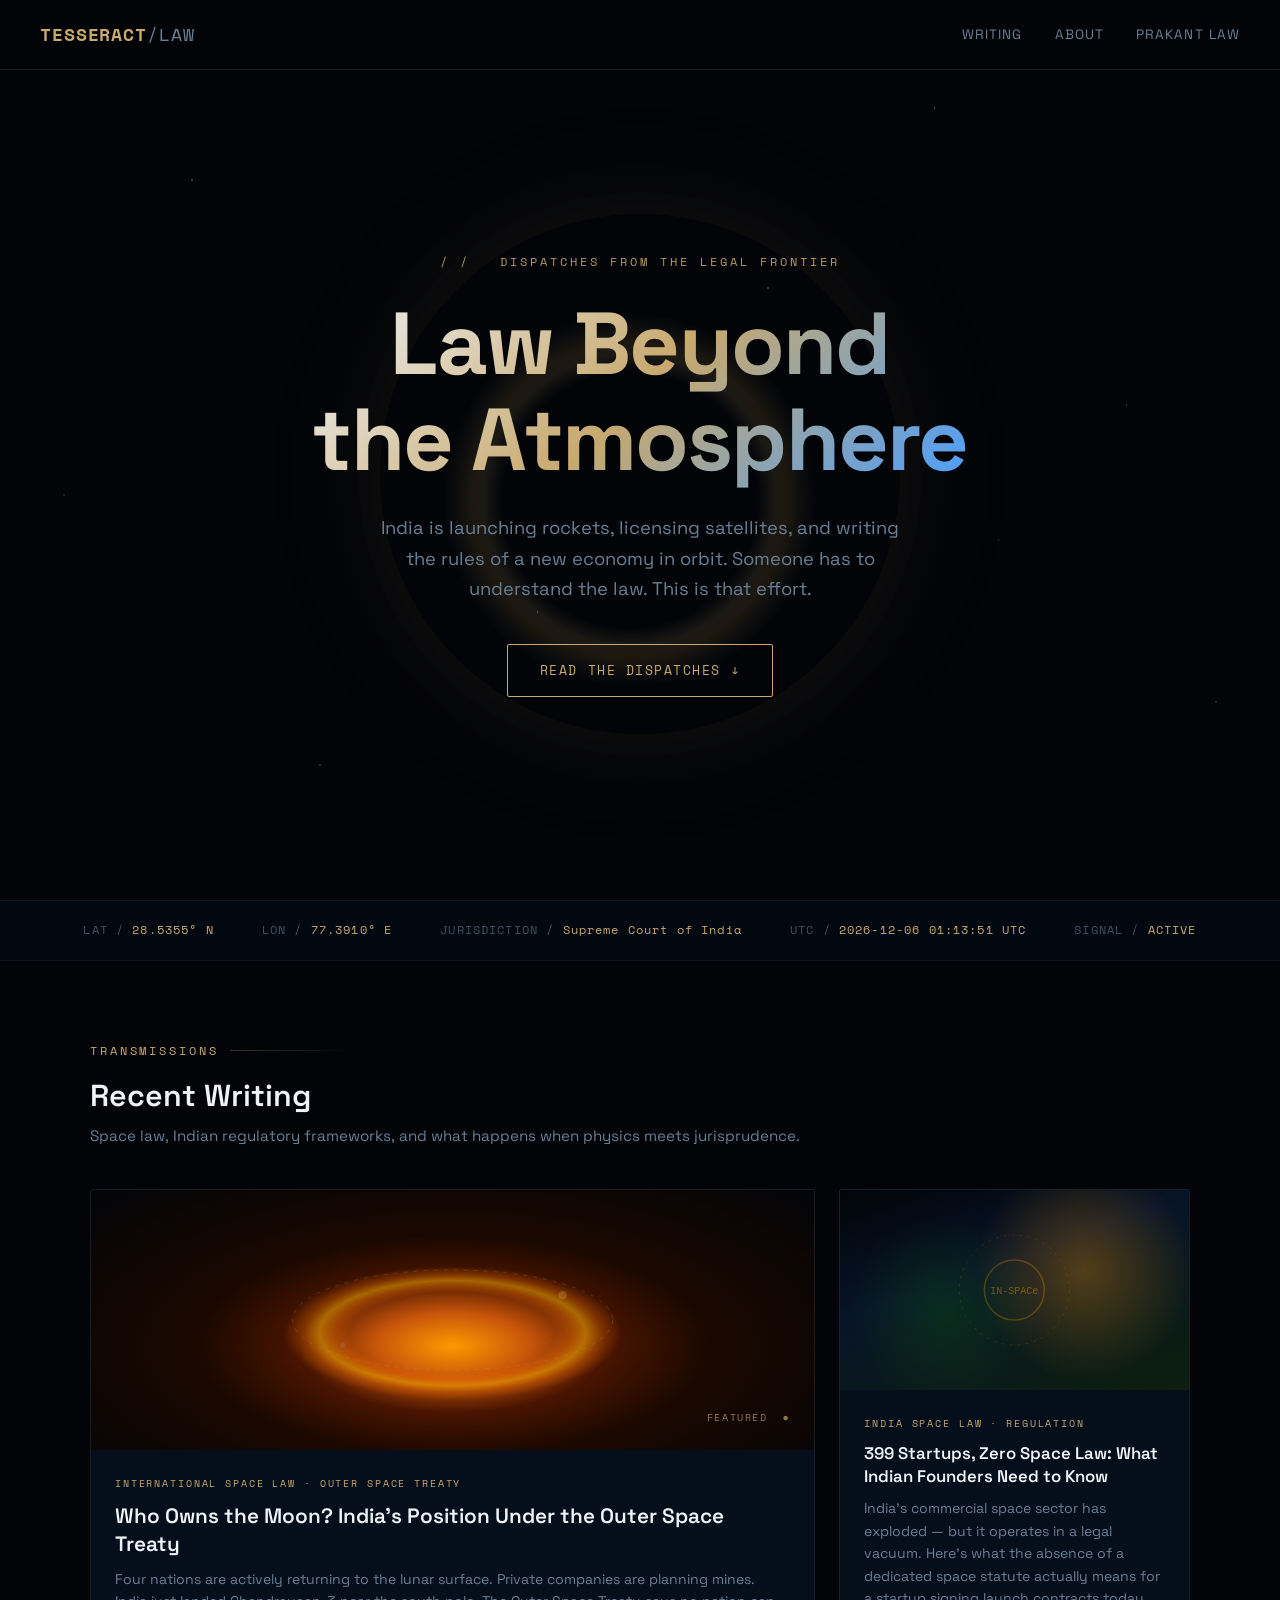
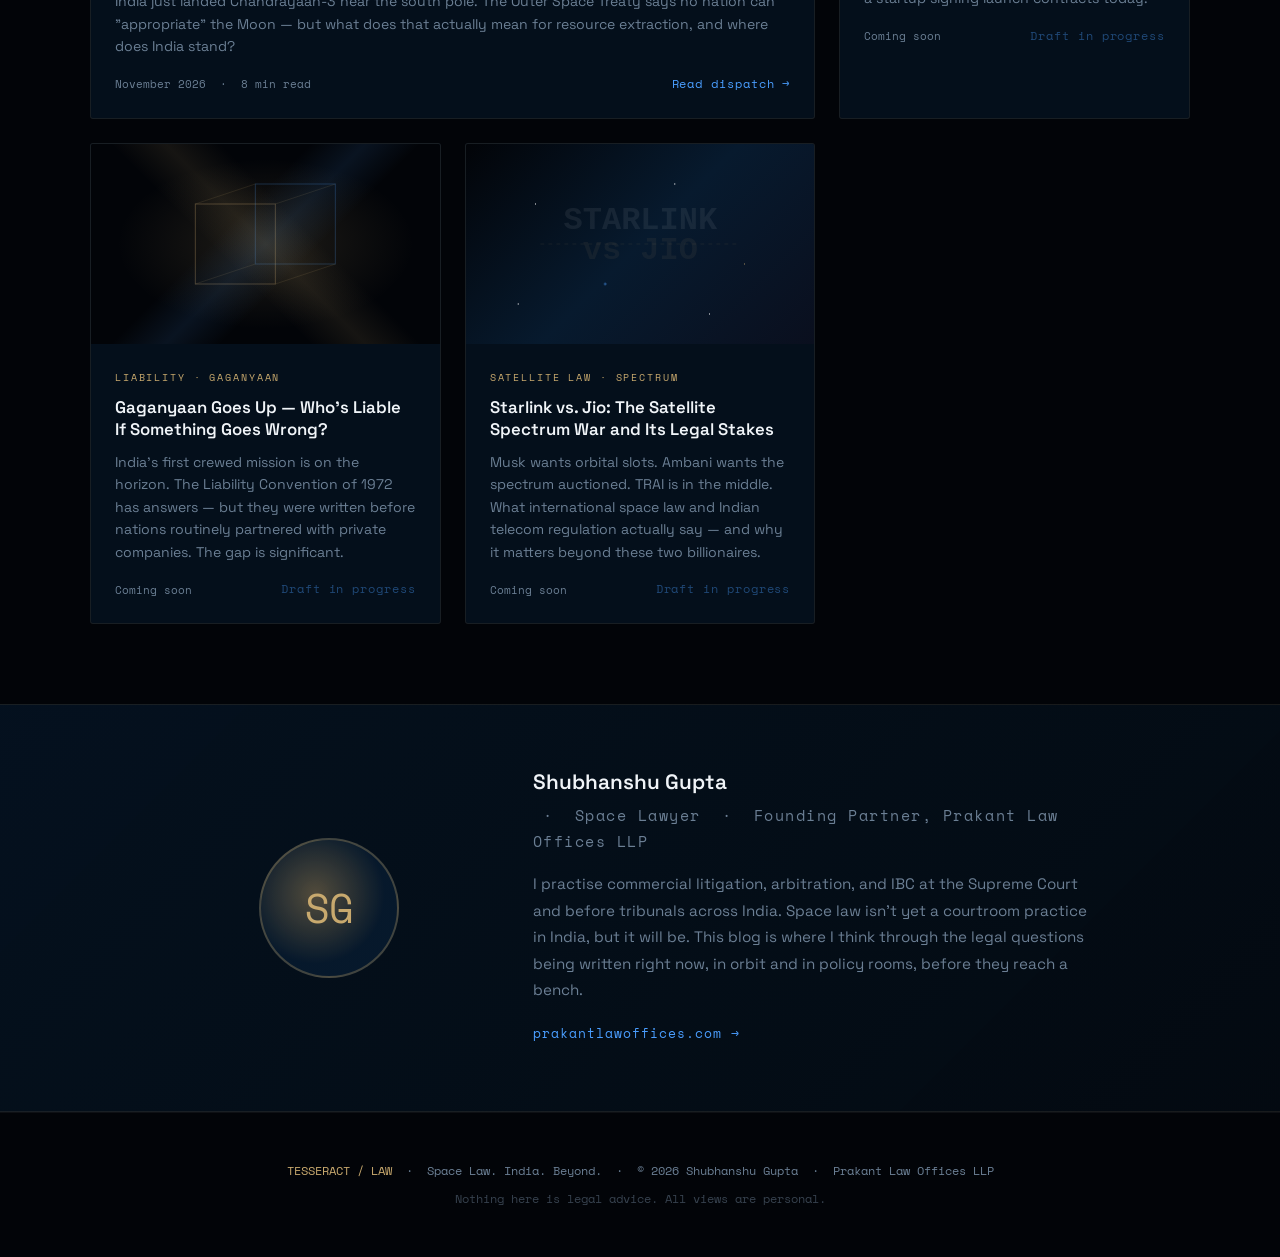
==== index.html @ 0f293f62 "Update index.html" ====
<!DOCTYPE html>
<html lang="en">
<head>
  <meta charset="UTF-8">
  <meta name="viewport" content="width=device-width, initial-scale=1.0">
  <title>Tesseract Law — Space Law. India. Beyond.</title>
  <meta name="description" content="Writing at the intersection of outer space, law, and India's emerging space economy. By Shubhanshu Gupta, Space Lawyer.">
  <meta property="og:title" content="Tesseract Law">
  <meta property="og:description" content="Space Law. India. Beyond.">
  <meta property="og:type" content="website">
  <link rel="stylesheet" href="css/style.css">
  <link rel="icon" href="data:image/svg+xml,<svg xmlns='http://www.w3.org/2000/svg' viewBox='0 0 100 100'><text y='.9em' font-size='90'>⬡</text></svg>">
</head>
<body>

  <!-- NAV -->
  <nav>
    <a href="index.html" class="nav-logo">TESSERACT<span>/LAW</span></a>
    <div class="nav-links">
      <a href="#writing">Writing</a>
      <a href="#about">About</a>
      <a href="https://www.prakantlawoffices.com" target="_blank">Prakant Law</a>
    </div>
  </nav>

  <!-- HERO -->
  <section class="hero">
    <p class="hero-eyebrow">/ / &nbsp; Dispatches from the Legal Frontier</p>
    <h1>Law Beyond<br>the Atmosphere</h1>
    <p class="hero-sub">
      India is launching rockets, licensing satellites, and writing the rules of a new economy in orbit.
      Someone has to understand the law. This is that effort.
    </p>
    <a href="#writing" class="hero-cta">
      <span>Read the Dispatches</span>
      <span>↓</span>
    </a>
  </section>

  <!-- COORDINATES BAR -->
  <div class="coord-bar">
    <div><span>LAT / </span><strong>28.5355° N</strong></div>
    <div><span>LON / </span><strong>77.3910° E</strong></div>
    <div><span>JURISDICTION / </span><strong>Supreme Court of India</strong></div>
    <div><span>UTC / </span><strong id="live-time">—</strong></div>
    <div><span>SIGNAL / </span><strong>ACTIVE</strong></div>
  </div>

  <!-- WRITING SECTION -->
  <section class="section" id="writing">
    <div class="container">
      <div class="section-label">Transmissions</div>
      <h2 style="font-size:1.9rem; margin-bottom:0.5rem;">Recent Writing</h2>
      <p style="color:var(--muted); font-size:0.95rem; margin-bottom:0;">Space law, Indian regulatory frameworks, and what happens when physics meets jurisprudence.</p>

      <div class="post-grid">

        <!-- POST 1 — Featured -->
        <a href="posts/who-owns-the-moon.html" style="text-decoration:none; display:contents;">
          <article class="post-card" style="grid-column: span 2;">
            <div class="post-card-visual visual-gargantua" style="height:260px;">
              <!-- Animated orbit lines -->
              <svg style="position:absolute;inset:0;width:100%;height:100%;opacity:0.4;" viewBox="0 0 400 260">
                <ellipse cx="200" cy="130" rx="160" ry="50" fill="none" stroke="rgba(200,169,110,0.5)" stroke-width="1" stroke-dasharray="4 6"/>
                <ellipse cx="200" cy="130" rx="120" ry="35" fill="none" stroke="rgba(255,255,255,0.2)" stroke-width="0.5" stroke-dasharray="2 8"/>
                <circle cx="310" cy="105" r="4" fill="rgba(200,169,110,0.8)"/>
                <circle cx="90" cy="155" r="2.5" fill="rgba(74,158,255,0.6)"/>
              </svg>
              <div style="position:absolute;bottom:1.5rem;right:1.5rem;font-family:'Space Mono',monospace;font-size:0.65rem;color:rgba(200,169,110,0.7);letter-spacing:0.15em;">FEATURED &nbsp;●</div>
            </div>
            <div class="post-card-body">
              <span class="post-tag">International Space Law · Outer Space Treaty</span>
              <h3 style="font-size:1.3rem;">Who Owns the Moon? India's Position Under the Outer Space Treaty</h3>
              <p>Four nations are actively returning to the lunar surface. Private companies are planning mines. India just landed Chandrayaan-3 near the south pole. The Outer Space Treaty says no nation can "appropriate" the Moon — but what does that actually mean for resource extraction, and where does India stand?</p>
              <div class="post-meta">
                <span>November 2026 &nbsp;·&nbsp; 8 min read</span>
                <span class="post-read-link">Read dispatch →</span>
              </div>
            </div>
          </article>
        </a>

        <!-- POST 2 -->
        <article class="post-card">
          <div class="post-card-visual visual-india-orbit">
            <svg style="position:absolute;inset:0;width:100%;height:100%;opacity:0.7;" viewBox="0 0 320 200">
              <circle cx="160" cy="100" r="30" fill="none" stroke="rgba(255,153,0,0.4)" stroke-width="1.5"/>
              <circle cx="160" cy="100" r="55" fill="none" stroke="rgba(255,153,0,0.2)" stroke-width="1" stroke-dasharray="3 5"/>
              <circle cx="160" cy="100" r="85" fill="none" stroke="rgba(19,136,8,0.2)" stroke-width="0.8" stroke-dasharray="2 8"/>
              <text x="160" y="104" text-anchor="middle" font-size="10" fill="rgba(255,153,0,0.6)" font-family="monospace">IN-SPACe</text>
            </svg>
          </div>
          <div class="post-card-body">
            <span class="post-tag">India Space Law · Regulation</span>
            <h3>399 Startups, Zero Space Law: What Indian Founders Need to Know</h3>
            <p>India's commercial space sector has exploded — but it operates in a legal vacuum. Here's what the absence of a dedicated space statute actually means for a startup signing launch contracts today.</p>
            <div class="post-meta">
              <span>Coming soon</span>
              <span class="post-read-link" style="opacity:0.4;">Draft in progress</span>
            </div>
          </div>
        </article>

        <!-- POST 3 -->
        <article class="post-card">
          <div class="post-card-visual visual-tesseract">
            <svg style="position:absolute;inset:0;width:100%;height:100%;opacity:0.8;" viewBox="0 0 320 200">
              <!-- Tesseract wireframe suggestion -->
              <rect x="90" y="60" width="80" height="80" fill="none" stroke="rgba(200,169,110,0.4)" stroke-width="1"/>
              <rect x="150" y="40" width="80" height="80" fill="none" stroke="rgba(74,158,255,0.3)" stroke-width="1"/>
              <line x1="90" y1="60" x2="150" y2="40" stroke="rgba(200,169,110,0.2)" stroke-width="0.8"/>
              <line x1="170" y1="60" x2="230" y2="40" stroke="rgba(200,169,110,0.2)" stroke-width="0.8"/>
              <line x1="90" y1="140" x2="150" y2="120" stroke="rgba(200,169,110,0.2)" stroke-width="0.8"/>
              <line x1="170" y1="140" x2="230" y2="120" stroke="rgba(200,169,110,0.2)" stroke-width="0.8"/>
            </svg>
          </div>
          <div class="post-card-body">
            <span class="post-tag">Liability · Gaganyaan</span>
            <h3>Gaganyaan Goes Up — Who's Liable If Something Goes Wrong?</h3>
            <p>India's first crewed mission is on the horizon. The Liability Convention of 1972 has answers — but they were written before nations routinely partnered with private companies. The gap is significant.</p>
            <div class="post-meta">
              <span>Coming soon</span>
              <span class="post-read-link" style="opacity:0.4;">Draft in progress</span>
            </div>
          </div>
        </article>

        <!-- POST 4 -->
        <article class="post-card">
          <div class="post-card-visual visual-stars">
            <svg style="position:absolute;inset:0;width:100%;height:100%;opacity:0.9;" viewBox="0 0 320 200">
              <text x="160" y="85" text-anchor="middle" font-size="32" fill="rgba(255,255,255,0.08)" font-family="monospace" font-weight="bold">STARLINK</text>
              <text x="160" y="115" text-anchor="middle" font-size="32" fill="rgba(200,169,110,0.08)" font-family="monospace" font-weight="bold">vs JIO</text>
              <line x1="60" y1="100" x2="260" y2="100" stroke="rgba(200,169,110,0.2)" stroke-width="0.5" stroke-dasharray="4 4"/>
            </svg>
          </div>
          <div class="post-card-body">
            <span class="post-tag">Satellite Law · Spectrum</span>
            <h3>Starlink vs. Jio: The Satellite Spectrum War and Its Legal Stakes</h3>
            <p>Musk wants orbital slots. Ambani wants the spectrum auctioned. TRAI is in the middle. What international space law and Indian telecom regulation actually say — and why it matters beyond these two billionaires.</p>
            <div class="post-meta">
              <span>Coming soon</span>
              <span class="post-read-link" style="opacity:0.4;">Draft in progress</span>
            </div>
          </div>
        </article>

      </div>
    </div>
  </section>

  <!-- ABOUT STRIP -->
  <div class="about-strip" id="about">
    <div class="about-inner">
      <div>
        <div class="about-avatar">SG</div>
      </div>
      <div class="about-text">
        <h3>Shubhanshu Gupta</h3>
        <p class="about-role"> &nbsp;·&nbsp; Space Lawyer &nbsp;·&nbsp; Founding Partner, Prakant Law Offices LLP</p>
        <p>
          I practise commercial litigation, arbitration, and IBC at the Supreme Court and before tribunals across India.
          Space law isn't yet a courtroom practice in India, but it will be.
          This blog is where I think through the legal questions being written right now, in orbit and in policy rooms,
          before they reach a bench.
        </p>
        <p style="margin-top:1rem;">
          <a href="https://www.prakantlawoffices.com" target="_blank" style="color:var(--accent2); font-family:'Space Mono',monospace; font-size:0.8rem; letter-spacing:0.08em;">
            prakantlawoffices.com →
          </a>
        </p>
      </div>
    </div>
  </div>

  <!-- FOOTER -->
  <footer>
    <p>
      <strong>TESSERACT / LAW</strong> &nbsp;·&nbsp;
      Space Law. India. Beyond. &nbsp;·&nbsp;
      © 2026 Shubhanshu Gupta &nbsp;·&nbsp;
      <a href="https://www.prakantlawoffices.com" target="_blank" style="color:var(--muted);">Prakant Law Offices LLP</a>
    </p>
    <p style="margin-top:0.5rem; opacity:0.5;">
      Nothing here is legal advice. All views are personal.
    </p>
  </footer>

  <script src="js/main.js"></script>
</body>
</html>
---- css/style.css ----
/* ===========================
   TESSERACT LAW — Core Styles
   Space Law. India. Beyond.
   =========================== */

@import url('https://fonts.googleapis.com/css2?family=Space+Grotesk:wght@300;400;500;600;700&family=Space+Mono:ital,wght@0,400;0,700;1,400&display=swap');

:root {
  --black:       #020408;
  --deep:        #040c14;
  --navy:        #071a2e;
  --accent:      #c8a96e;      /* warm gold — like Gargantua's accretion disk */
  --accent2:     #4a9eff;      /* cool blue — starlight */
  --text:        #d4dde8;
  --muted:       #6b7f94;
  --white:       #f0f4f8;
  --glow:        rgba(200, 169, 110, 0.15);
  --font-body:   'Space Grotesk', sans-serif;
  --font-mono:   'Space Mono', monospace;
}

*, *::before, *::after { box-sizing: border-box; margin: 0; padding: 0; }

html { scroll-behavior: smooth; }

body {
  background: var(--black);
  color: var(--text);
  font-family: var(--font-body);
  font-size: 17px;
  line-height: 1.75;
  overflow-x: hidden;
}

/* ---- STARFIELD BACKGROUND ---- */
body::before {
  content: '';
  position: fixed;
  inset: 0;
  background-image:
    radial-gradient(1px 1px at 15% 20%, rgba(255,255,255,0.7) 0%, transparent 100%),
    radial-gradient(1px 1px at 42% 68%, rgba(255,255,255,0.5) 0%, transparent 100%),
    radial-gradient(1px 1px at 73% 12%, rgba(255,255,255,0.6) 0%, transparent 100%),
    radial-gradient(1px 1px at 88% 45%, rgba(255,255,255,0.4) 0%, transparent 100%),
    radial-gradient(1px 1px at 25% 85%, rgba(255,255,255,0.5) 0%, transparent 100%),
    radial-gradient(1px 1px at 60% 32%, rgba(255,255,255,0.6) 0%, transparent 100%),
    radial-gradient(1px 1px at 5%  55%, rgba(255,255,255,0.3) 0%, transparent 100%),
    radial-gradient(1px 1px at 95% 78%, rgba(255,255,255,0.4) 0%, transparent 100%),
    radial-gradient(2px 2px at 33% 48%, rgba(200,169,110,0.3) 0%, transparent 100%),
    radial-gradient(2px 2px at 78% 60%, rgba(74,158,255,0.2) 0%, transparent 100%);
  pointer-events: none;
  z-index: 0;
}

/* ---- TYPOGRAPHY ---- */
h1, h2, h3, h4 {
  font-family: var(--font-body);
  font-weight: 600;
  line-height: 1.25;
  color: var(--white);
}

a { color: var(--accent); text-decoration: none; transition: color 0.2s; }
a:hover { color: var(--accent2); }

/* ---- NAVIGATION ---- */
nav {
  position: fixed;
  top: 0; left: 0; right: 0;
  z-index: 100;
  display: flex;
  align-items: center;
  justify-content: space-between;
  padding: 1.2rem 2.5rem;
  background: rgba(2, 4, 8, 0.85);
  backdrop-filter: blur(12px);
  border-bottom: 1px solid rgba(200, 169, 110, 0.12);
}

.nav-logo {
  font-family: var(--font-mono);
  font-size: 1.1rem;
  font-weight: 700;
  color: var(--accent);
  letter-spacing: 0.05em;
}
.nav-logo span { color: var(--muted); font-weight: 400; }

.nav-links { display: flex; gap: 2rem; }
.nav-links a {
  font-size: 0.85rem;
  color: var(--muted);
  letter-spacing: 0.08em;
  text-transform: uppercase;
  transition: color 0.2s;
}
.nav-links a:hover { color: var(--accent); }

/* ---- HERO ---- */
.hero {
  position: relative;
  min-height: 100vh;
  display: flex;
  flex-direction: column;
  align-items: center;
  justify-content: center;
  text-align: center;
  padding: 8rem 2rem 5rem;
  overflow: hidden;
  z-index: 1;
}

/* Gargantua ring — pure CSS black hole */
.hero::after {
  content: '';
  position: absolute;
  width: 520px; height: 520px;
  border-radius: 50%;
  background: radial-gradient(circle at 48% 55%,
    transparent 32%,
    rgba(200,169,110,0.08) 34%,
    rgba(200,169,110,0.22) 37%,
    rgba(255,200,80,0.18) 40%,
    rgba(200,169,110,0.10) 44%,
    transparent 48%
  );
  box-shadow:
    0 0 60px 20px rgba(200,169,110,0.08),
    0 0 120px 60px rgba(200,169,110,0.04);
  animation: rotate-ring 90s linear infinite;
  opacity: 0.6;
  pointer-events: none;
  z-index: -1;
}

@keyframes rotate-ring {
  from { transform: rotate(0deg) scale(1); }
  50%  { transform: rotate(180deg) scale(1.04); }
  to   { transform: rotate(360deg) scale(1); }
}

.hero-eyebrow {
  font-family: var(--font-mono);
  font-size: 0.75rem;
  letter-spacing: 0.25em;
  text-transform: uppercase;
  color: var(--accent);
  margin-bottom: 1.5rem;
  opacity: 0.9;
}

.hero h1 {
  font-size: clamp(2.8rem, 7vw, 5.5rem);
  font-weight: 700;
  letter-spacing: -0.02em;
  line-height: 1.1;
  margin-bottom: 1.5rem;
  background: linear-gradient(135deg, var(--white) 0%, var(--accent) 50%, var(--accent2) 100%);
  -webkit-background-clip: text;
  -webkit-text-fill-color: transparent;
  background-clip: text;
}

.hero-sub {
  font-size: 1.15rem;
  color: var(--muted);
  max-width: 540px;
  margin: 0 auto 2.5rem;
  line-height: 1.65;
}

.hero-cta {
  display: inline-flex;
  align-items: center;
  gap: 0.6rem;
  padding: 0.9rem 2rem;
  border: 1px solid var(--accent);
  border-radius: 2px;
  font-family: var(--font-mono);
  font-size: 0.8rem;
  letter-spacing: 0.12em;
  text-transform: uppercase;
  color: var(--accent);
  transition: all 0.25s;
}
.hero-cta:hover {
  background: var(--glow);
  color: var(--accent);
  box-shadow: 0 0 24px rgba(200,169,110,0.2);
}

/* ---- COORDINATES BAR ---- */
.coord-bar {
  display: flex;
  justify-content: center;
  gap: 3rem;
  padding: 1.2rem 2rem;
  font-family: var(--font-mono);
  font-size: 0.72rem;
  color: var(--muted);
  letter-spacing: 0.1em;
  border-top: 1px solid rgba(255,255,255,0.05);
  border-bottom: 1px solid rgba(255,255,255,0.05);
  background: rgba(4, 12, 20, 0.6);
  position: relative;
  z-index: 1;
}
.coord-bar span { opacity: 0.6; }
.coord-bar strong { color: var(--accent); font-weight: 400; }

/* ---- SECTION LAYOUTS ---- */
.section { position: relative; z-index: 1; padding: 5rem 2rem; }
.container { max-width: 1100px; margin: 0 auto; }
.container-narrow { max-width: 740px; margin: 0 auto; }

.section-label {
  font-family: var(--font-mono);
  font-size: 0.72rem;
  letter-spacing: 0.25em;
  text-transform: uppercase;
  color: var(--accent);
  margin-bottom: 1rem;
  display: flex;
  align-items: center;
  gap: 0.75rem;
}
.section-label::after {
  content: '';
  flex: 1;
  height: 1px;
  background: linear-gradient(to right, rgba(200,169,110,0.3), transparent);
  max-width: 120px;
}

/* ---- POST GRID ---- */
.post-grid {
  display: grid;
  grid-template-columns: repeat(auto-fill, minmax(320px, 1fr));
  gap: 1.5rem;
  margin-top: 2.5rem;
}

.post-card {
  background: rgba(7, 26, 46, 0.5);
  border: 1px solid rgba(200,169,110,0.1);
  border-radius: 3px;
  overflow: hidden;
  transition: transform 0.25s, border-color 0.25s, box-shadow 0.25s;
  cursor: pointer;
}
.post-card:hover {
  transform: translateY(-4px);
  border-color: rgba(200,169,110,0.3);
  box-shadow: 0 12px 40px rgba(0,0,0,0.4), 0 0 20px rgba(200,169,110,0.08);
}

.post-card-visual {
  height: 200px;
  position: relative;
  overflow: hidden;
}

/* Individual post visual themes */
.visual-gargantua {
  background: radial-gradient(ellipse at 50% 60%,
    #ff9900 0%, #c8550a 15%, #4a1500 30%, #1a0800 50%, #020408 100%
  );
}
.visual-gargantua::after {
  content: '';
  position: absolute;
  inset: 0;
  background: radial-gradient(ellipse at 50% 55%,
    transparent 20%, rgba(255,120,0,0.3) 23%,
    rgba(255,180,0,0.5) 26%, rgba(255,120,0,0.3) 29%, transparent 33%
  );
}

.visual-stars {
  background: linear-gradient(135deg, #020408 0%, #071a2e 50%, #0a0f1e 100%);
}
.visual-stars::after {
  content: '';
  position: absolute;
  inset: 0;
  background-image:
    radial-gradient(1px 1px at 20% 30%, white 0%, transparent 100%),
    radial-gradient(1px 1px at 60% 20%, white 0%, transparent 100%),
    radial-gradient(1px 1px at 80% 60%, rgba(200,169,110,0.8) 0%, transparent 100%),
    radial-gradient(2px 2px at 40% 70%, rgba(74,158,255,0.6) 0%, transparent 100%),
    radial-gradient(1px 1px at 15% 80%, white 0%, transparent 100%),
    radial-gradient(1px 1px at 70% 85%, white 0%, transparent 100%);
}

.visual-india-orbit {
  background: linear-gradient(160deg, #020408 0%, #071428 40%, #0d1f0d 100%);
}
.visual-india-orbit::after {
  content: '';
  position: absolute;
  inset: 0;
  background:
    radial-gradient(circle at 70% 40%, rgba(255,153,0,0.3) 0%, transparent 40%),
    radial-gradient(circle at 30% 60%, rgba(19,136,8,0.2) 0%, transparent 35%);
}

.visual-tesseract {
  background: #020408;
  overflow: hidden;
}
.visual-tesseract::after {
  content: '';
  position: absolute;
  inset: 0;
  background:
    linear-gradient(45deg, transparent 40%, rgba(200,169,110,0.1) 50%, transparent 60%),
    linear-gradient(-45deg, transparent 40%, rgba(74,158,255,0.1) 50%, transparent 60%),
    radial-gradient(ellipse at center, rgba(200,169,110,0.15) 0%, transparent 60%);
  animation: tesseract-pulse 4s ease-in-out infinite;
}
@keyframes tesseract-pulse {
  0%, 100% { opacity: 0.6; transform: scale(1); }
  50%       { opacity: 1;   transform: scale(1.05); }
}

.post-card-body { padding: 1.5rem; }

.post-tag {
  font-family: var(--font-mono);
  font-size: 0.65rem;
  letter-spacing: 0.18em;
  text-transform: uppercase;
  color: var(--accent);
  margin-bottom: 0.6rem;
  display: block;
}

.post-card-body h3 {
  font-size: 1.05rem;
  font-weight: 600;
  color: var(--white);
  margin-bottom: 0.6rem;
  line-height: 1.35;
}

.post-card-body p {
  font-size: 0.88rem;
  color: var(--muted);
  line-height: 1.6;
  margin-bottom: 1rem;
}

.post-meta {
  display: flex;
  align-items: center;
  justify-content: space-between;
  font-family: var(--font-mono);
  font-size: 0.7rem;
  color: var(--muted);
}

.post-read-link {
  font-family: var(--font-mono);
  font-size: 0.72rem;
  color: var(--accent2);
  letter-spacing: 0.08em;
  display: flex;
  align-items: center;
  gap: 0.4rem;
}
.post-read-link:hover { color: var(--accent); }

/* ---- ABOUT STRIP ---- */
.about-strip {
  background: linear-gradient(135deg, rgba(7,26,46,0.6) 0%, rgba(4,12,20,0.8) 100%);
  border-top: 1px solid rgba(200,169,110,0.1);
  border-bottom: 1px solid rgba(200,169,110,0.1);
  padding: 4rem 2rem;
  position: relative;
  z-index: 1;
}

.about-inner {
  max-width: 900px;
  margin: 0 auto;
  display: grid;
  grid-template-columns: 1fr 2fr;
  gap: 4rem;
  align-items: center;
}

.about-avatar {
  width: 140px; height: 140px;
  border-radius: 50%;
  background: radial-gradient(circle at 40% 40%,
    rgba(200,169,110,0.4) 0%, rgba(7,26,46,0.9) 60%
  );
  border: 2px solid rgba(200,169,110,0.3);
  display: flex;
  align-items: center;
  justify-content: center;
  font-family: var(--font-mono);
  font-size: 2.5rem;
  color: var(--accent);
  margin: 0 auto;
}

.about-text h3 { font-size: 1.3rem; margin-bottom: 0.4rem; }
.about-role {
  font-family: var(--font-mono);
  font-size: 0.75rem;
  color: var(--accent);
  letter-spacing: 0.1em;
  margin-bottom: 1rem;
}
.about-text p { color: var(--muted); font-size: 0.95rem; }

/* ---- FOOTER ---- */
footer {
  position: relative;
  z-index: 1;
  text-align: center;
  padding: 3rem 2rem;
  font-family: var(--font-mono);
  font-size: 0.72rem;
  color: var(--muted);
  border-top: 1px solid rgba(255,255,255,0.05);
}
footer strong { color: var(--accent); font-weight: 400; }

/* ===========================
   ARTICLE PAGE STYLES
   =========================== */

.article-hero {
  position: relative;
  min-height: 70vh;
  display: flex;
  align-items: flex-end;
  padding: 8rem 2rem 4rem;
  overflow: hidden;
  z-index: 1;
}

.article-hero-bg {
  position: absolute;
  inset: 0;
  z-index: -1;
}

/* Gargantua article hero */
.bg-gargantua {
  background: radial-gradient(ellipse at 60% 50%,
    #ff8800 0%, #cc4400 12%, #550f00 28%,
    #1a0500 45%, #050100 65%, #020408 100%
  );
}
.bg-gargantua::after {
  content: '';
  position: absolute;
  inset: 0;
  background: radial-gradient(ellipse at 60% 52%,
    transparent 18%,
    rgba(255,160,0,0.4) 21%,
    rgba(255,220,80,0.6) 24%,
    rgba(255,160,0,0.4) 27%,
    transparent 31%
  );
}

.article-hero-overlay {
  position: absolute;
  inset: 0;
  background: linear-gradient(to top, rgba(2,4,8,0.95) 0%, rgba(2,4,8,0.3) 60%, transparent 100%);
}

.article-hero-content { position: relative; max-width: 820px; }

.article-tag {
  font-family: var(--font-mono);
  font-size: 0.72rem;
  letter-spacing: 0.22em;
  text-transform: uppercase;
  color: var(--accent);
  margin-bottom: 1.2rem;
  display: flex;
  align-items: center;
  gap: 0.6rem;
}
.article-tag::before {
  content: '';
  display: inline-block;
  width: 24px; height: 1px;
  background: var(--accent);
}

.article-hero h1 {
  font-size: clamp(1.9rem, 5vw, 3.2rem);
  font-weight: 700;
  line-height: 1.2;
  color: var(--white);
  margin-bottom: 1.2rem;
}

.article-deck {
  font-size: 1.1rem;
  color: var(--text);
  opacity: 0.85;
  max-width: 620px;
  line-height: 1.65;
  margin-bottom: 1.5rem;
}

.article-byline {
  font-family: var(--font-mono);
  font-size: 0.75rem;
  color: var(--muted);
  display: flex;
  align-items: center;
  gap: 1.5rem;
}
.article-byline strong { color: var(--accent); font-weight: 400; }

/* ---- ARTICLE BODY ---- */
.article-body {
  position: relative;
  z-index: 1;
  padding: 4rem 2rem 6rem;
}

.article-body .container-narrow {
  max-width: 700px;
}

.article-body p {
  margin-bottom: 1.6rem;
  color: var(--text);
  font-size: 1.03rem;
  line-height: 1.8;
}

.article-body h2 {
  font-size: 1.5rem;
  color: var(--white);
  margin: 3rem 0 1.2rem;
  padding-bottom: 0.6rem;
  border-bottom: 1px solid rgba(200,169,110,0.15);
}

.article-body h3 {
  font-size: 1.15rem;
  color: var(--accent);
  margin: 2rem 0 0.8rem;
  font-family: var(--font-mono);
  font-weight: 400;
  letter-spacing: 0.05em;
}

.article-body blockquote {
  border-left: 3px solid var(--accent);
  padding: 1rem 1.5rem;
  margin: 2.5rem 0;
  background: rgba(200,169,110,0.05);
  border-radius: 0 3px 3px 0;
}
.article-body blockquote p {
  color: var(--white);
  font-style: italic;
  font-size: 1.08rem;
  margin: 0;
}

.article-body .law-note {
  background: rgba(74,158,255,0.06);
  border: 1px solid rgba(74,158,255,0.2);
  border-radius: 3px;
  padding: 1.2rem 1.5rem;
  margin: 2rem 0;
  font-size: 0.9rem;
  color: var(--text);
}
.article-body .law-note strong {
  font-family: var(--font-mono);
  font-size: 0.72rem;
  letter-spacing: 0.15em;
  text-transform: uppercase;
  color: var(--accent2);
  display: block;
  margin-bottom: 0.5rem;
}

/* ---- BACK LINK ---- */
.back-link {
  display: inline-flex;
  align-items: center;
  gap: 0.5rem;
  font-family: var(--font-mono);
  font-size: 0.75rem;
  letter-spacing: 0.1em;
  text-transform: uppercase;
  color: var(--muted);
  margin-bottom: 2rem;
}
.back-link:hover { color: var(--accent); }

/* ---- RESPONSIVE ---- */
@media (max-width: 768px) {
  nav { padding: 1rem 1.5rem; }
  .nav-links { display: none; }
  .coord-bar { gap: 1rem; flex-wrap: wrap; justify-content: center; }
  .about-inner { grid-template-columns: 1fr; gap: 2rem; text-align: center; }
  .hero h1 { font-size: 2.4rem; }
}
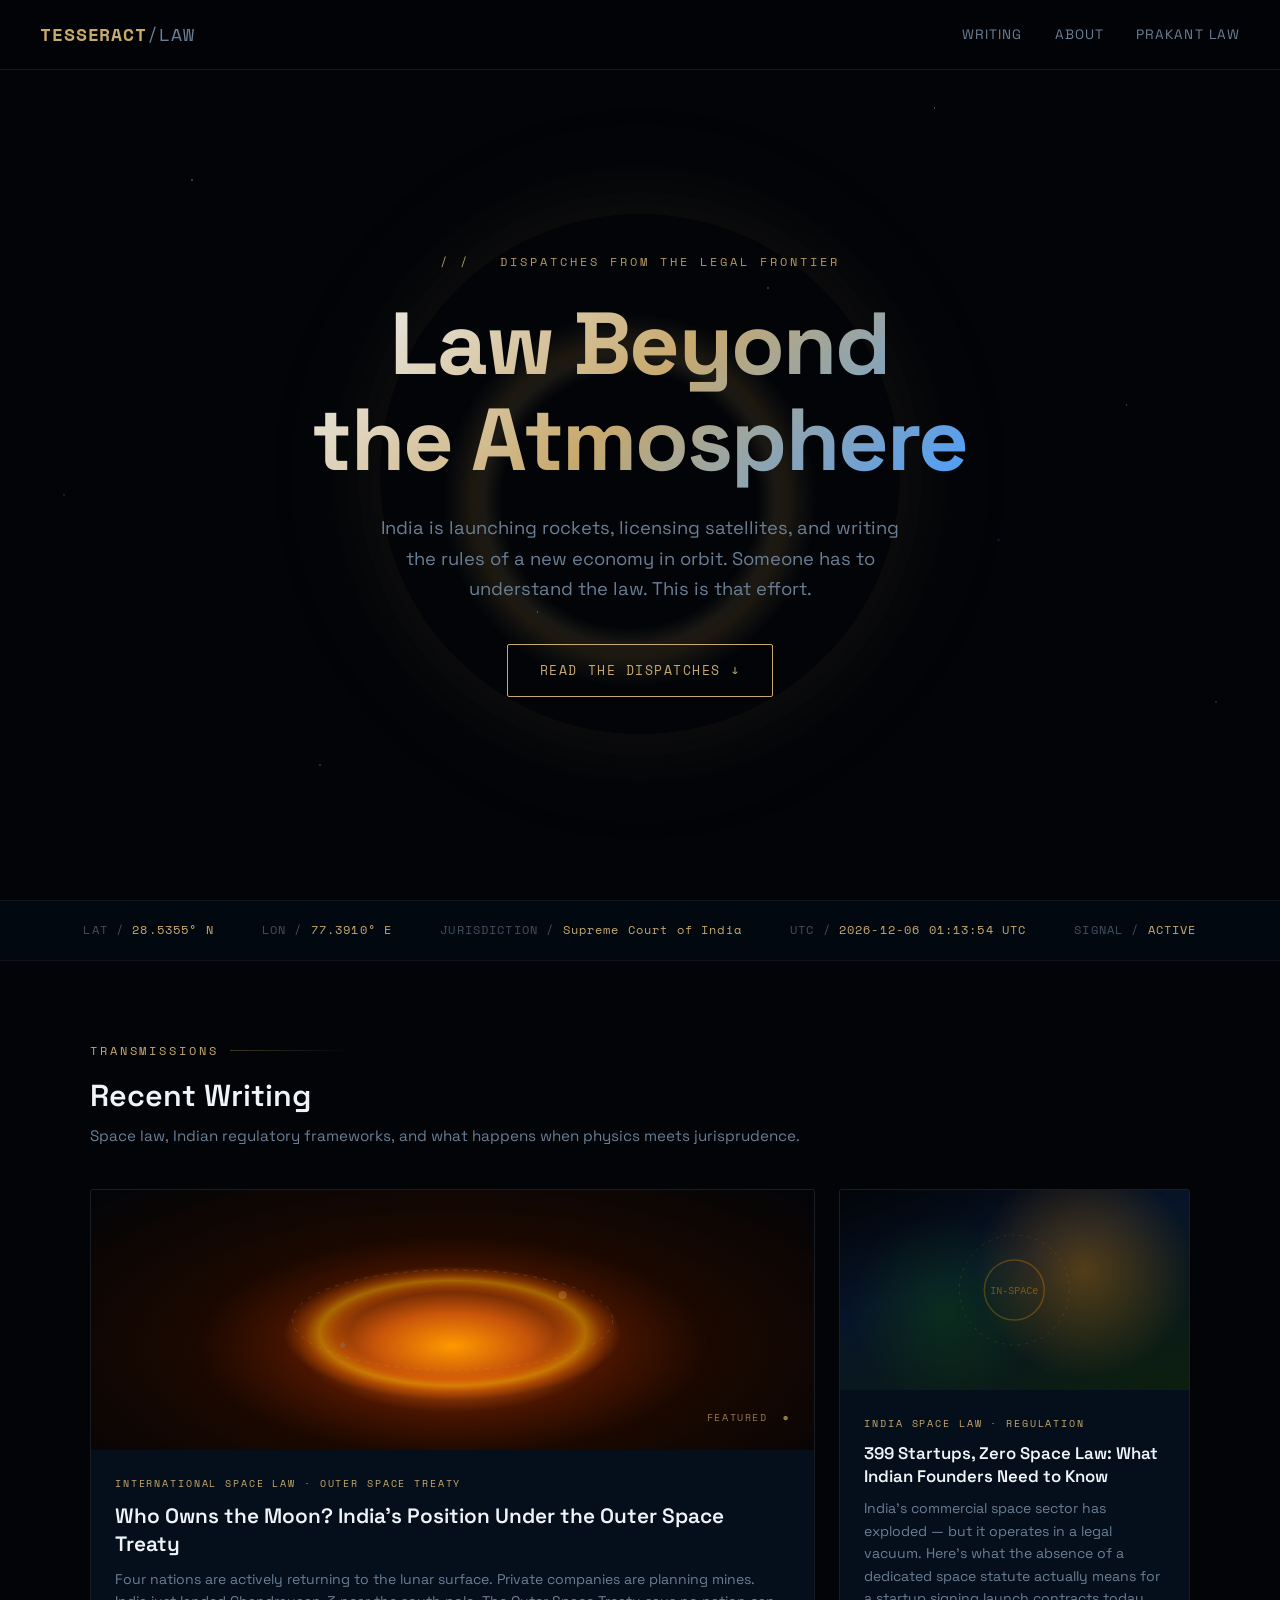
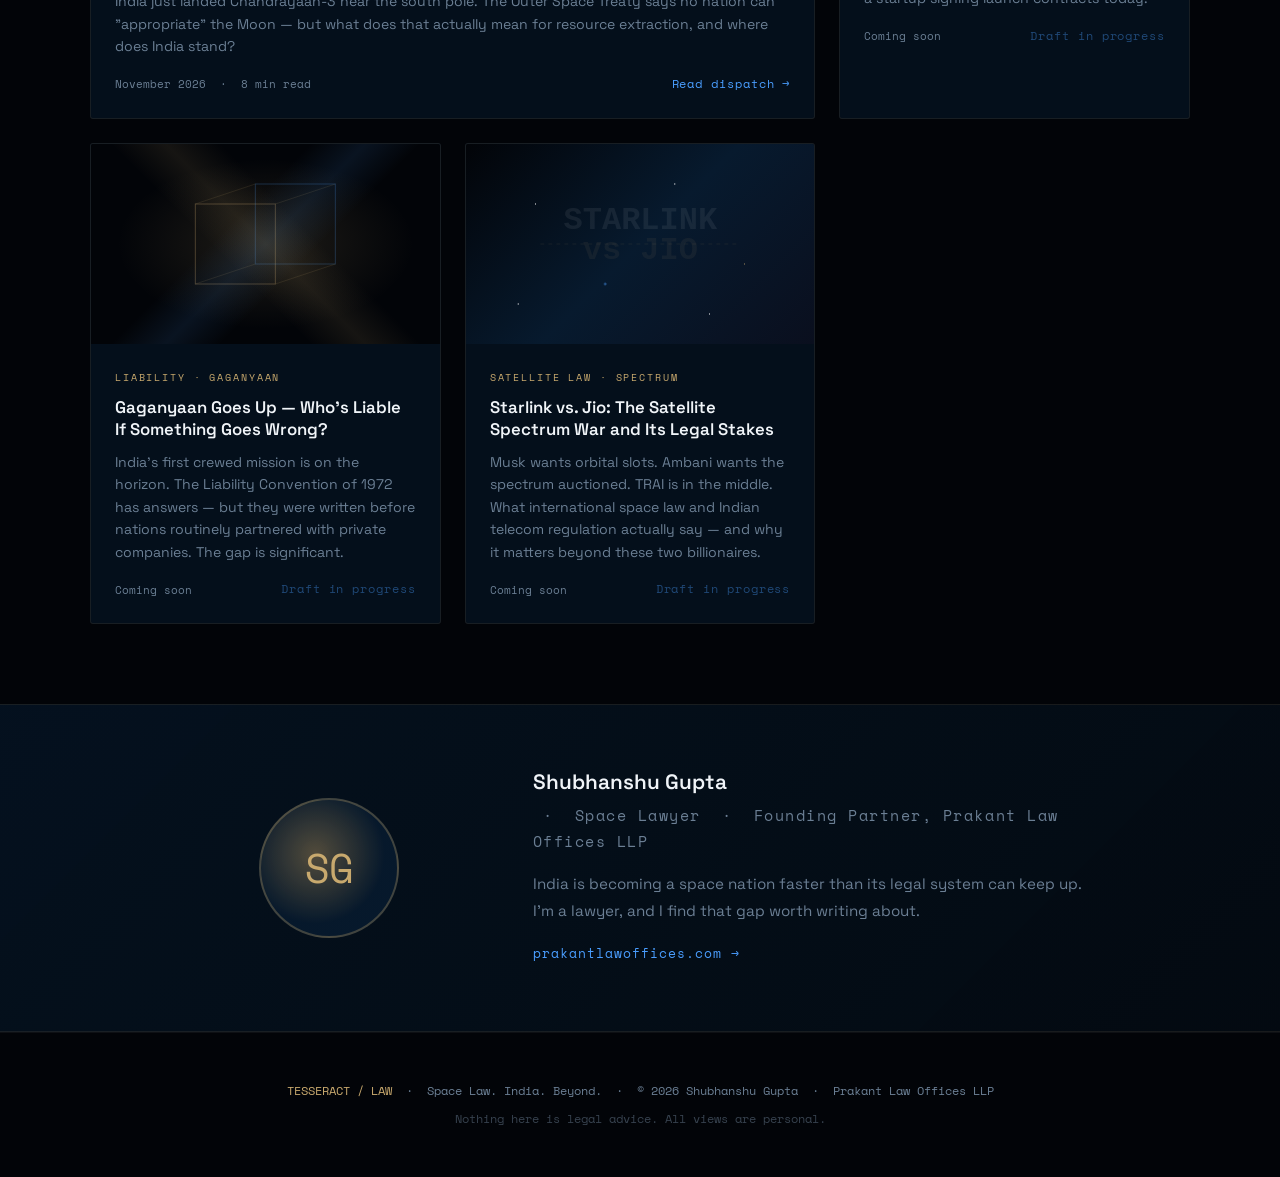
==== commit ccfe334f: "Update index.html" ====
--- a/index.html
+++ b/index.html
@@ -159,10 +159,7 @@
         <h3>Shubhanshu Gupta</h3>
         <p class="about-role"> &nbsp;·&nbsp; Space Lawyer &nbsp;·&nbsp; Founding Partner, Prakant Law Offices LLP</p>
         <p>
-          I practise commercial litigation, arbitration, and IBC at the Supreme Court and before tribunals across India.
-          Space law isn't yet a courtroom practice in India, but it will be.
-          This blog is where I think through the legal questions being written right now, in orbit and in policy rooms,
-          before they reach a bench.
+          India is becoming a space nation faster than its legal system can keep up. I'm a lawyer, and I find that gap worth writing about.
         </p>
         <p style="margin-top:1rem;">
           <a href="https://www.prakantlawoffices.com" target="_blank" style="color:var(--accent2); font-family:'Space Mono',monospace; font-size:0.8rem; letter-spacing:0.08em;">
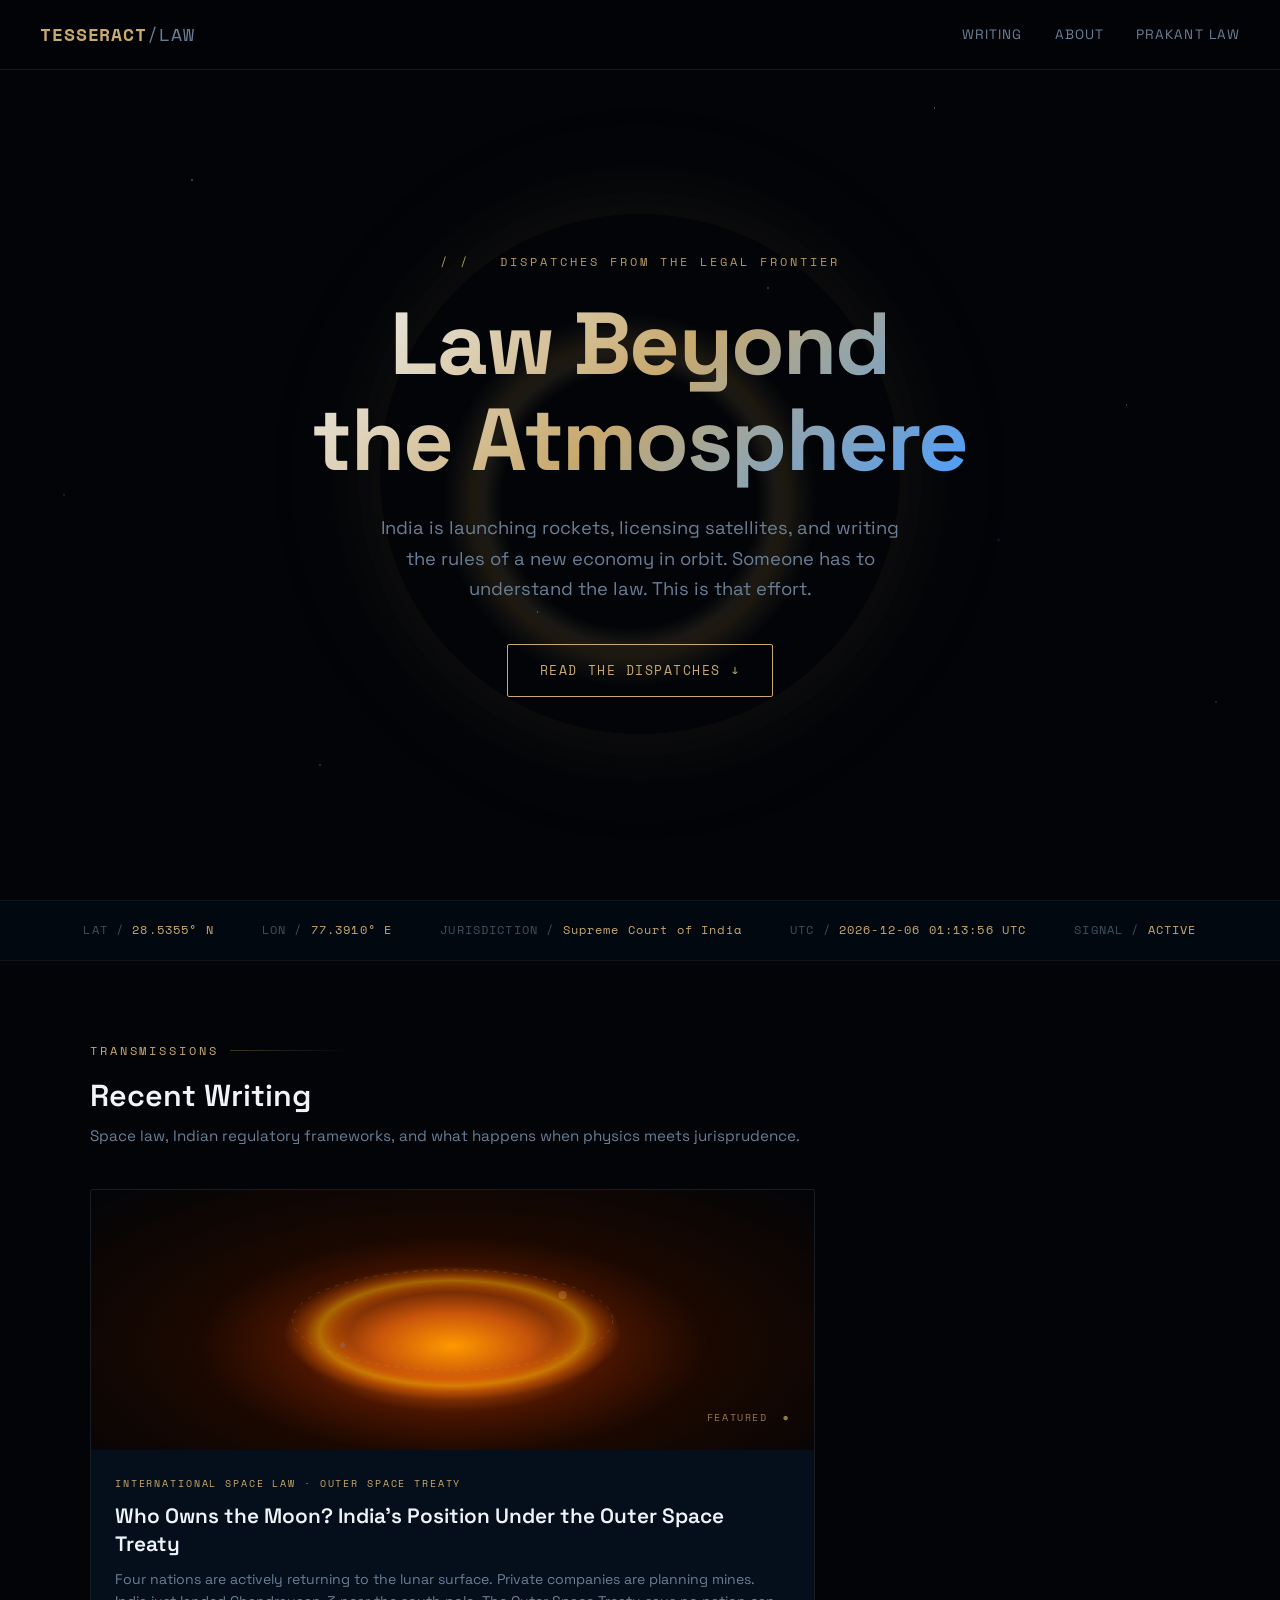
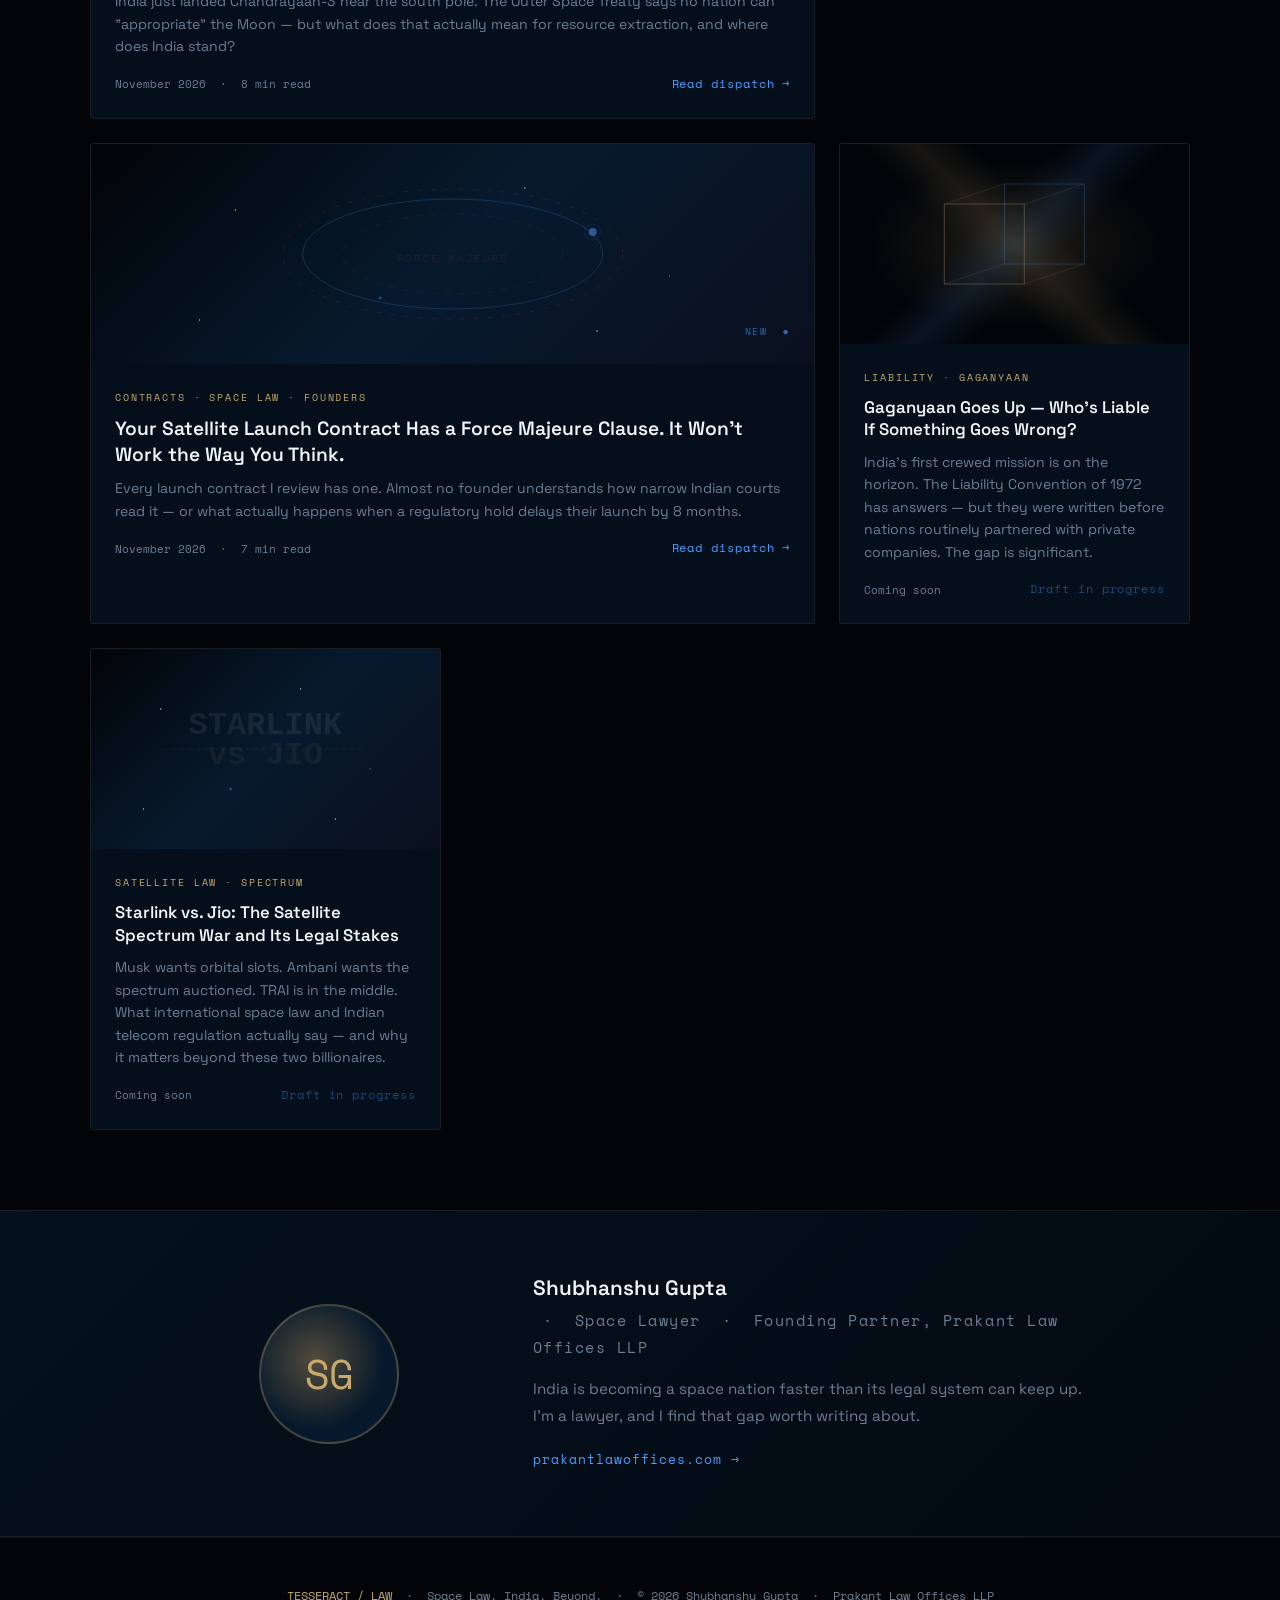
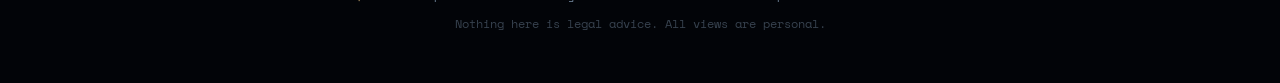
==== commit eba03892: "Update index.html" ====
--- a/index.html
+++ b/index.html
@@ -80,26 +80,31 @@
           </article>
         </a>
 
-        <!-- POST 2 -->
-        <article class="post-card">
-          <div class="post-card-visual visual-india-orbit">
-            <svg style="position:absolute;inset:0;width:100%;height:100%;opacity:0.7;" viewBox="0 0 320 200">
-              <circle cx="160" cy="100" r="30" fill="none" stroke="rgba(255,153,0,0.4)" stroke-width="1.5"/>
-              <circle cx="160" cy="100" r="55" fill="none" stroke="rgba(255,153,0,0.2)" stroke-width="1" stroke-dasharray="3 5"/>
-              <circle cx="160" cy="100" r="85" fill="none" stroke="rgba(19,136,8,0.2)" stroke-width="0.8" stroke-dasharray="2 8"/>
-              <text x="160" y="104" text-anchor="middle" font-size="10" fill="rgba(255,153,0,0.6)" font-family="monospace">IN-SPACe</text>
-            </svg>
-          </div>
-          <div class="post-card-body">
-            <span class="post-tag">India Space Law · Regulation</span>
-            <h3>399 Startups, Zero Space Law: What Indian Founders Need to Know</h3>
-            <p>India's commercial space sector has exploded — but it operates in a legal vacuum. Here's what the absence of a dedicated space statute actually means for a startup signing launch contracts today.</p>
-            <div class="post-meta">
-              <span>Coming soon</span>
-              <span class="post-read-link" style="opacity:0.4;">Draft in progress</span>
-            </div>
-          </div>
-        </article>
+       <!-- POST 2 — Force Majeure Article -->
+<a href="posts/force-majeure-satellite-launch.html" style="text-decoration:none; display:contents;">
+  <article class="post-card" style="grid-column: span 2;">
+    <div class="post-card-visual visual-stars" style="height:220px;">
+      <svg style="position:absolute;inset:0;width:100%;height:100%;opacity:0.7;" viewBox="0 0 400 220">
+        <ellipse cx="200" cy="110" rx="150" ry="55" fill="none" stroke="rgba(74,158,255,0.3)" stroke-width="1"/>
+        <ellipse cx="200" cy="110" rx="110" ry="40" fill="none" stroke="rgba(74,158,255,0.15)" stroke-width="0.8" stroke-dasharray="6 8"/>
+        <ellipse cx="200" cy="110" rx="170" ry="65" fill="none" stroke="rgba(255,80,80,0.2)" stroke-width="1" stroke-dasharray="4 10"/>
+        <circle cx="340" cy="88" r="4" fill="rgba(74,158,255,0.7)"/>
+        <circle cx="340" cy="88" r="8" fill="none" stroke="rgba(74,158,255,0.3)" stroke-width="0.5"/>
+        <text x="200" y="118" text-anchor="middle" font-size="11" fill="rgba(255,80,80,0.15)" font-family="monospace" letter-spacing="2">FORCE MAJEURE</text>
+      </svg>
+      <div style="position:absolute;bottom:1.5rem;right:1.5rem;font-family:'Space Mono',monospace;font-size:0.65rem;color:rgba(74,158,255,0.6);letter-spacing:0.15em;">NEW &nbsp;●</div>
+    </div>
+    <div class="post-card-body">
+      <span class="post-tag">Contracts · Space Law · Founders</span>
+      <h3 style="font-size:1.2rem;">Your Satellite Launch Contract Has a Force Majeure Clause. It Won't Work the Way You Think.</h3>
+      <p>Every launch contract I review has one. Almost no founder understands how narrow Indian courts read it — or what actually happens when a regulatory hold delays their launch by 8 months.</p>
+      <div class="post-meta">
+        <span>November 2026 &nbsp;·&nbsp; 7 min read</span>
+        <span class="post-read-link">Read dispatch →</span>
+      </div>
+    </div>
+  </article>
+</a>
 
         <!-- POST 3 -->
         <article class="post-card">
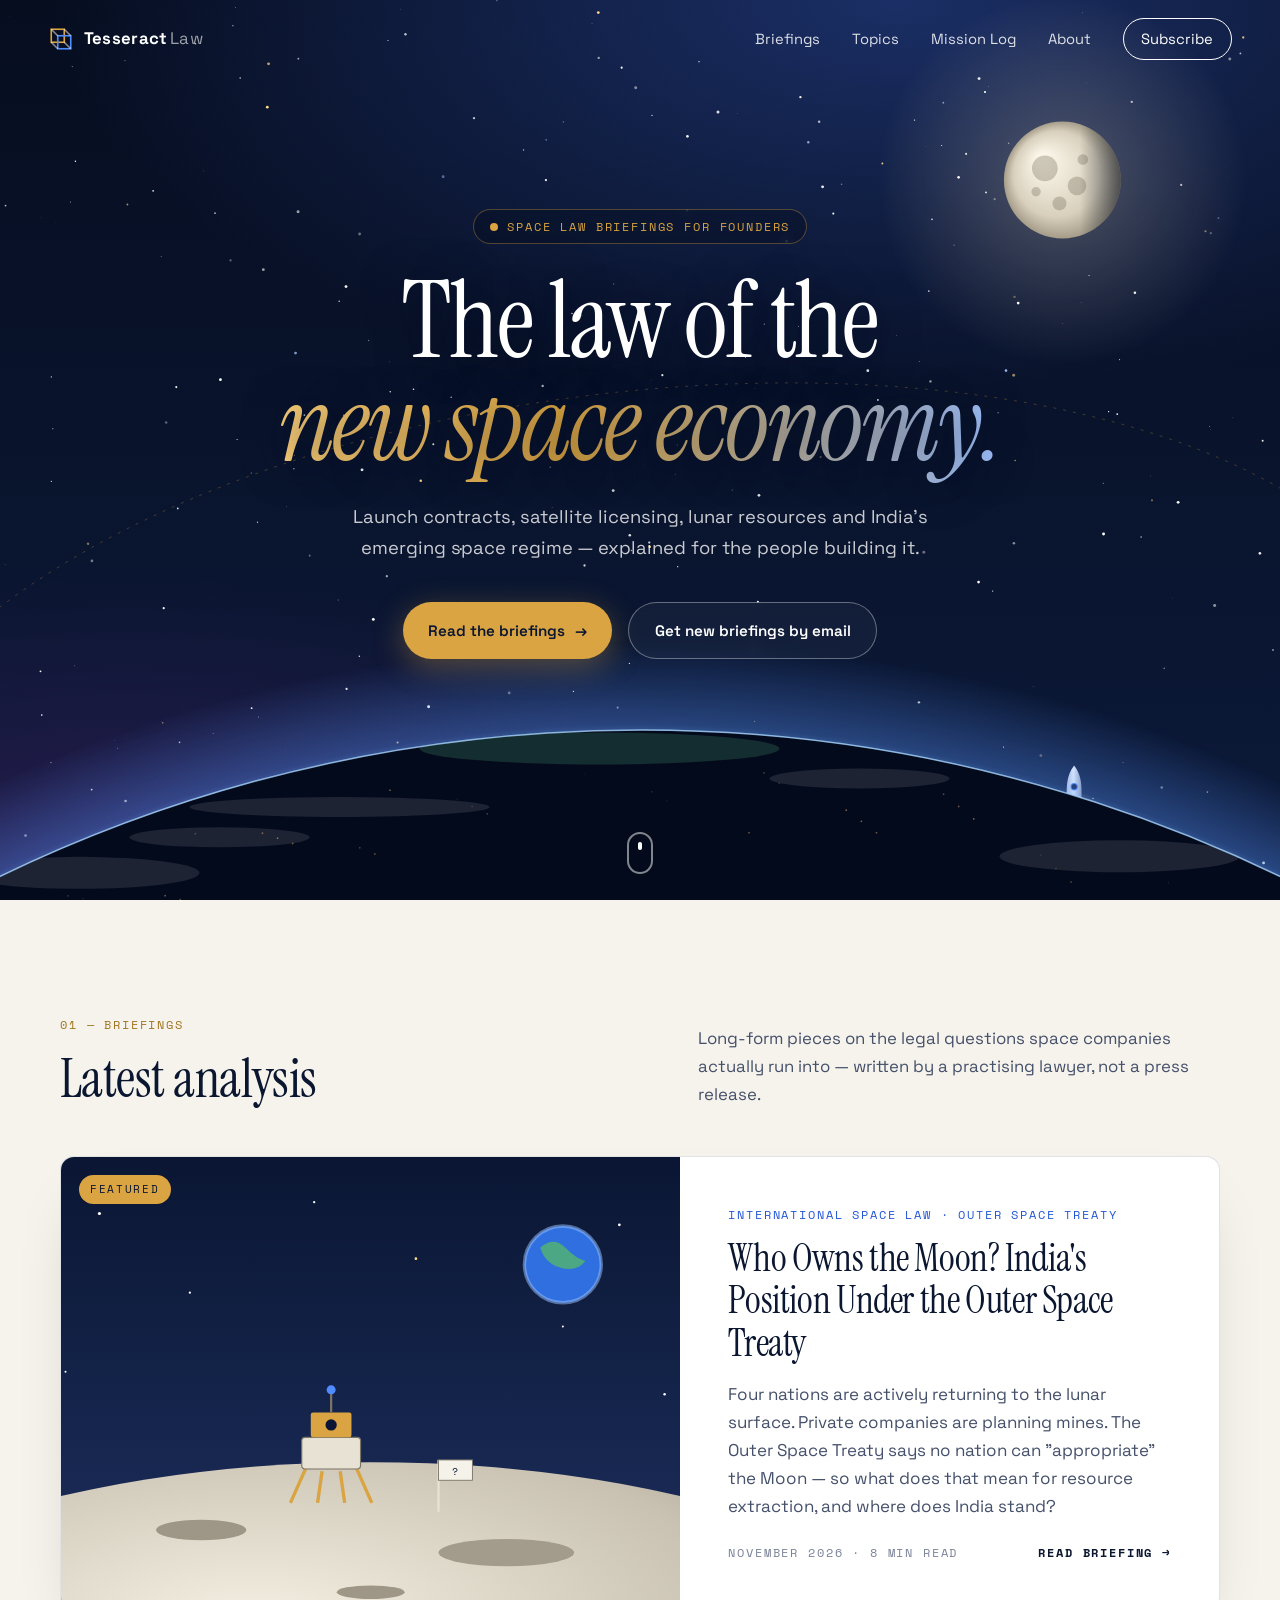
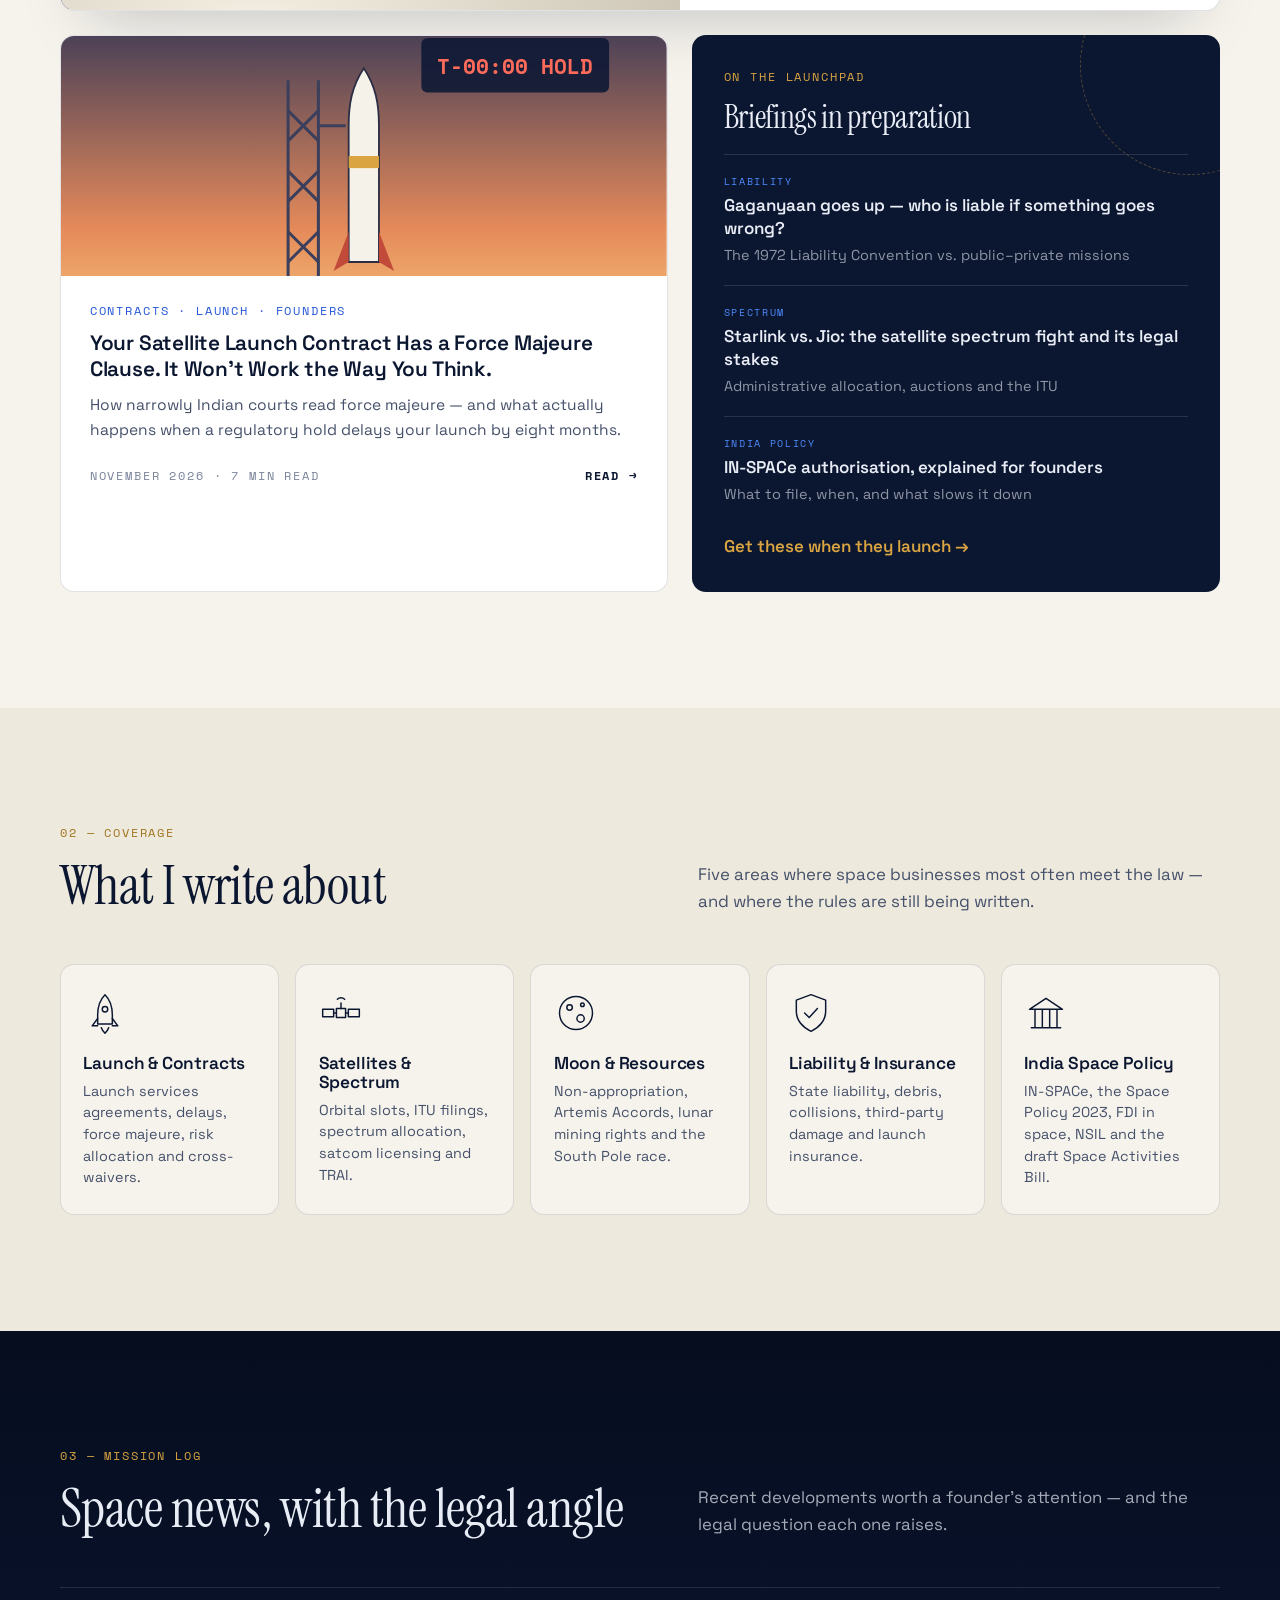
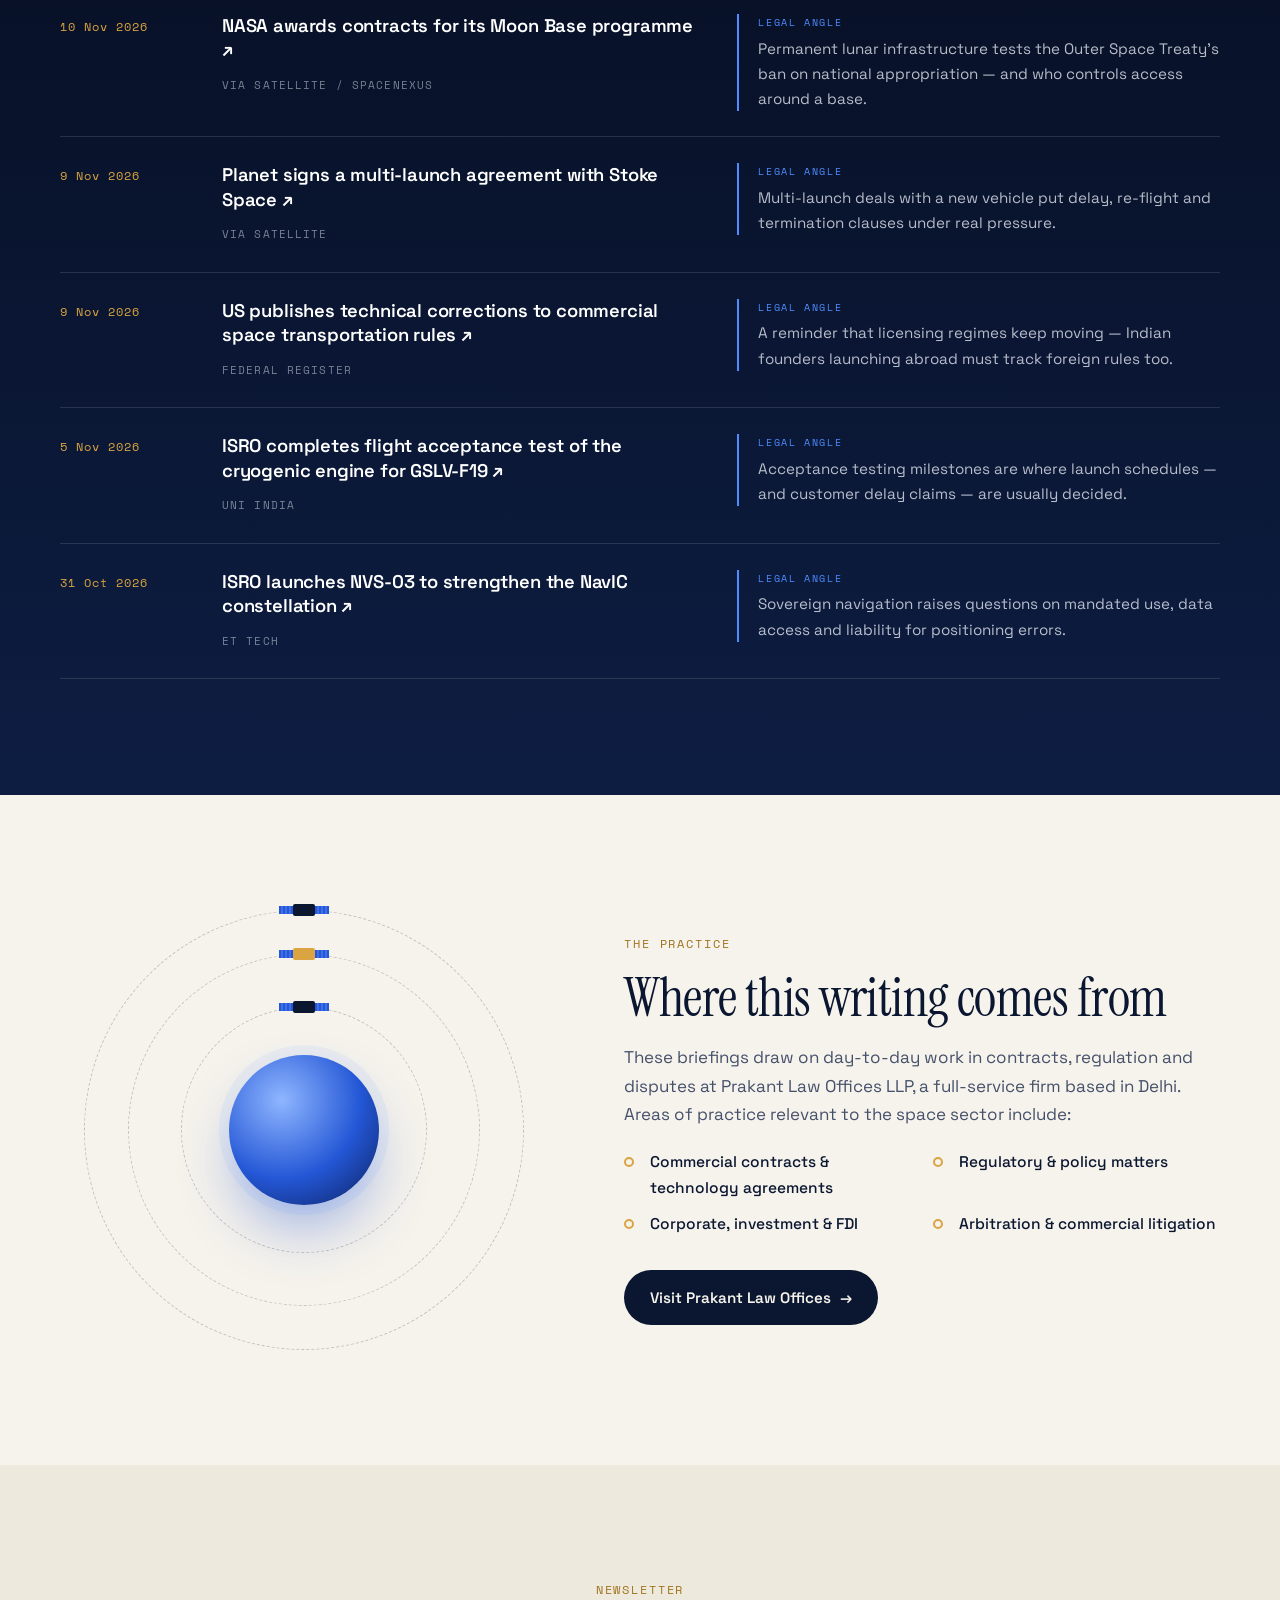
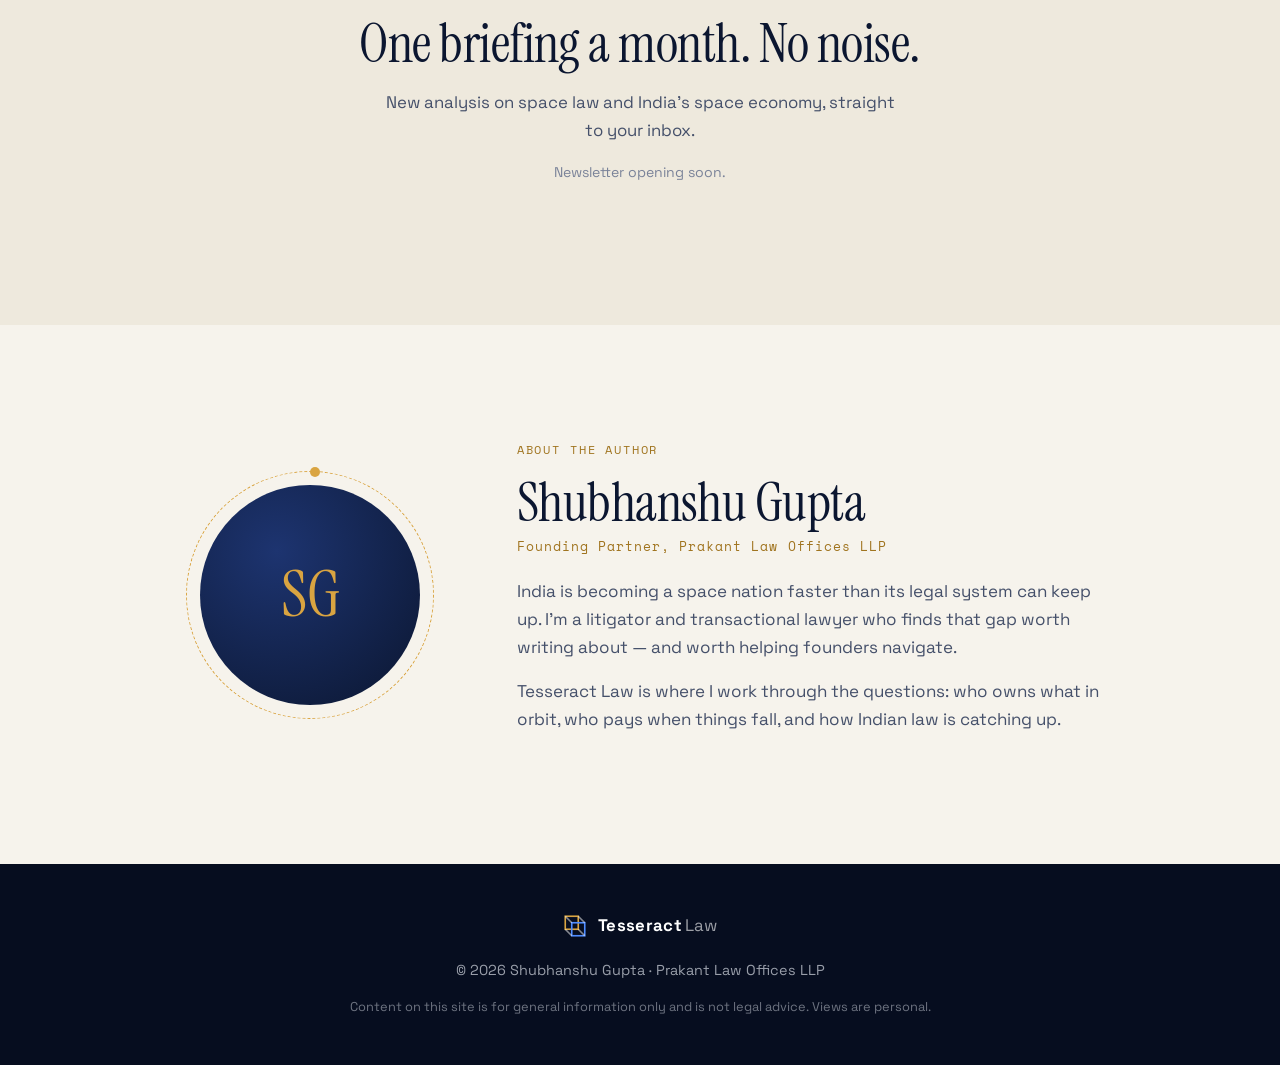
==== commit 715adeb9: "Add files via upload" ====
--- a/index.html
+++ b/index.html
@@ -3,191 +3,327 @@
 <head>
   <meta charset="UTF-8">
   <meta name="viewport" content="width=device-width, initial-scale=1.0">
-  <title>Tesseract Law — Space Law. India. Beyond.</title>
-  <meta name="description" content="Writing at the intersection of outer space, law, and India's emerging space economy. By Shubhanshu Gupta, Space Lawyer.">
-  <meta property="og:title" content="Tesseract Law">
-  <meta property="og:description" content="Space Law. India. Beyond.">
+  <title>Tesseract Law — The Law of the New Space Economy</title>
+  <meta name="description" content="Space law briefings for founders, investors and operators building India's space economy. Launch contracts, satellites and spectrum, lunar resources, liability, and Indian space policy — by Shubhanshu Gupta.">
+  <meta name="author" content="Shubhanshu Gupta">
+  <meta property="og:title" content="Tesseract Law — The Law of the New Space Economy">
+  <meta property="og:description" content="Space law briefings for founders building India's space economy.">
   <meta property="og:type" content="website">
-  <link rel="stylesheet" href="css/style.css">
-  <link rel="icon" href="data:image/svg+xml,<svg xmlns='http://www.w3.org/2000/svg' viewBox='0 0 100 100'><text y='.9em' font-size='90'>⬡</text></svg>">
+  <meta property="og:url" content="https://tesseractlaw.github.io/">
+  <meta name="twitter:card" content="summary_large_image">
+  <meta name="theme-color" content="#060d1f">
+  <link rel="preconnect" href="https://fonts.googleapis.com">
+  <link rel="preconnect" href="https://fonts.gstatic.com" crossorigin>
+  <link href="https://fonts.googleapis.com/css2?family=Instrument+Serif:ital@0;1&family=Space+Grotesk:wght@400;500;600;700&family=Space+Mono:wght@400;700&display=swap" rel="stylesheet">
+  <link rel="stylesheet" href="css/home.css">
+  <link rel="icon" href="data:image/svg+xml,<svg xmlns='http://www.w3.org/2000/svg' viewBox='0 0 100 100'><rect x='18' y='18' width='46' height='46' fill='none' stroke='%23d9a441' stroke-width='7'/><rect x='36' y='36' width='46' height='46' fill='none' stroke='%234f8cff' stroke-width='7'/></svg>">
 </head>
 <body>
 
-  <!-- NAV -->
-  <nav>
-    <a href="index.html" class="nav-logo">TESSERACT<span>/LAW</span></a>
-    <div class="nav-links">
-      <a href="#writing">Writing</a>
+  <!-- ============ NAV ============ -->
+  <header class="nav" id="nav">
+    <a href="index.html" class="brand" aria-label="Tesseract Law home">
+      <svg class="brand-mark" viewBox="0 0 32 32" aria-hidden="true">
+        <rect x="4" y="4" width="16" height="16" />
+        <rect x="12" y="12" width="16" height="16" />
+        <path d="M4 4 L12 12 M20 4 L28 12 M4 20 L12 28 M20 20 L28 28" />
+      </svg>
+      <span>Tesseract<em>Law</em></span>
+    </a>
+    <nav class="nav-links" aria-label="Primary">
+      <a href="#briefings">Briefings</a>
+      <a href="#topics">Topics</a>
+      <a href="#mission-log">Mission Log</a>
       <a href="#about">About</a>
-      <a href="https://www.prakantlawoffices.com" target="_blank">Prakant Law</a>
-    </div>
-  </nav>
-
-  <!-- HERO -->
-  <section class="hero">
-    <p class="hero-eyebrow">/ / &nbsp; Dispatches from the Legal Frontier</p>
-    <h1>Law Beyond<br>the Atmosphere</h1>
-    <p class="hero-sub">
-      India is launching rockets, licensing satellites, and writing the rules of a new economy in orbit.
-      Someone has to understand the law. This is that effort.
-    </p>
-    <a href="#writing" class="hero-cta">
-      <span>Read the Dispatches</span>
-      <span>↓</span>
-    </a>
-  </section>
-
-  <!-- COORDINATES BAR -->
-  <div class="coord-bar">
-    <div><span>LAT / </span><strong>28.5355° N</strong></div>
-    <div><span>LON / </span><strong>77.3910° E</strong></div>
-    <div><span>JURISDICTION / </span><strong>Supreme Court of India</strong></div>
-    <div><span>UTC / </span><strong id="live-time">—</strong></div>
-    <div><span>SIGNAL / </span><strong>ACTIVE</strong></div>
-  </div>
-
-  <!-- WRITING SECTION -->
-  <section class="section" id="writing">
+      <a href="#subscribe" class="nav-cta">Subscribe</a>
+    </nav>
+    <button class="nav-toggle" aria-label="Open menu" aria-expanded="false"><span></span><span></span></button>
+  </header>
+
+  <!-- ============ HERO ============ -->
+  <section class="hero" id="top">
+    <canvas id="space-scene" aria-hidden="true"></canvas>
+    <div class="hero-inner">
+      <p class="eyebrow"><span class="pulse"></span> Space law briefings for founders</p>
+      <h1>The law of the<br><em>new space economy.</em></h1>
+      <p class="hero-sub">
+        Launch contracts, satellite licensing, lunar resources and India's emerging space regime —
+        explained for the people building it.
+      </p>
+      <div class="hero-actions">
+        <a href="#briefings" class="btn btn-primary">Read the briefings <span aria-hidden="true">→</span></a>
+        <a href="#subscribe" class="btn btn-ghost">Get new briefings by email</a>
+      </div>
+    </div>
+    <a href="#briefings" class="scroll-cue" aria-label="Scroll to briefings"><span></span></a>
+  </section>
+
+  <!-- ============ BRIEFINGS ============ -->
+  <main>
+  <section class="section section-paper" id="briefings">
     <div class="container">
-      <div class="section-label">Transmissions</div>
-      <h2 style="font-size:1.9rem; margin-bottom:0.5rem;">Recent Writing</h2>
-      <p style="color:var(--muted); font-size:0.95rem; margin-bottom:0;">Space law, Indian regulatory frameworks, and what happens when physics meets jurisprudence.</p>
-
-      <div class="post-grid">
-
-        <!-- POST 1 — Featured -->
-        <a href="posts/who-owns-the-moon.html" style="text-decoration:none; display:contents;">
-          <article class="post-card" style="grid-column: span 2;">
-            <div class="post-card-visual visual-gargantua" style="height:260px;">
-              <!-- Animated orbit lines -->
-              <svg style="position:absolute;inset:0;width:100%;height:100%;opacity:0.4;" viewBox="0 0 400 260">
-                <ellipse cx="200" cy="130" rx="160" ry="50" fill="none" stroke="rgba(200,169,110,0.5)" stroke-width="1" stroke-dasharray="4 6"/>
-                <ellipse cx="200" cy="130" rx="120" ry="35" fill="none" stroke="rgba(255,255,255,0.2)" stroke-width="0.5" stroke-dasharray="2 8"/>
-                <circle cx="310" cy="105" r="4" fill="rgba(200,169,110,0.8)"/>
-                <circle cx="90" cy="155" r="2.5" fill="rgba(74,158,255,0.6)"/>
-              </svg>
-              <div style="position:absolute;bottom:1.5rem;right:1.5rem;font-family:'Space Mono',monospace;font-size:0.65rem;color:rgba(200,169,110,0.7);letter-spacing:0.15em;">FEATURED &nbsp;●</div>
-            </div>
-            <div class="post-card-body">
-              <span class="post-tag">International Space Law · Outer Space Treaty</span>
-              <h3 style="font-size:1.3rem;">Who Owns the Moon? India's Position Under the Outer Space Treaty</h3>
-              <p>Four nations are actively returning to the lunar surface. Private companies are planning mines. India just landed Chandrayaan-3 near the south pole. The Outer Space Treaty says no nation can "appropriate" the Moon — but what does that actually mean for resource extraction, and where does India stand?</p>
-              <div class="post-meta">
-                <span>November 2026 &nbsp;·&nbsp; 8 min read</span>
-                <span class="post-read-link">Read dispatch →</span>
-              </div>
-            </div>
-          </article>
-        </a>
-
-       <!-- POST 2 — Force Majeure Article -->
-<a href="posts/force-majeure-satellite-launch.html" style="text-decoration:none; display:contents;">
-  <article class="post-card" style="grid-column: span 2;">
-    <div class="post-card-visual visual-stars" style="height:220px;">
-      <svg style="position:absolute;inset:0;width:100%;height:100%;opacity:0.7;" viewBox="0 0 400 220">
-        <ellipse cx="200" cy="110" rx="150" ry="55" fill="none" stroke="rgba(74,158,255,0.3)" stroke-width="1"/>
-        <ellipse cx="200" cy="110" rx="110" ry="40" fill="none" stroke="rgba(74,158,255,0.15)" stroke-width="0.8" stroke-dasharray="6 8"/>
-        <ellipse cx="200" cy="110" rx="170" ry="65" fill="none" stroke="rgba(255,80,80,0.2)" stroke-width="1" stroke-dasharray="4 10"/>
-        <circle cx="340" cy="88" r="4" fill="rgba(74,158,255,0.7)"/>
-        <circle cx="340" cy="88" r="8" fill="none" stroke="rgba(74,158,255,0.3)" stroke-width="0.5"/>
-        <text x="200" y="118" text-anchor="middle" font-size="11" fill="rgba(255,80,80,0.15)" font-family="monospace" letter-spacing="2">FORCE MAJEURE</text>
-      </svg>
-      <div style="position:absolute;bottom:1.5rem;right:1.5rem;font-family:'Space Mono',monospace;font-size:0.65rem;color:rgba(74,158,255,0.6);letter-spacing:0.15em;">NEW &nbsp;●</div>
-    </div>
-    <div class="post-card-body">
-      <span class="post-tag">Contracts · Space Law · Founders</span>
-      <h3 style="font-size:1.2rem;">Your Satellite Launch Contract Has a Force Majeure Clause. It Won't Work the Way You Think.</h3>
-      <p>Every launch contract I review has one. Almost no founder understands how narrow Indian courts read it — or what actually happens when a regulatory hold delays their launch by 8 months.</p>
-      <div class="post-meta">
-        <span>November 2026 &nbsp;·&nbsp; 7 min read</span>
-        <span class="post-read-link">Read dispatch →</span>
-      </div>
-    </div>
-  </article>
-</a>
-
-        <!-- POST 3 -->
-        <article class="post-card">
-          <div class="post-card-visual visual-tesseract">
-            <svg style="position:absolute;inset:0;width:100%;height:100%;opacity:0.8;" viewBox="0 0 320 200">
-              <!-- Tesseract wireframe suggestion -->
-              <rect x="90" y="60" width="80" height="80" fill="none" stroke="rgba(200,169,110,0.4)" stroke-width="1"/>
-              <rect x="150" y="40" width="80" height="80" fill="none" stroke="rgba(74,158,255,0.3)" stroke-width="1"/>
-              <line x1="90" y1="60" x2="150" y2="40" stroke="rgba(200,169,110,0.2)" stroke-width="0.8"/>
-              <line x1="170" y1="60" x2="230" y2="40" stroke="rgba(200,169,110,0.2)" stroke-width="0.8"/>
-              <line x1="90" y1="140" x2="150" y2="120" stroke="rgba(200,169,110,0.2)" stroke-width="0.8"/>
-              <line x1="170" y1="140" x2="230" y2="120" stroke="rgba(200,169,110,0.2)" stroke-width="0.8"/>
+      <div class="section-head">
+        <div>
+          <p class="kicker">01 — Briefings</p>
+          <h2>Latest analysis</h2>
+        </div>
+        <p class="section-intro">Long-form pieces on the legal questions space companies actually run into — written by a practising lawyer, not a press release.</p>
+      </div>
+
+      <!-- Featured -->
+      <a class="feature reveal" href="posts/who-owns-the-moon.html">
+        <div class="feature-art art-moon" aria-hidden="true">
+          <svg viewBox="0 0 600 400" preserveAspectRatio="xMidYMid slice">
+            <defs>
+              <radialGradient id="moonG" cx="40%" cy="35%" r="70%">
+                <stop offset="0%" stop-color="#f4efe2"/>
+                <stop offset="60%" stop-color="#c9c2b2"/>
+                <stop offset="100%" stop-color="#8d8778"/>
+              </radialGradient>
+              <linearGradient id="skyG" x1="0" y1="0" x2="0" y2="1">
+                <stop offset="0%" stop-color="#0a1633"/>
+                <stop offset="100%" stop-color="#1d2f5e"/>
+              </linearGradient>
+            </defs>
+            <rect width="600" height="400" fill="url(#skyG)"/>
+            <g class="twinkle">
+              <circle cx="60" cy="50" r="1.4" fill="#fff"/><circle cx="140" cy="120" r="1" fill="#fff"/>
+              <circle cx="520" cy="60" r="1.2" fill="#fff"/><circle cx="470" cy="150" r="0.9" fill="#fff"/>
+              <circle cx="250" cy="40" r="1" fill="#fff"/><circle cx="560" cy="210" r="1.1" fill="#fff"/>
+              <circle cx="30" cy="190" r="0.9" fill="#fff"/><circle cx="340" cy="90" r="1.2" fill="#ffd98a"/>
+            </g>
+            <!-- Earth in the sky -->
+            <circle cx="470" cy="95" r="34" fill="#2f6fe0"/>
+            <path d="M450 80 q12 -10 22 0 t18 12 q-8 10 -22 6 t-18 -18z" fill="#4fae7a" opacity=".9"/>
+            <circle cx="470" cy="95" r="34" fill="none" stroke="#9cc4ff" stroke-opacity=".5" stroke-width="3"/>
+            <!-- Lunar surface -->
+            <ellipse cx="300" cy="470" rx="520" ry="200" fill="url(#moonG)"/>
+            <ellipse cx="150" cy="330" rx="40" ry="9" fill="#9e9787"/>
+            <ellipse cx="420" cy="350" rx="60" ry="12" fill="#a39c8c"/>
+            <ellipse cx="300" cy="385" rx="30" ry="6" fill="#9e9787"/>
+            <!-- Lander -->
+            <g class="lander" transform="translate(265 248)">
+              <path d="M-36 58 L-20 22 M36 58 L20 22 M-12 58 L-8 30 M12 58 L8 30" stroke="#d9a441" stroke-width="3" fill="none"/>
+              <rect x="-26" y="0" width="52" height="28" rx="3" fill="#e7e2d4" stroke="#7a7466"/>
+              <rect x="-18" y="-22" width="36" height="22" rx="2" fill="#d9a441"/>
+              <circle cx="0" cy="-11" r="5" fill="#0a1633"/>
+              <line x1="0" y1="-22" x2="0" y2="-40" stroke="#7a7466" stroke-width="2"/>
+              <circle cx="0" cy="-42" r="4" fill="#4f8cff"/>
+            </g>
+            <!-- Flag -->
+            <g transform="translate(360 268)">
+              <line x1="0" y1="0" x2="0" y2="46" stroke="#e7e2d4" stroke-width="2"/>
+              <rect class="flag" x="0" y="0" width="30" height="18" fill="#f5f2ea" stroke="#7a7466" stroke-width=".8"/>
+              <text x="15" y="13" text-anchor="middle" font-family="Space Mono, monospace" font-size="9" fill="#0a1633">?</text>
+            </g>
+          </svg>
+          <span class="badge">Featured</span>
+        </div>
+        <div class="feature-body">
+          <p class="tag">International Space Law · Outer Space Treaty</p>
+          <h3>Who Owns the Moon? India's Position Under the Outer Space Treaty</h3>
+          <p>Four nations are actively returning to the lunar surface. Private companies are planning mines. The Outer Space Treaty says no nation can "appropriate" the Moon — so what does that mean for resource extraction, and where does India stand?</p>
+          <p class="meta">November 2026 · 8 min read <span class="read">Read briefing →</span></p>
+        </div>
+      </a>
+
+      <div class="card-grid">
+        <a class="card reveal" href="posts/force-majeure-satellite-launch.html">
+          <div class="card-art art-launch" aria-hidden="true">
+            <svg viewBox="0 0 400 240" preserveAspectRatio="xMidYMid slice">
+              <defs>
+                <linearGradient id="dawn" x1="0" y1="0" x2="0" y2="1">
+                  <stop offset="0%" stop-color="#1b2a55"/>
+                  <stop offset="70%" stop-color="#e58a5a"/>
+                  <stop offset="100%" stop-color="#f6c77d"/>
+                </linearGradient>
+              </defs>
+              <rect width="400" height="240" fill="url(#dawn)"/>
+              <rect y="200" width="400" height="40" fill="#22243a"/>
+              <!-- Launch tower -->
+              <g stroke="#3b3f5c" stroke-width="2" fill="none">
+                <path d="M150 200 V70 M170 200 V70"/>
+                <path d="M150 90 L170 110 M170 90 L150 110 M150 130 L170 150 M170 130 L150 150 M150 170 L170 190 M170 170 L150 190"/>
+                <path d="M170 100 H188"/>
+              </g>
+              <!-- Rocket on pad -->
+              <g class="rocket-hold" transform="translate(200 0)">
+                <path d="M0 62 C8 74 10 86 10 100 V190 H-10 V100 C-10 86 -8 74 0 62Z" fill="#f5f2ea" stroke="#2b2d45" stroke-width="1.2"/>
+                <rect x="-10" y="120" width="20" height="8" fill="#d9a441"/>
+                <path d="M-10 170 L-20 196 L-10 190Z M10 170 L20 196 L10 190Z" fill="#c24a3a"/>
+              </g>
+              <!-- Hold sign -->
+              <g transform="translate(300 60)">
+                <rect x="-62" y="-18" width="124" height="36" rx="4" fill="#0a1633" opacity=".85"/>
+                <text x="0" y="6" text-anchor="middle" font-family="Space Mono, ui-monospace, monospace" font-size="14" font-weight="700" fill="#ff6b5a" class="blink">T-00:00 HOLD</text>
+              </g>
             </svg>
           </div>
-          <div class="post-card-body">
-            <span class="post-tag">Liability · Gaganyaan</span>
-            <h3>Gaganyaan Goes Up — Who's Liable If Something Goes Wrong?</h3>
-            <p>India's first crewed mission is on the horizon. The Liability Convention of 1972 has answers — but they were written before nations routinely partnered with private companies. The gap is significant.</p>
-            <div class="post-meta">
-              <span>Coming soon</span>
-              <span class="post-read-link" style="opacity:0.4;">Draft in progress</span>
-            </div>
+          <div class="card-body">
+            <p class="tag">Contracts · Launch · Founders</p>
+            <h3>Your Satellite Launch Contract Has a Force Majeure Clause. It Won't Work the Way You Think.</h3>
+            <p>How narrowly Indian courts read force majeure — and what actually happens when a regulatory hold delays your launch by eight months.</p>
+            <p class="meta">November 2026 · 7 min read <span class="read">Read →</span></p>
           </div>
-        </article>
-
-        <!-- POST 4 -->
-        <article class="post-card">
-          <div class="post-card-visual visual-stars">
-            <svg style="position:absolute;inset:0;width:100%;height:100%;opacity:0.9;" viewBox="0 0 320 200">
-              <text x="160" y="85" text-anchor="middle" font-size="32" fill="rgba(255,255,255,0.08)" font-family="monospace" font-weight="bold">STARLINK</text>
-              <text x="160" y="115" text-anchor="middle" font-size="32" fill="rgba(200,169,110,0.08)" font-family="monospace" font-weight="bold">vs JIO</text>
-              <line x1="60" y1="100" x2="260" y2="100" stroke="rgba(200,169,110,0.2)" stroke-width="0.5" stroke-dasharray="4 4"/>
-            </svg>
-          </div>
-          <div class="post-card-body">
-            <span class="post-tag">Satellite Law · Spectrum</span>
-            <h3>Starlink vs. Jio: The Satellite Spectrum War and Its Legal Stakes</h3>
-            <p>Musk wants orbital slots. Ambani wants the spectrum auctioned. TRAI is in the middle. What international space law and Indian telecom regulation actually say — and why it matters beyond these two billionaires.</p>
-            <div class="post-meta">
-              <span>Coming soon</span>
-              <span class="post-read-link" style="opacity:0.4;">Draft in progress</span>
-            </div>
-          </div>
-        </article>
-
-      </div>
-    </div>
-  </section>
-
-  <!-- ABOUT STRIP -->
-  <div class="about-strip" id="about">
-    <div class="about-inner">
+        </a>
+
+        <div class="launchpad reveal">
+          <p class="kicker">On the launchpad</p>
+          <h3>Briefings in preparation</h3>
+          <ul>
+            <li>
+              <span class="lp-tag">Liability</span>
+              <strong>Gaganyaan goes up — who is liable if something goes wrong?</strong>
+              <span class="lp-note">The 1972 Liability Convention vs. public–private missions</span>
+            </li>
+            <li>
+              <span class="lp-tag">Spectrum</span>
+              <strong>Starlink vs. Jio: the satellite spectrum fight and its legal stakes</strong>
+              <span class="lp-note">Administrative allocation, auctions and the ITU</span>
+            </li>
+            <li>
+              <span class="lp-tag">India Policy</span>
+              <strong>IN-SPACe authorisation, explained for founders</strong>
+              <span class="lp-note">What to file, when, and what slows it down</span>
+            </li>
+          </ul>
+          <a href="#subscribe" class="text-link">Get these when they launch →</a>
+        </div>
+      </div>
+    </div>
+  </section>
+
+  <!-- ============ TOPICS ============ -->
+  <section class="section section-paper-2" id="topics">
+    <div class="container">
+      <div class="section-head">
+        <div>
+          <p class="kicker">02 — Coverage</p>
+          <h2>What I write about</h2>
+        </div>
+        <p class="section-intro">Five areas where space businesses most often meet the law — and where the rules are still being written.</p>
+      </div>
+      <div class="topic-grid">
+        <div class="topic reveal">
+          <svg viewBox="0 0 48 48" aria-hidden="true"><path d="M24 4c6 6 8 14 8 22v10H16V26c0-8 2-16 8-22z"/><path d="M16 30l-6 8h6M32 30l6 8h-6"/><path d="M20 40c1 3 2 4 4 6 2-2 3-3 4-6"/><circle cx="24" cy="20" r="3"/></svg>
+          <h3>Launch &amp; Contracts</h3>
+          <p>Launch services agreements, delays, force majeure, risk allocation and cross-waivers.</p>
+        </div>
+        <div class="topic reveal">
+          <svg viewBox="0 0 48 48" aria-hidden="true"><rect x="19" y="19" width="10" height="10"/><rect x="4" y="20" width="12" height="8"/><rect x="32" y="20" width="12" height="8"/><path d="M16 24h3M29 24h3M24 19v-6M20 9a6 6 0 018 0"/></svg>
+          <h3>Satellites &amp; Spectrum</h3>
+          <p>Orbital slots, ITU filings, spectrum allocation, satcom licensing and TRAI.</p>
+        </div>
+        <div class="topic reveal">
+          <svg viewBox="0 0 48 48" aria-hidden="true"><circle cx="24" cy="24" r="18"/><circle cx="17" cy="18" r="3"/><circle cx="29" cy="30" r="4"/><circle cx="31" cy="15" r="2"/></svg>
+          <h3>Moon &amp; Resources</h3>
+          <p>Non-appropriation, Artemis Accords, lunar mining rights and the South Pole race.</p>
+        </div>
+        <div class="topic reveal">
+          <svg viewBox="0 0 48 48" aria-hidden="true"><path d="M24 4l16 6v12c0 10-7 18-16 22C15 40 8 32 8 22V10z"/><path d="M17 24l5 5 9-10"/></svg>
+          <h3>Liability &amp; Insurance</h3>
+          <p>State liability, debris, collisions, third-party damage and launch insurance.</p>
+        </div>
+        <div class="topic reveal">
+          <svg viewBox="0 0 48 48" aria-hidden="true"><path d="M8 40h32M12 40V20M20 40V20M28 40V20M36 40V20M6 20h36L24 8z"/></svg>
+          <h3>India Space Policy</h3>
+          <p>IN-SPACe, the Space Policy 2023, FDI in space, NSIL and the draft Space Activities Bill.</p>
+        </div>
+      </div>
+    </div>
+  </section>
+
+  <!-- ============ MISSION LOG (NEWS) ============ -->
+  <section class="section section-dark" id="mission-log">
+    <canvas class="mini-stars" aria-hidden="true"></canvas>
+    <div class="container">
+      <div class="section-head">
+        <div>
+          <p class="kicker kicker-light">03 — Mission Log</p>
+          <h2>Space news, with the legal angle</h2>
+        </div>
+        <p class="section-intro">Recent developments worth a founder's attention — and the legal question each one raises.</p>
+      </div>
+      <ol class="log" id="news-list"><!-- filled from data/news.js --></ol>
+    </div>
+  </section>
+
+  <!-- ============ FOR FOUNDERS ============ -->
+  <section class="section section-paper" id="founders">
+    <div class="container">
+      <div class="founders reveal">
+        <div class="founders-art" aria-hidden="true">
+          <div class="orbit o1"><span class="sat"></span></div>
+          <div class="orbit o2"><span class="sat sat-gold"></span></div>
+          <div class="orbit o3"><span class="sat"></span></div>
+          <div class="planet"></div>
+        </div>
+        <div class="founders-copy">
+          <p class="kicker">The practice</p>
+          <h2>Where this writing comes from</h2>
+          <p>These briefings draw on day-to-day work in contracts, regulation and disputes at Prakant Law Offices LLP, a full-service firm based in Delhi. Areas of practice relevant to the space sector include:</p>
+          <ul class="checks">
+            <li>Commercial contracts &amp; technology agreements</li>
+            <li>Regulatory &amp; policy matters</li>
+            <li>Corporate, investment &amp; FDI</li>
+            <li>Arbitration &amp; commercial litigation</li>
+          </ul>
+          <a class="btn btn-dark" href="https://www.prakantlawoffices.com" target="_blank" rel="noopener">Visit Prakant Law Offices <span aria-hidden="true">→</span></a>
+        </div>
+      </div>
+    </div>
+  </section>
+
+  <!-- ============ SUBSCRIBE ============ -->
+  <section class="section section-paper-2" id="subscribe">
+    <div class="container narrow center">
+      <p class="kicker">Newsletter</p>
+      <h2>One briefing a month. No noise.</h2>
+      <p class="section-intro center">New analysis on space law and India's space economy, straight to your inbox.</p>
+      <form class="subscribe" id="subscribe-form">
+        <label for="email" class="sr-only">Email address</label>
+        <input type="email" id="email" name="email" placeholder="you@company.com" required>
+        <button type="submit" class="btn btn-primary">Subscribe</button>
+      </form>
+      <p class="form-note" id="form-note">Free. Unsubscribe anytime.</p>
+      <div class="social" id="social-links"></div>
+    </div>
+  </section>
+
+  <!-- ============ ABOUT ============ -->
+  <section class="section section-paper" id="about">
+    <div class="container about">
+      <div class="about-photo" aria-hidden="true">
+        <span>SG</span>
+        <div class="about-ring"></div>
+      </div>
       <div>
-        <div class="about-avatar">SG</div>
-      </div>
-      <div class="about-text">
-        <h3>Shubhanshu Gupta</h3>
-        <p class="about-role"> &nbsp;·&nbsp; Space Lawyer &nbsp;·&nbsp; Founding Partner, Prakant Law Offices LLP</p>
-        <p>
-          India is becoming a space nation faster than its legal system can keep up. I'm a lawyer, and I find that gap worth writing about.
-        </p>
-        <p style="margin-top:1rem;">
-          <a href="https://www.prakantlawoffices.com" target="_blank" style="color:var(--accent2); font-family:'Space Mono',monospace; font-size:0.8rem; letter-spacing:0.08em;">
-            prakantlawoffices.com →
-          </a>
-        </p>
-      </div>
-    </div>
-  </div>
-
-  <!-- FOOTER -->
-  <footer>
-    <p>
-      <strong>TESSERACT / LAW</strong> &nbsp;·&nbsp;
-      Space Law. India. Beyond. &nbsp;·&nbsp;
-      © 2026 Shubhanshu Gupta &nbsp;·&nbsp;
-      <a href="https://www.prakantlawoffices.com" target="_blank" style="color:var(--muted);">Prakant Law Offices LLP</a>
-    </p>
-    <p style="margin-top:0.5rem; opacity:0.5;">
-      Nothing here is legal advice. All views are personal.
-    </p>
+        <p class="kicker">About the author</p>
+        <h2>Shubhanshu Gupta</h2>
+        <p class="about-role">Founding Partner, Prakant Law Offices LLP</p>
+        <p>India is becoming a space nation faster than its legal system can keep up. I'm a litigator and transactional lawyer who finds that gap worth writing about — and worth helping founders navigate.</p>
+        <p>Tesseract Law is where I work through the questions: who owns what in orbit, who pays when things fall, and how Indian law is catching up.</p>
+      </div>
+    </div>
+  </section>
+  </main>
+
+  <!-- ============ FOOTER ============ -->
+  <footer class="footer">
+    <div class="container footer-inner">
+      <a href="index.html" class="brand brand-light">
+        <svg class="brand-mark" viewBox="0 0 32 32" aria-hidden="true">
+          <rect x="4" y="4" width="16" height="16" /><rect x="12" y="12" width="16" height="16" />
+          <path d="M4 4 L12 12 M20 4 L28 12 M4 20 L12 28 M20 20 L28 28" />
+        </svg>
+        <span>Tesseract<em>Law</em></span>
+      </a>
+      <p>© 2026 Shubhanshu Gupta · <a href="https://www.prakantlawoffices.com" target="_blank" rel="noopener">Prakant Law Offices LLP</a></p>
+      <p class="disclaimer">Content on this site is for general information only and is not legal advice. Views are personal.</p>
+    </div>
   </footer>
 
-  <script src="js/main.js"></script>
+  <script src="data/news.js"></script>
+  <script src="js/home.js"></script>
 </body>
 </html>
--- a/css/home.css
+++ b/css/home.css
@@ -0,0 +1,321 @@
+/* =====================================================
+   TESSERACT LAW — Homepage
+   Dark animated hero · light editorial body
+   (Article pages still use css/style.css)
+   ===================================================== */
+
+:root {
+  --night:    #060d1f;
+  --night-2:  #0c1a3a;
+  --paper:    #f6f3ec;
+  --paper-2:  #eee9dd;
+  --ink:      #0b1630;
+  --ink-2:    #45506a;
+  --ink-3:    #7a8399;
+  --gold:     #d9a441;
+  --gold-ink: #a0741f;
+  --blue:     #4f8cff;
+  --blue-ink: #2457d6;
+  --flame:    #ff7a45;
+  --line:     rgba(11, 22, 48, 0.12);
+  --serif: 'Instrument Serif', Georgia, serif;
+  --sans:  'Space Grotesk', system-ui, sans-serif;
+  --mono:  'Space Mono', ui-monospace, monospace;
+  --radius: 14px;
+}
+
+*, *::before, *::after { box-sizing: border-box; margin: 0; padding: 0; }
+html { scroll-behavior: smooth; scroll-padding-top: 80px; }
+body {
+  font-family: var(--sans);
+  font-size: 17px;
+  line-height: 1.65;
+  color: var(--ink);
+  background: var(--paper);
+  -webkit-font-smoothing: antialiased;
+  overflow-x: hidden;
+}
+img, svg { display: block; }
+a { color: inherit; text-decoration: none; }
+.sr-only { position: absolute; width: 1px; height: 1px; overflow: hidden; clip: rect(0 0 0 0); }
+
+.container { width: min(1160px, 100% - 3rem); margin-inline: auto; }
+.narrow { width: min(640px, 100% - 3rem); }
+.center { text-align: center; margin-inline: auto; }
+
+/* ---------- Type ---------- */
+h1, h2, h3 { font-weight: 400; line-height: 1.1; letter-spacing: -0.01em; }
+h2 { font-family: var(--serif); font-size: clamp(2.2rem, 4.5vw, 3.4rem); }
+h3 { font-family: var(--sans); font-weight: 600; letter-spacing: -0.01em; }
+
+.kicker, .tag, .eyebrow, .meta, .lp-tag {
+  font-family: var(--mono);
+  font-size: 0.72rem;
+  letter-spacing: 0.16em;
+  text-transform: uppercase;
+}
+.kicker { color: var(--gold-ink); margin-bottom: 0.9rem; }
+.kicker-light { color: var(--gold); }
+
+/* ---------- Buttons ---------- */
+.btn {
+  display: inline-flex; align-items: center; gap: 0.6rem;
+  padding: 0.95rem 1.6rem;
+  border-radius: 999px;
+  font-weight: 600; font-size: 0.95rem;
+  transition: transform .2s, box-shadow .2s, background .2s, color .2s;
+  cursor: pointer; border: none; font-family: var(--sans);
+}
+.btn:hover { transform: translateY(-2px); }
+.btn-primary { background: var(--gold); color: var(--ink); box-shadow: 0 8px 30px rgba(217,164,65,.35); }
+.btn-primary:hover { box-shadow: 0 12px 40px rgba(217,164,65,.5); }
+.btn-ghost { color: #fff; border: 1px solid rgba(255,255,255,.35); background: rgba(255,255,255,.04); backdrop-filter: blur(6px); }
+.btn-ghost:hover { background: rgba(255,255,255,.12); }
+.btn-dark { background: var(--ink); color: var(--paper); }
+.btn-dark:hover { background: var(--blue-ink); }
+.text-link { font-weight: 600; color: var(--blue-ink); }
+.text-link:hover { color: var(--gold-ink); }
+
+/* ---------- Nav ---------- */
+.nav {
+  position: fixed; inset: 0 0 auto 0; z-index: 50;
+  display: flex; align-items: center; justify-content: space-between;
+  padding: 1.1rem clamp(1.2rem, 4vw, 3rem);
+  color: #fff;
+  transition: background .3s, color .3s, box-shadow .3s, padding .3s;
+}
+.nav.scrolled {
+  background: rgba(246, 243, 236, 0.88);
+  backdrop-filter: blur(14px);
+  color: var(--ink);
+  box-shadow: 0 1px 0 var(--line);
+  padding-block: 0.75rem;
+}
+.brand { display: flex; align-items: center; gap: 0.6rem; font-weight: 700; font-size: 1.05rem; letter-spacing: 0.02em; }
+.brand em { font-style: normal; font-weight: 400; opacity: .6; margin-left: .15rem; }
+.brand-mark { width: 26px; height: 26px; fill: none; stroke-width: 2; }
+.brand-mark rect:first-child { stroke: var(--gold); }
+.brand-mark rect:nth-child(2) { stroke: var(--blue); }
+.brand-mark path { stroke: currentColor; opacity: .5; }
+
+.nav-links { display: flex; align-items: center; gap: 2rem; font-size: 0.92rem; }
+.nav-links a { opacity: .85; transition: opacity .2s, color .2s; }
+.nav-links a:hover { opacity: 1; color: var(--gold); }
+.nav.scrolled .nav-links a:hover { color: var(--gold-ink); }
+.nav-links .nav-cta {
+  opacity: 1; padding: .5rem 1.1rem; border-radius: 999px;
+  border: 1px solid currentColor;
+}
+.nav-toggle { display: none; background: none; border: 0; width: 36px; height: 36px; cursor: pointer; color: inherit; }
+.nav-toggle span { display: block; width: 22px; height: 2px; background: currentColor; margin: 5px auto; transition: transform .25s; }
+
+/* ---------- Hero ---------- */
+.hero {
+  position: relative;
+  min-height: 100vh; min-height: 100svh;
+  display: grid; place-items: center;
+  overflow: hidden;
+  color: #fff;
+  background:
+    radial-gradient(120% 80% at 70% 0%, #1b2f66 0%, transparent 55%),
+    radial-gradient(90% 60% at 10% 100%, #2a1c4f 0%, transparent 60%),
+    linear-gradient(180deg, var(--night) 0%, var(--night-2) 100%);
+}
+#space-scene { position: absolute; inset: 0; width: 100%; height: 100%; }
+.hero-inner {
+  position: relative; z-index: 2;
+  width: min(980px, 100% - 3rem);
+  text-align: center;
+  padding: 7rem 0 9rem;
+}
+.eyebrow { display: inline-flex; align-items: center; gap: .6rem; color: var(--gold); margin-bottom: 1.6rem;
+  padding: .45rem 1rem; border: 1px solid rgba(217,164,65,.35); border-radius: 999px; background: rgba(6,13,31,.4); backdrop-filter: blur(4px); }
+.pulse { width: 8px; height: 8px; border-radius: 50%; background: var(--gold); box-shadow: 0 0 0 0 rgba(217,164,65,.7); animation: pulse 2s infinite; }
+@keyframes pulse { 70% { box-shadow: 0 0 0 10px rgba(217,164,65,0); } 100% { box-shadow: 0 0 0 0 rgba(217,164,65,0); } }
+
+.hero h1 {
+  font-family: var(--serif);
+  font-size: clamp(3rem, 8.5vw, 6.6rem);
+  line-height: 0.98;
+  letter-spacing: -0.02em;
+  text-shadow: 0 4px 40px rgba(6,13,31,.6);
+}
+.hero h1 em { font-style: italic; background: linear-gradient(90deg, #ffd27a, var(--gold) 40%, #9cc0ff); -webkit-background-clip: text; background-clip: text; color: transparent; }
+.hero-sub { max-width: 600px; margin: 1.6rem auto 2.4rem; font-size: 1.15rem; color: rgba(255,255,255,.78); }
+.hero-actions { display: flex; gap: 1rem; justify-content: center; flex-wrap: wrap; }
+
+.scroll-cue { position: absolute; bottom: 1.6rem; left: 50%; translate: -50% 0; z-index: 2; width: 26px; height: 42px; border: 2px solid rgba(255,255,255,.5); border-radius: 14px; }
+.scroll-cue span { position: absolute; left: 50%; top: 8px; width: 4px; height: 8px; margin-left: -2px; border-radius: 2px; background: #fff; animation: cue 1.8s infinite; }
+@keyframes cue { 0% { opacity: 0; transform: translateY(0); } 30% { opacity: 1; } 100% { opacity: 0; transform: translateY(14px); } }
+
+/* ---------- Sections ---------- */
+.section { position: relative; padding: clamp(4.5rem, 9vw, 7.5rem) 0; }
+.section-paper   { background: var(--paper); }
+.section-paper-2 { background: var(--paper-2); }
+.section-dark    { background: linear-gradient(180deg, var(--night) 0%, #0d1d42 100%); color: #e8ecf5; overflow: hidden; }
+.section-dark .container { position: relative; z-index: 1; }
+.section-head { display: grid; grid-template-columns: 1.1fr 1fr; gap: 2rem 4rem; align-items: end; margin-bottom: 3rem; }
+.section-intro { color: var(--ink-2); font-size: 1.05rem; max-width: 520px; }
+.section-dark .section-intro { color: rgba(232,236,245,.7); }
+.section-intro.center { margin: 1rem auto 0; }
+
+/* ---------- Featured ---------- */
+.feature {
+  display: grid; grid-template-columns: 1.15fr 1fr;
+  background: #fff; border-radius: var(--radius); overflow: hidden;
+  border: 1px solid var(--line);
+  box-shadow: 0 30px 60px -30px rgba(11,22,48,.25);
+  transition: transform .3s, box-shadow .3s;
+}
+.feature:hover { transform: translateY(-4px); box-shadow: 0 40px 80px -30px rgba(11,22,48,.35); }
+.feature-art { position: relative; min-height: 360px; }
+.feature-art svg, .card-art svg { width: 100%; height: 100%; position: absolute; inset: 0; }
+.badge { position: absolute; top: 1.1rem; left: 1.1rem; font-family: var(--mono); font-size: .68rem; letter-spacing: .16em; text-transform: uppercase; background: var(--gold); color: var(--ink); padding: .35rem .7rem; border-radius: 999px; }
+.feature-body { padding: clamp(1.8rem, 4vw, 3rem); display: flex; flex-direction: column; justify-content: center; }
+.feature-body h3 { font-family: var(--serif); font-weight: 400; font-size: clamp(1.8rem, 3vw, 2.5rem); line-height: 1.1; margin: .8rem 0 1rem; }
+.feature-body > p:not(.tag):not(.meta) { color: var(--ink-2); }
+.tag { color: var(--blue-ink); }
+.meta { color: var(--ink-3); margin-top: 1.4rem; display: flex; justify-content: space-between; gap: 1rem; flex-wrap: wrap; }
+.read { color: var(--ink); font-weight: 700; transition: color .2s, transform .2s; }
+.feature:hover .read, .card:hover .read { color: var(--gold-ink); }
+
+/* lander bob + flag wave + twinkle */
+.lander { animation: bob 5s ease-in-out infinite; }
+@keyframes bob { 50% { transform: translate(265px, 244px); } }
+.flag { transform-origin: 0 9px; animation: wave 2.4s ease-in-out infinite; }
+@keyframes wave { 50% { transform: skewY(-6deg) scaleX(.94); } }
+.twinkle circle { animation: tw 3s ease-in-out infinite; }
+.twinkle circle:nth-child(2n) { animation-delay: 1.2s; }
+.twinkle circle:nth-child(3n) { animation-delay: 2.1s; }
+@keyframes tw { 50% { opacity: .2; } }
+
+/* ---------- Cards ---------- */
+.card-grid { display: grid; grid-template-columns: 1.15fr 1fr; gap: 1.5rem; margin-top: 1.5rem; }
+.card { background: #fff; border: 1px solid var(--line); border-radius: var(--radius); overflow: hidden; display: flex; flex-direction: column; transition: transform .3s, box-shadow .3s; }
+.card:hover { transform: translateY(-4px); box-shadow: 0 30px 60px -30px rgba(11,22,48,.3); }
+.card-art { position: relative; height: 240px; }
+.card-body { padding: 1.6rem 1.8rem 1.8rem; }
+.card-body h3 { font-size: 1.3rem; line-height: 1.25; margin: .6rem 0 .7rem; }
+.card-body > p:not(.tag):not(.meta) { color: var(--ink-2); font-size: .97rem; }
+.rocket-hold { animation: shake .18s linear infinite; animation-play-state: paused; }
+.card:hover .rocket-hold { animation-play-state: running; }
+@keyframes shake { 25% { transform: translate(200.6px, 0); } 75% { transform: translate(199.4px, 0); } }
+.blink { animation: blink 1.2s steps(2) infinite; }
+@keyframes blink { 50% { opacity: .25; } }
+
+.launchpad { background: var(--ink); color: #e8ecf5; border-radius: var(--radius); padding: 2rem; display: flex; flex-direction: column; position: relative; overflow: hidden; }
+.launchpad::after { content: ''; position: absolute; right: -80px; top: -80px; width: 220px; height: 220px; border-radius: 50%; border: 1px dashed rgba(217,164,65,.35); animation: spin 40s linear infinite; }
+.launchpad .kicker { color: var(--gold); }
+.launchpad h3 { font-family: var(--serif); font-weight: 400; font-size: 2rem; margin-bottom: 1.2rem; }
+.launchpad ul { list-style: none; display: grid; gap: 1.1rem; margin-bottom: 1.6rem; flex: 1; }
+.launchpad li { padding-top: 1.1rem; border-top: 1px solid rgba(255,255,255,.12); display: grid; gap: .25rem; }
+.launchpad li strong { font-weight: 600; line-height: 1.35; }
+.lp-tag { color: var(--blue); font-size: .65rem; }
+.lp-note { color: rgba(232,236,245,.6); font-size: .9rem; }
+.launchpad .text-link { color: var(--gold); }
+@keyframes spin { to { transform: rotate(360deg); } }
+
+/* ---------- Topics ---------- */
+.topic-grid { display: grid; grid-template-columns: repeat(5, 1fr); gap: 1rem; }
+.topic { background: var(--paper); border: 1px solid var(--line); border-radius: var(--radius); padding: 1.6rem 1.4rem; transition: transform .25s, border-color .25s, background .25s; }
+.topic:hover { transform: translateY(-4px); border-color: var(--gold); background: #fff; }
+.topic svg { width: 44px; height: 44px; fill: none; stroke: var(--ink); stroke-width: 1.6; stroke-linejoin: round; stroke-linecap: round; margin-bottom: 1.2rem; transition: stroke .25s, transform .4s; }
+.topic:hover svg { stroke: var(--gold-ink); transform: rotate(-8deg) scale(1.08); }
+.topic h3 { font-size: 1.08rem; margin-bottom: .5rem; }
+.topic p { font-size: .9rem; color: var(--ink-2); line-height: 1.5; }
+
+/* ---------- Mission log ---------- */
+.mini-stars { position: absolute; inset: 0; width: 100%; height: 100%; opacity: .8; }
+.log { list-style: none; display: grid; gap: 0; border-top: 1px solid rgba(255,255,255,.12); }
+.log li { display: grid; grid-template-columns: 130px 1fr 1fr; gap: 2rem; padding: 1.6rem 0; border-bottom: 1px solid rgba(255,255,255,.12); align-items: start; transition: background .25s; }
+.log li:hover { background: rgba(255,255,255,.03); }
+.log time { font-family: var(--mono); font-size: .78rem; color: var(--gold); letter-spacing: .08em; padding-top: .2rem; }
+.log .what h3 { font-size: 1.15rem; line-height: 1.35; margin-bottom: .35rem; color: #fff; }
+.log .what a { color: inherit; }
+.log .what a:hover { color: var(--gold); }
+.log .src { font-family: var(--mono); font-size: .7rem; letter-spacing: .1em; text-transform: uppercase; color: rgba(232,236,245,.5); }
+.log .angle { font-size: .95rem; color: rgba(232,236,245,.78); padding-left: 1.2rem; border-left: 2px solid var(--blue); }
+.log .angle b { display: block; font-family: var(--mono); font-size: .65rem; letter-spacing: .16em; text-transform: uppercase; color: var(--blue); margin-bottom: .3rem; font-weight: 400; }
+
+/* ---------- Founders / practice ---------- */
+.founders { display: grid; grid-template-columns: 0.9fr 1.1fr; gap: clamp(2rem, 6vw, 5rem); align-items: center; }
+.founders-copy h2 { margin-bottom: 1rem; }
+.founders-copy > p:not(.kicker) { color: var(--ink-2); margin-bottom: 1.4rem; }
+.checks { list-style: none; display: grid; grid-template-columns: 1fr 1fr; gap: .7rem 1.4rem; margin-bottom: 2rem; }
+.checks li { position: relative; padding-left: 1.6rem; font-weight: 500; font-size: .97rem; }
+.checks li::before { content: ''; position: absolute; left: 0; top: .45em; width: 10px; height: 10px; border-radius: 50%; border: 2px solid var(--gold); }
+
+.founders-art { position: relative; aspect-ratio: 1; max-width: 440px; width: 100%; margin-inline: auto; display: grid; place-items: center; }
+.planet { width: 34%; aspect-ratio: 1; border-radius: 50%; background: radial-gradient(circle at 35% 30%, #8fb6ff, var(--blue-ink) 55%, #0b1f5c); box-shadow: 0 0 0 10px rgba(79,140,255,.08), 0 30px 60px -10px rgba(36,87,214,.45); position: relative; z-index: 1; }
+.orbit { position: absolute; border-radius: 50%; border: 1px dashed rgba(11,22,48,.22); animation: spin linear infinite; }
+.o1 { inset: 22%; animation-duration: 14s; }
+.o2 { inset: 10%; animation-duration: 24s; animation-direction: reverse; }
+.o3 { inset: 0;   animation-duration: 38s; }
+.sat { position: absolute; top: -7px; left: 50%; width: 22px; height: 12px; margin-left: -11px; background: var(--ink); border-radius: 2px; }
+.sat::before, .sat::after { content: ''; position: absolute; top: 2px; width: 14px; height: 8px; background: linear-gradient(90deg, #2457d6 50%, #3f6fe8 50%); background-size: 4px 100%; }
+.sat::before { right: 100%; } .sat::after { left: 100%; }
+.sat-gold { background: var(--gold); }
+
+/* ---------- Subscribe ---------- */
+.subscribe { display: flex; gap: .6rem; margin: 2rem auto 0; max-width: 500px; background: #fff; padding: .4rem; border-radius: 999px; border: 1px solid var(--line); box-shadow: 0 20px 40px -24px rgba(11,22,48,.3); }
+.subscribe input { flex: 1; border: 0; outline: none; background: transparent; padding: 0 1.2rem; font: inherit; color: var(--ink); min-width: 0; }
+.form-note { margin-top: 1rem; font-size: .88rem; color: var(--ink-3); }
+.social { display: flex; justify-content: center; gap: 1rem; margin-top: 1.6rem; }
+.social a { font-family: var(--mono); font-size: .75rem; letter-spacing: .12em; text-transform: uppercase; padding: .5rem 1rem; border: 1px solid var(--line); border-radius: 999px; }
+.social a:hover { border-color: var(--gold); color: var(--gold-ink); }
+
+/* ---------- About ---------- */
+.about { display: grid; grid-template-columns: 260px 1fr; gap: clamp(2rem, 6vw, 5rem); align-items: center; max-width: 920px; }
+.about h2 { margin-bottom: .2rem; }
+.about-role { font-family: var(--mono); font-size: .8rem; color: var(--gold-ink); letter-spacing: .08em; margin-bottom: 1.2rem; }
+.about p:not(.kicker):not(.about-role) { color: var(--ink-2); margin-bottom: 1rem; }
+.about-photo { position: relative; width: 220px; aspect-ratio: 1; margin-inline: auto; border-radius: 50%; display: grid; place-items: center; background: radial-gradient(circle at 35% 30%, #1d3470, var(--ink)); color: var(--gold); font-family: var(--serif); font-size: 4rem; }
+.about-photo img { width: 100%; height: 100%; object-fit: cover; border-radius: 50%; }
+.about-ring { position: absolute; inset: -14px; border-radius: 50%; border: 1px dashed var(--gold); animation: spin 30s linear infinite; }
+.about-ring::after { content: ''; position: absolute; top: -5px; left: 50%; width: 10px; height: 10px; border-radius: 50%; background: var(--gold); }
+
+/* ---------- Footer ---------- */
+.footer { background: var(--night); color: rgba(232,236,245,.65); padding: 3rem 0; font-size: .9rem; }
+.footer-inner { display: grid; gap: .8rem; justify-items: center; text-align: center; }
+.brand-light { color: #fff; margin-bottom: .4rem; }
+.footer a:hover { color: var(--gold); }
+.disclaimer { font-size: .8rem; opacity: .7; }
+
+/* ---------- Reveal on scroll ---------- */
+.reveal { opacity: 0; transform: translateY(28px); transition: opacity .8s ease, transform .8s ease; }
+.reveal.in { opacity: 1; transform: none; }
+
+/* ---------- Responsive ---------- */
+@media (max-width: 1000px) {
+  .topic-grid { grid-template-columns: repeat(2, 1fr); }
+  .topic:last-child { grid-column: span 2; }
+  .log li { grid-template-columns: 100px 1fr; }
+  .log .angle { grid-column: 2; }
+}
+@media (max-width: 820px) {
+  .nav-links { position: fixed; inset: 0 0 auto 0; top: 0; padding: 5rem 2rem 2rem; flex-direction: column; align-items: flex-start; gap: 1.2rem; background: var(--paper); color: var(--ink); font-size: 1.2rem; transform: translateY(-100%); transition: transform .35s; box-shadow: 0 20px 40px rgba(0,0,0,.15); }
+  .nav.open .nav-links { transform: none; }
+  .nav.open { color: var(--ink); }
+  .nav-toggle { display: block; position: relative; z-index: 2; }
+  .nav.open .nav-toggle span:first-child { transform: translateY(3.5px) rotate(45deg); }
+  .nav.open .nav-toggle span:last-child { transform: translateY(-3.5px) rotate(-45deg); }
+  .section-head, .feature, .card-grid, .founders, .about { grid-template-columns: 1fr; }
+  .feature-art { min-height: 260px; }
+  .checks { grid-template-columns: 1fr; }
+  .about { text-align: center; }
+  .about-photo { width: 180px; }
+}
+@media (max-width: 560px) {
+  .topic-grid { grid-template-columns: 1fr; }
+  .topic:last-child { grid-column: auto; }
+  .log li { grid-template-columns: 1fr; gap: .6rem; }
+  .log .angle { grid-column: auto; }
+  .subscribe { flex-direction: column; border-radius: 18px; }
+  .subscribe input { padding: .9rem 1rem; }
+  .hero-actions .btn { width: 100%; justify-content: center; }
+}
+@media (prefers-reduced-motion: reduce) {
+  *, *::before, *::after { animation: none !important; transition: none !important; }
+  .reveal { opacity: 1; transform: none; }
+}
+#founders, #about { overflow: hidden; }
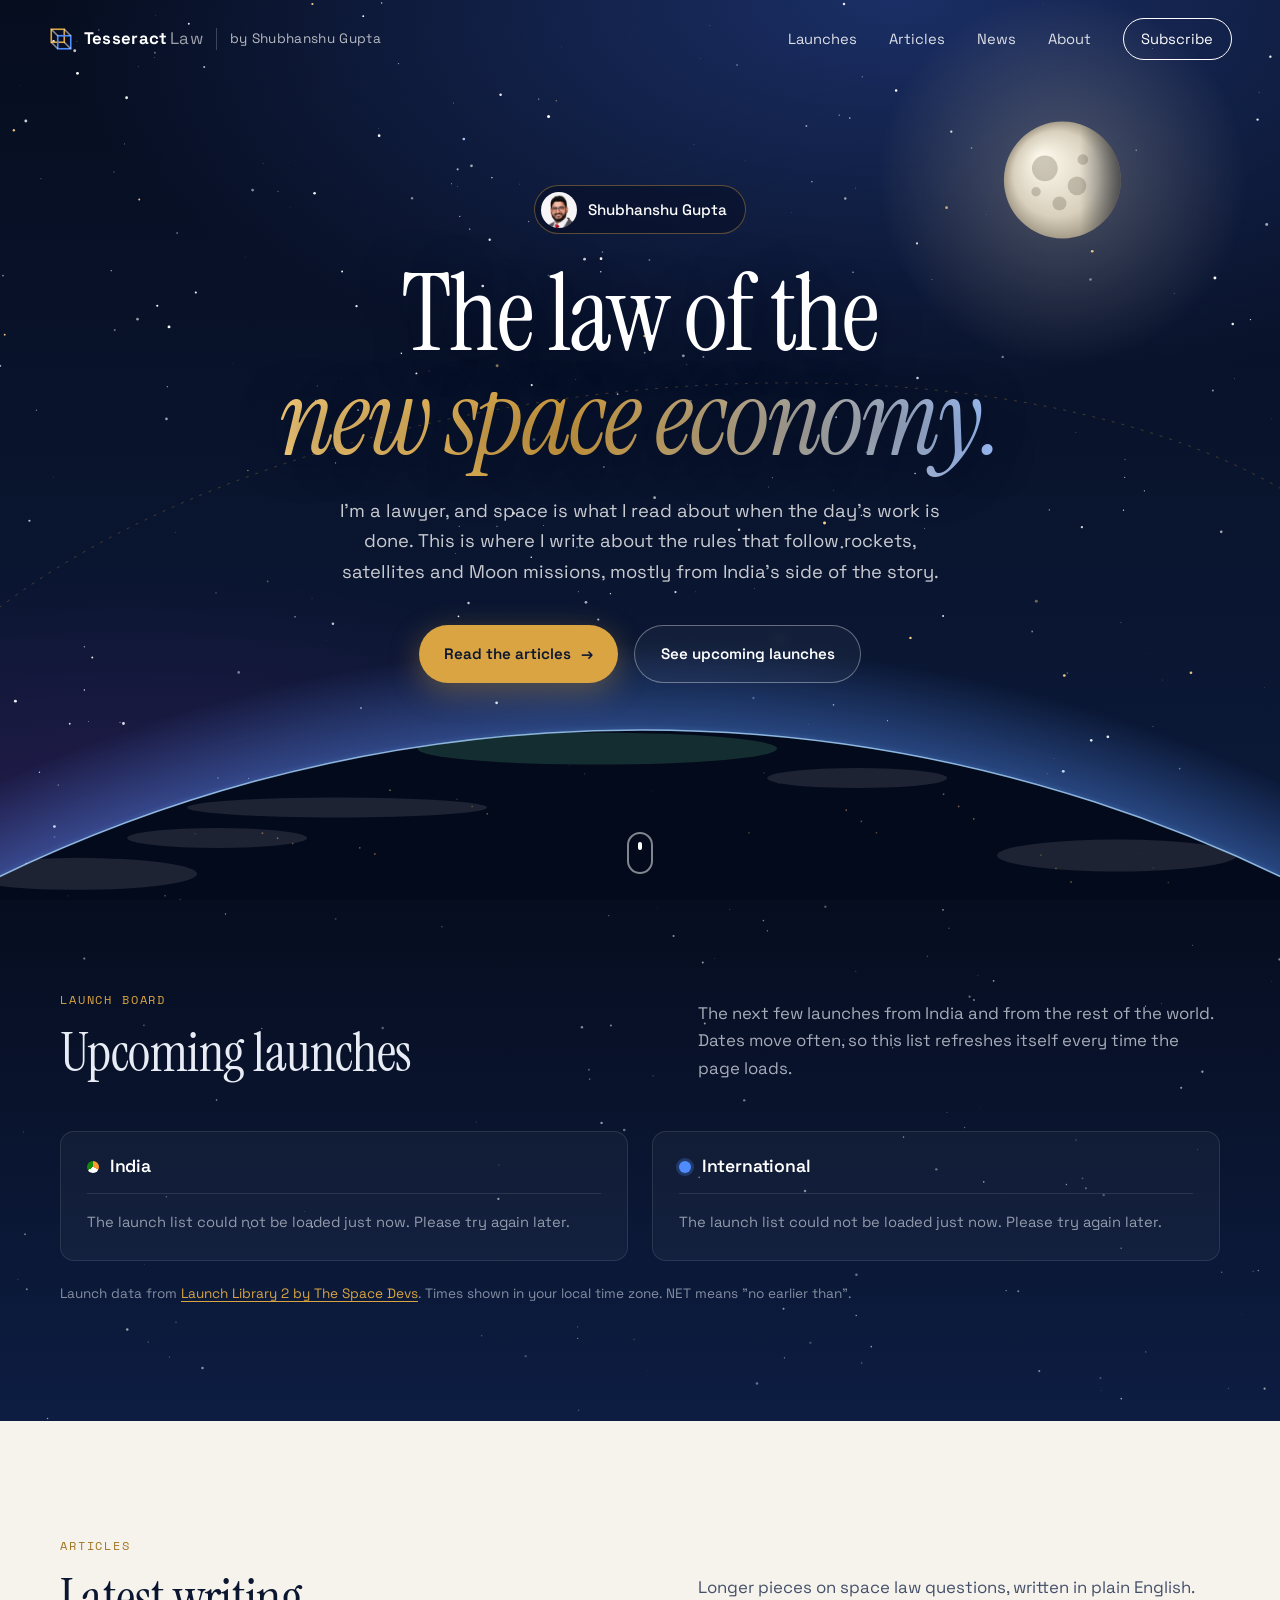
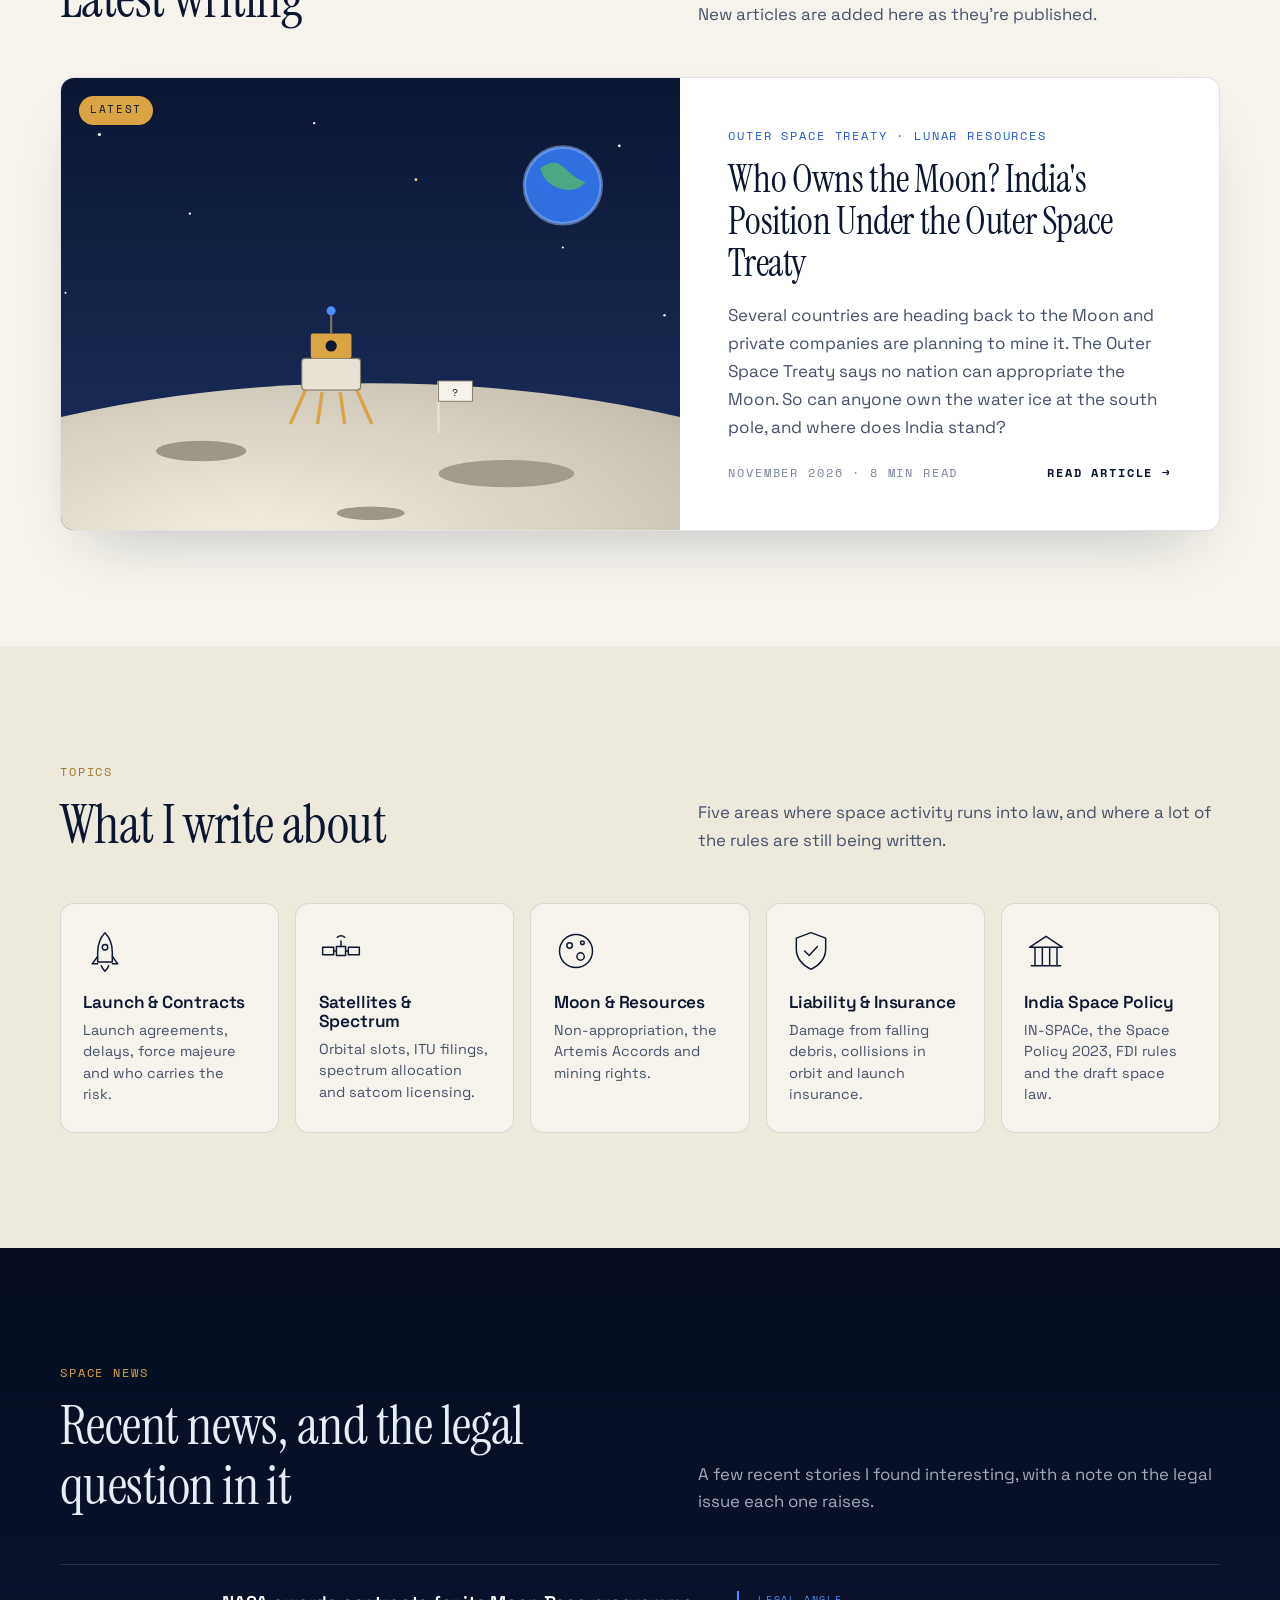
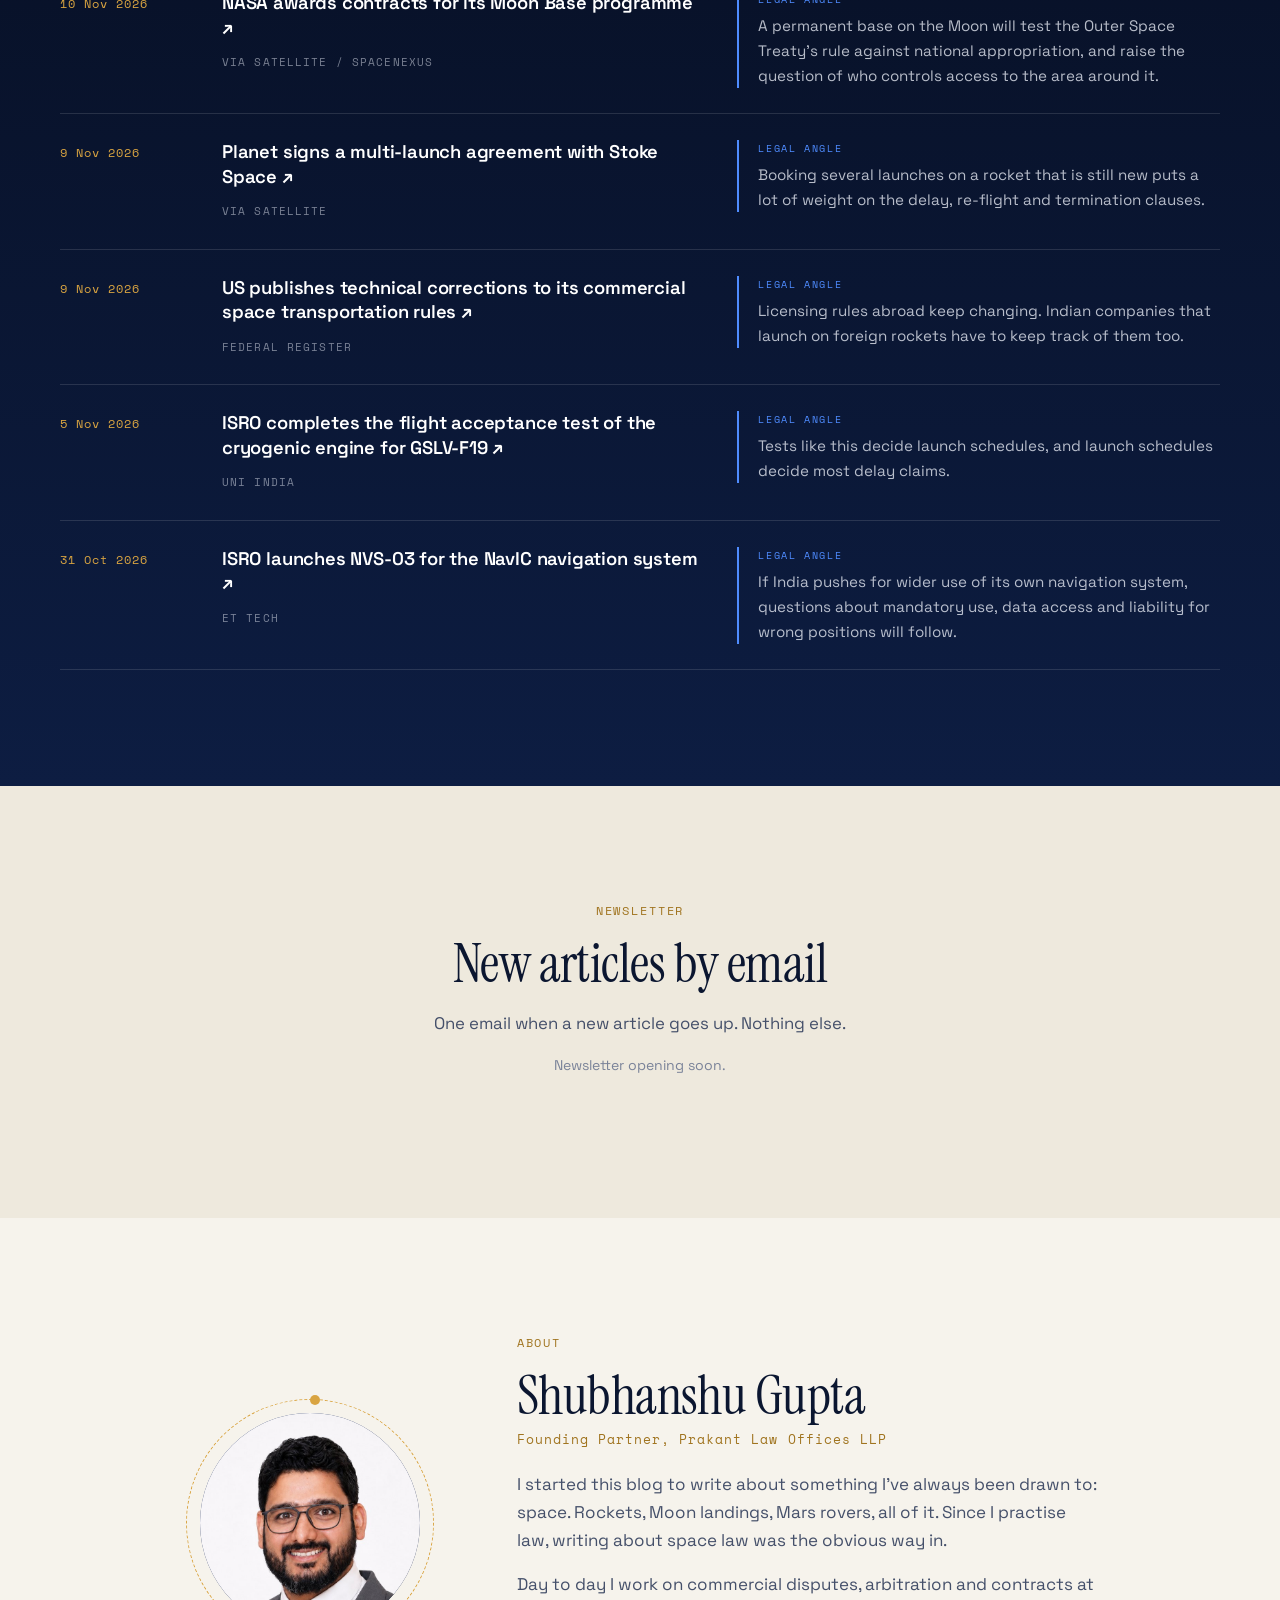
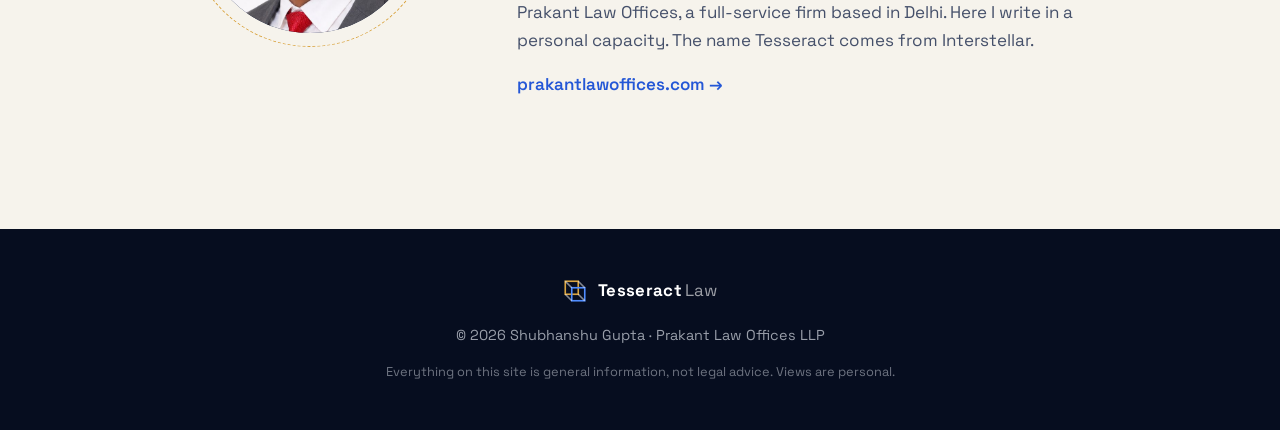
==== commit e132b14a: "Add files via upload" ====
--- a/index.html
+++ b/index.html
@@ -3,14 +3,15 @@
 <head>
   <meta charset="UTF-8">
   <meta name="viewport" content="width=device-width, initial-scale=1.0">
-  <title>Tesseract Law — The Law of the New Space Economy</title>
-  <meta name="description" content="Space law briefings for founders, investors and operators building India's space economy. Launch contracts, satellites and spectrum, lunar resources, liability, and Indian space policy — by Shubhanshu Gupta.">
+  <title>Tesseract Law | Space law notes by Shubhanshu Gupta</title>
+  <meta name="description" content="Shubhanshu Gupta writes about space law, India's space programme and the rules that apply once things leave the ground. Articles, upcoming launches and space news.">
   <meta name="author" content="Shubhanshu Gupta">
-  <meta property="og:title" content="Tesseract Law — The Law of the New Space Economy">
-  <meta property="og:description" content="Space law briefings for founders building India's space economy.">
+  <meta property="og:title" content="Tesseract Law | Space law notes by Shubhanshu Gupta">
+  <meta property="og:description" content="Articles on space law and India's space economy, with a live board of upcoming launches.">
   <meta property="og:type" content="website">
   <meta property="og:url" content="https://tesseractlaw.github.io/">
-  <meta name="twitter:card" content="summary_large_image">
+  <meta property="og:image" content="https://tesseractlaw.github.io/images/shubhanshu-gupta.jpg">
+  <meta name="twitter:card" content="summary">
   <meta name="theme-color" content="#060d1f">
   <link rel="preconnect" href="https://fonts.googleapis.com">
   <link rel="preconnect" href="https://fonts.gstatic.com" crossorigin>
@@ -29,11 +30,12 @@
         <path d="M4 4 L12 12 M20 4 L28 12 M4 20 L12 28 M20 20 L28 28" />
       </svg>
       <span>Tesseract<em>Law</em></span>
+      <span class="brand-by">by Shubhanshu Gupta</span>
     </a>
     <nav class="nav-links" aria-label="Primary">
-      <a href="#briefings">Briefings</a>
-      <a href="#topics">Topics</a>
-      <a href="#mission-log">Mission Log</a>
+      <a href="#launches">Launches</a>
+      <a href="#articles">Articles</a>
+      <a href="#news">News</a>
       <a href="#about">About</a>
       <a href="#subscribe" class="nav-cta">Subscribe</a>
     </nav>
@@ -44,33 +46,68 @@
   <section class="hero" id="top">
     <canvas id="space-scene" aria-hidden="true"></canvas>
     <div class="hero-inner">
-      <p class="eyebrow"><span class="pulse"></span> Space law briefings for founders</p>
+      <a href="#about" class="author-chip">
+        <img src="images/shubhanshu-gupta.jpg" alt="" width="36" height="36">
+        <span>Shubhanshu Gupta</span>
+      </a>
       <h1>The law of the<br><em>new space economy.</em></h1>
       <p class="hero-sub">
-        Launch contracts, satellite licensing, lunar resources and India's emerging space regime —
-        explained for the people building it.
+        I'm a lawyer, and space is what I read about when the day's work is done.
+        This is where I write about the rules that follow rockets, satellites and Moon missions, mostly from India's side of the story.
       </p>
       <div class="hero-actions">
-        <a href="#briefings" class="btn btn-primary">Read the briefings <span aria-hidden="true">→</span></a>
-        <a href="#subscribe" class="btn btn-ghost">Get new briefings by email</a>
-      </div>
-    </div>
-    <a href="#briefings" class="scroll-cue" aria-label="Scroll to briefings"><span></span></a>
-  </section>
-
-  <!-- ============ BRIEFINGS ============ -->
+        <a href="#articles" class="btn btn-primary">Read the articles <span aria-hidden="true">→</span></a>
+        <a href="#launches" class="btn btn-ghost">See upcoming launches</a>
+      </div>
+    </div>
+    <a href="#launches" class="scroll-cue" aria-label="Scroll down"><span></span></a>
+  </section>
+
   <main>
-  <section class="section section-paper" id="briefings">
-    <div class="container">
-      <div class="section-head">
-        <div>
-          <p class="kicker">01 — Briefings</p>
-          <h2>Latest analysis</h2>
-        </div>
-        <p class="section-intro">Long-form pieces on the legal questions space companies actually run into — written by a practising lawyer, not a press release.</p>
-      </div>
-
-      <!-- Featured -->
+  <!-- ============ UPCOMING LAUNCHES (live) ============ -->
+  <section class="section section-dark launches" id="launches">
+    <canvas class="mini-stars" aria-hidden="true"></canvas>
+    <div class="container">
+      <div class="section-head">
+        <div>
+          <p class="kicker kicker-light">Launch board</p>
+          <h2>Upcoming launches</h2>
+        </div>
+        <p class="section-intro">The next few launches from India and from the rest of the world. Dates move often, so this list refreshes itself every time the page loads.</p>
+      </div>
+
+      <div class="board">
+        <div class="board-col">
+          <h3 class="board-title"><span class="flag-dot india"></span>India</h3>
+          <ol class="board-list" id="launches-india">
+            <li class="board-loading">Loading launches…</li>
+          </ol>
+        </div>
+        <div class="board-col">
+          <h3 class="board-title"><span class="flag-dot world"></span>International</h3>
+          <ol class="board-list" id="launches-world">
+            <li class="board-loading">Loading launches…</li>
+          </ol>
+        </div>
+      </div>
+      <p class="board-source">
+        Launch data from <a href="https://thespacedevs.com/llapi" target="_blank" rel="noopener">Launch Library 2 by The Space Devs</a>.
+        Times shown in your local time zone. NET means "no earlier than".
+      </p>
+    </div>
+  </section>
+
+  <!-- ============ ARTICLES ============ -->
+  <section class="section section-paper" id="articles">
+    <div class="container">
+      <div class="section-head">
+        <div>
+          <p class="kicker">Articles</p>
+          <h2>Latest writing</h2>
+        </div>
+        <p class="section-intro">Longer pieces on space law questions, written in plain English. New articles are added here as they're published.</p>
+      </div>
+
       <a class="feature reveal" href="posts/who-owns-the-moon.html">
         <div class="feature-art art-moon" aria-hidden="true">
           <svg viewBox="0 0 600 400" preserveAspectRatio="xMidYMid slice">
@@ -92,16 +129,13 @@
               <circle cx="250" cy="40" r="1" fill="#fff"/><circle cx="560" cy="210" r="1.1" fill="#fff"/>
               <circle cx="30" cy="190" r="0.9" fill="#fff"/><circle cx="340" cy="90" r="1.2" fill="#ffd98a"/>
             </g>
-            <!-- Earth in the sky -->
             <circle cx="470" cy="95" r="34" fill="#2f6fe0"/>
             <path d="M450 80 q12 -10 22 0 t18 12 q-8 10 -22 6 t-18 -18z" fill="#4fae7a" opacity=".9"/>
             <circle cx="470" cy="95" r="34" fill="none" stroke="#9cc4ff" stroke-opacity=".5" stroke-width="3"/>
-            <!-- Lunar surface -->
             <ellipse cx="300" cy="470" rx="520" ry="200" fill="url(#moonG)"/>
             <ellipse cx="150" cy="330" rx="40" ry="9" fill="#9e9787"/>
             <ellipse cx="420" cy="350" rx="60" ry="12" fill="#a39c8c"/>
             <ellipse cx="300" cy="385" rx="30" ry="6" fill="#9e9787"/>
-            <!-- Lander -->
             <g class="lander" transform="translate(265 248)">
               <path d="M-36 58 L-20 22 M36 58 L20 22 M-12 58 L-8 30 M12 58 L8 30" stroke="#d9a441" stroke-width="3" fill="none"/>
               <rect x="-26" y="0" width="52" height="28" rx="3" fill="#e7e2d4" stroke="#7a7466"/>
@@ -110,86 +144,21 @@
               <line x1="0" y1="-22" x2="0" y2="-40" stroke="#7a7466" stroke-width="2"/>
               <circle cx="0" cy="-42" r="4" fill="#4f8cff"/>
             </g>
-            <!-- Flag -->
             <g transform="translate(360 268)">
               <line x1="0" y1="0" x2="0" y2="46" stroke="#e7e2d4" stroke-width="2"/>
               <rect class="flag" x="0" y="0" width="30" height="18" fill="#f5f2ea" stroke="#7a7466" stroke-width=".8"/>
               <text x="15" y="13" text-anchor="middle" font-family="Space Mono, monospace" font-size="9" fill="#0a1633">?</text>
             </g>
           </svg>
-          <span class="badge">Featured</span>
+          <span class="badge">Latest</span>
         </div>
         <div class="feature-body">
-          <p class="tag">International Space Law · Outer Space Treaty</p>
+          <p class="tag">Outer Space Treaty · Lunar resources</p>
           <h3>Who Owns the Moon? India's Position Under the Outer Space Treaty</h3>
-          <p>Four nations are actively returning to the lunar surface. Private companies are planning mines. The Outer Space Treaty says no nation can "appropriate" the Moon — so what does that mean for resource extraction, and where does India stand?</p>
-          <p class="meta">November 2026 · 8 min read <span class="read">Read briefing →</span></p>
+          <p>Several countries are heading back to the Moon and private companies are planning to mine it. The Outer Space Treaty says no nation can appropriate the Moon. So can anyone own the water ice at the south pole, and where does India stand?</p>
+          <p class="meta">November 2026 · 8 min read <span class="read">Read article →</span></p>
         </div>
       </a>
-
-      <div class="card-grid">
-        <a class="card reveal" href="posts/force-majeure-satellite-launch.html">
-          <div class="card-art art-launch" aria-hidden="true">
-            <svg viewBox="0 0 400 240" preserveAspectRatio="xMidYMid slice">
-              <defs>
-                <linearGradient id="dawn" x1="0" y1="0" x2="0" y2="1">
-                  <stop offset="0%" stop-color="#1b2a55"/>
-                  <stop offset="70%" stop-color="#e58a5a"/>
-                  <stop offset="100%" stop-color="#f6c77d"/>
-                </linearGradient>
-              </defs>
-              <rect width="400" height="240" fill="url(#dawn)"/>
-              <rect y="200" width="400" height="40" fill="#22243a"/>
-              <!-- Launch tower -->
-              <g stroke="#3b3f5c" stroke-width="2" fill="none">
-                <path d="M150 200 V70 M170 200 V70"/>
-                <path d="M150 90 L170 110 M170 90 L150 110 M150 130 L170 150 M170 130 L150 150 M150 170 L170 190 M170 170 L150 190"/>
-                <path d="M170 100 H188"/>
-              </g>
-              <!-- Rocket on pad -->
-              <g class="rocket-hold" transform="translate(200 0)">
-                <path d="M0 62 C8 74 10 86 10 100 V190 H-10 V100 C-10 86 -8 74 0 62Z" fill="#f5f2ea" stroke="#2b2d45" stroke-width="1.2"/>
-                <rect x="-10" y="120" width="20" height="8" fill="#d9a441"/>
-                <path d="M-10 170 L-20 196 L-10 190Z M10 170 L20 196 L10 190Z" fill="#c24a3a"/>
-              </g>
-              <!-- Hold sign -->
-              <g transform="translate(300 60)">
-                <rect x="-62" y="-18" width="124" height="36" rx="4" fill="#0a1633" opacity=".85"/>
-                <text x="0" y="6" text-anchor="middle" font-family="Space Mono, ui-monospace, monospace" font-size="14" font-weight="700" fill="#ff6b5a" class="blink">T-00:00 HOLD</text>
-              </g>
-            </svg>
-          </div>
-          <div class="card-body">
-            <p class="tag">Contracts · Launch · Founders</p>
-            <h3>Your Satellite Launch Contract Has a Force Majeure Clause. It Won't Work the Way You Think.</h3>
-            <p>How narrowly Indian courts read force majeure — and what actually happens when a regulatory hold delays your launch by eight months.</p>
-            <p class="meta">November 2026 · 7 min read <span class="read">Read →</span></p>
-          </div>
-        </a>
-
-        <div class="launchpad reveal">
-          <p class="kicker">On the launchpad</p>
-          <h3>Briefings in preparation</h3>
-          <ul>
-            <li>
-              <span class="lp-tag">Liability</span>
-              <strong>Gaganyaan goes up — who is liable if something goes wrong?</strong>
-              <span class="lp-note">The 1972 Liability Convention vs. public–private missions</span>
-            </li>
-            <li>
-              <span class="lp-tag">Spectrum</span>
-              <strong>Starlink vs. Jio: the satellite spectrum fight and its legal stakes</strong>
-              <span class="lp-note">Administrative allocation, auctions and the ITU</span>
-            </li>
-            <li>
-              <span class="lp-tag">India Policy</span>
-              <strong>IN-SPACe authorisation, explained for founders</strong>
-              <span class="lp-note">What to file, when, and what slows it down</span>
-            </li>
-          </ul>
-          <a href="#subscribe" class="text-link">Get these when they launch →</a>
-        </div>
-      </div>
     </div>
   </section>
 
@@ -198,79 +167,53 @@
     <div class="container">
       <div class="section-head">
         <div>
-          <p class="kicker">02 — Coverage</p>
+          <p class="kicker">Topics</p>
           <h2>What I write about</h2>
         </div>
-        <p class="section-intro">Five areas where space businesses most often meet the law — and where the rules are still being written.</p>
+        <p class="section-intro">Five areas where space activity runs into law, and where a lot of the rules are still being written.</p>
       </div>
       <div class="topic-grid">
         <div class="topic reveal">
           <svg viewBox="0 0 48 48" aria-hidden="true"><path d="M24 4c6 6 8 14 8 22v10H16V26c0-8 2-16 8-22z"/><path d="M16 30l-6 8h6M32 30l6 8h-6"/><path d="M20 40c1 3 2 4 4 6 2-2 3-3 4-6"/><circle cx="24" cy="20" r="3"/></svg>
           <h3>Launch &amp; Contracts</h3>
-          <p>Launch services agreements, delays, force majeure, risk allocation and cross-waivers.</p>
+          <p>Launch agreements, delays, force majeure and who carries the risk.</p>
         </div>
         <div class="topic reveal">
           <svg viewBox="0 0 48 48" aria-hidden="true"><rect x="19" y="19" width="10" height="10"/><rect x="4" y="20" width="12" height="8"/><rect x="32" y="20" width="12" height="8"/><path d="M16 24h3M29 24h3M24 19v-6M20 9a6 6 0 018 0"/></svg>
           <h3>Satellites &amp; Spectrum</h3>
-          <p>Orbital slots, ITU filings, spectrum allocation, satcom licensing and TRAI.</p>
+          <p>Orbital slots, ITU filings, spectrum allocation and satcom licensing.</p>
         </div>
         <div class="topic reveal">
           <svg viewBox="0 0 48 48" aria-hidden="true"><circle cx="24" cy="24" r="18"/><circle cx="17" cy="18" r="3"/><circle cx="29" cy="30" r="4"/><circle cx="31" cy="15" r="2"/></svg>
           <h3>Moon &amp; Resources</h3>
-          <p>Non-appropriation, Artemis Accords, lunar mining rights and the South Pole race.</p>
+          <p>Non-appropriation, the Artemis Accords and mining rights.</p>
         </div>
         <div class="topic reveal">
           <svg viewBox="0 0 48 48" aria-hidden="true"><path d="M24 4l16 6v12c0 10-7 18-16 22C15 40 8 32 8 22V10z"/><path d="M17 24l5 5 9-10"/></svg>
           <h3>Liability &amp; Insurance</h3>
-          <p>State liability, debris, collisions, third-party damage and launch insurance.</p>
+          <p>Damage from falling debris, collisions in orbit and launch insurance.</p>
         </div>
         <div class="topic reveal">
           <svg viewBox="0 0 48 48" aria-hidden="true"><path d="M8 40h32M12 40V20M20 40V20M28 40V20M36 40V20M6 20h36L24 8z"/></svg>
           <h3>India Space Policy</h3>
-          <p>IN-SPACe, the Space Policy 2023, FDI in space, NSIL and the draft Space Activities Bill.</p>
-        </div>
-      </div>
-    </div>
-  </section>
-
-  <!-- ============ MISSION LOG (NEWS) ============ -->
-  <section class="section section-dark" id="mission-log">
+          <p>IN-SPACe, the Space Policy 2023, FDI rules and the draft space law.</p>
+        </div>
+      </div>
+    </div>
+  </section>
+
+  <!-- ============ NEWS ============ -->
+  <section class="section section-dark" id="news">
     <canvas class="mini-stars" aria-hidden="true"></canvas>
     <div class="container">
       <div class="section-head">
         <div>
-          <p class="kicker kicker-light">03 — Mission Log</p>
-          <h2>Space news, with the legal angle</h2>
-        </div>
-        <p class="section-intro">Recent developments worth a founder's attention — and the legal question each one raises.</p>
+          <p class="kicker kicker-light">Space news</p>
+          <h2>Recent news, and the legal question in it</h2>
+        </div>
+        <p class="section-intro">A few recent stories I found interesting, with a note on the legal issue each one raises.</p>
       </div>
       <ol class="log" id="news-list"><!-- filled from data/news.js --></ol>
-    </div>
-  </section>
-
-  <!-- ============ FOR FOUNDERS ============ -->
-  <section class="section section-paper" id="founders">
-    <div class="container">
-      <div class="founders reveal">
-        <div class="founders-art" aria-hidden="true">
-          <div class="orbit o1"><span class="sat"></span></div>
-          <div class="orbit o2"><span class="sat sat-gold"></span></div>
-          <div class="orbit o3"><span class="sat"></span></div>
-          <div class="planet"></div>
-        </div>
-        <div class="founders-copy">
-          <p class="kicker">The practice</p>
-          <h2>Where this writing comes from</h2>
-          <p>These briefings draw on day-to-day work in contracts, regulation and disputes at Prakant Law Offices LLP, a full-service firm based in Delhi. Areas of practice relevant to the space sector include:</p>
-          <ul class="checks">
-            <li>Commercial contracts &amp; technology agreements</li>
-            <li>Regulatory &amp; policy matters</li>
-            <li>Corporate, investment &amp; FDI</li>
-            <li>Arbitration &amp; commercial litigation</li>
-          </ul>
-          <a class="btn btn-dark" href="https://www.prakantlawoffices.com" target="_blank" rel="noopener">Visit Prakant Law Offices <span aria-hidden="true">→</span></a>
-        </div>
-      </div>
     </div>
   </section>
 
@@ -278,11 +221,11 @@
   <section class="section section-paper-2" id="subscribe">
     <div class="container narrow center">
       <p class="kicker">Newsletter</p>
-      <h2>One briefing a month. No noise.</h2>
-      <p class="section-intro center">New analysis on space law and India's space economy, straight to your inbox.</p>
+      <h2>New articles by email</h2>
+      <p class="section-intro center">One email when a new article goes up. Nothing else.</p>
       <form class="subscribe" id="subscribe-form">
         <label for="email" class="sr-only">Email address</label>
-        <input type="email" id="email" name="email" placeholder="you@company.com" required>
+        <input type="email" id="email" name="email" placeholder="you@example.com" required>
         <button type="submit" class="btn btn-primary">Subscribe</button>
       </form>
       <p class="form-note" id="form-note">Free. Unsubscribe anytime.</p>
@@ -293,16 +236,17 @@
   <!-- ============ ABOUT ============ -->
   <section class="section section-paper" id="about">
     <div class="container about">
-      <div class="about-photo" aria-hidden="true">
-        <span>SG</span>
-        <div class="about-ring"></div>
+      <div class="about-photo">
+        <img src="images/shubhanshu-gupta.jpg" alt="Shubhanshu Gupta" width="640" height="640" loading="lazy">
+        <div class="about-ring" aria-hidden="true"></div>
       </div>
       <div>
-        <p class="kicker">About the author</p>
+        <p class="kicker">About</p>
         <h2>Shubhanshu Gupta</h2>
         <p class="about-role">Founding Partner, Prakant Law Offices LLP</p>
-        <p>India is becoming a space nation faster than its legal system can keep up. I'm a litigator and transactional lawyer who finds that gap worth writing about — and worth helping founders navigate.</p>
-        <p>Tesseract Law is where I work through the questions: who owns what in orbit, who pays when things fall, and how Indian law is catching up.</p>
+        <p>I started this blog to write about something I've always been drawn to: space. Rockets, Moon landings, Mars rovers, all of it. Since I practise law, writing about space law was the obvious way in.</p>
+        <p>Day to day I work on commercial disputes, arbitration and contracts at Prakant Law Offices, a full-service firm based in Delhi. Here I write in a personal capacity. The name Tesseract comes from Interstellar.</p>
+        <p><a class="text-link" href="https://www.prakantlawoffices.com" target="_blank" rel="noopener">prakantlawoffices.com →</a></p>
       </div>
     </div>
   </section>
@@ -319,7 +263,7 @@
         <span>Tesseract<em>Law</em></span>
       </a>
       <p>© 2026 Shubhanshu Gupta · <a href="https://www.prakantlawoffices.com" target="_blank" rel="noopener">Prakant Law Offices LLP</a></p>
-      <p class="disclaimer">Content on this site is for general information only and is not legal advice. Views are personal.</p>
+      <p class="disclaimer">Everything on this site is general information, not legal advice. Views are personal.</p>
     </div>
   </footer>
 
--- a/css/home.css
+++ b/css/home.css
@@ -1,5 +1,5 @@
 /* =====================================================
-   TESSERACT LAW — Homepage
+   TESSERACT LAW: homepage styles
    Dark animated hero · light editorial body
    (Article pages still use css/style.css)
    ===================================================== */
@@ -319,3 +319,41 @@
   .reveal { opacity: 1; transform: none; }
 }
 #founders, #about { overflow: hidden; }
+
+/* =========== v2 additions =========== */
+
+/* Name next to the logo */
+.brand-by { font-weight: 400; font-size: .85rem; opacity: .7; padding-left: .8rem; margin-left: .2rem; border-left: 1px solid currentColor; border-left-color: rgba(255,255,255,.3); }
+.nav.scrolled .brand-by { border-left-color: var(--line); }
+
+/* Author chip above the headline */
+.author-chip { display: inline-flex; align-items: center; gap: .7rem; margin-bottom: 1.8rem; padding: .35rem 1.1rem .35rem .35rem; border-radius: 999px; border: 1px solid rgba(217,164,65,.4); background: rgba(6,13,31,.45); backdrop-filter: blur(6px); font-weight: 500; font-size: .95rem; transition: border-color .2s, background .2s; }
+.author-chip:hover { border-color: var(--gold); background: rgba(6,13,31,.7); }
+.author-chip img { width: 36px; height: 36px; border-radius: 50%; object-fit: cover; }
+
+/* Launch board */
+.launches { padding-top: clamp(4rem, 7vw, 6rem); }
+.board { display: grid; grid-template-columns: 1fr 1fr; gap: 1.5rem; }
+.board-col { background: rgba(255,255,255,.035); border: 1px solid rgba(255,255,255,.1); border-radius: var(--radius); padding: 1.6rem 1.6rem .6rem; }
+.board-title { display: flex; align-items: center; gap: .7rem; font-size: 1.1rem; margin-bottom: 1rem; color: #fff; }
+.flag-dot { width: 12px; height: 12px; border-radius: 50%; }
+.flag-dot.india { background: conic-gradient(#ff9933 0 33%, #fff 0 66%, #138808 0); }
+.flag-dot.world { background: var(--blue); box-shadow: 0 0 0 3px rgba(79,140,255,.25); }
+.board-list { list-style: none; }
+.board-list li { display: grid; grid-template-columns: 92px 1fr; gap: 1rem; padding: 1rem 0; border-top: 1px solid rgba(255,255,255,.1); }
+.board-list .when { font-family: var(--mono); font-size: .75rem; line-height: 1.5; color: var(--gold); }
+.board-list .when small { display: block; color: rgba(232,236,245,.5); font-size: .68rem; }
+.board-list .mission { font-weight: 600; color: #fff; line-height: 1.35; }
+.board-list .detail { font-size: .85rem; color: rgba(232,236,245,.62); margin-top: .2rem; }
+.status { display: inline-block; font-family: var(--mono); font-size: .62rem; letter-spacing: .12em; text-transform: uppercase; padding: .15rem .5rem; border-radius: 999px; margin-left: .4rem; vertical-align: 2px; }
+.status.go  { background: rgba(80,200,120,.18); color: #7be3a0; }
+.status.tbc { background: rgba(217,164,65,.18); color: var(--gold); }
+.status.tbd { background: rgba(255,255,255,.1); color: rgba(232,236,245,.7); }
+.board-loading, .board-empty { display: block !important; color: rgba(232,236,245,.6); font-size: .92rem; }
+.board-source { margin-top: 1.4rem; font-size: .85rem; color: rgba(232,236,245,.55); }
+.board-source a { color: var(--gold); text-decoration: underline; text-underline-offset: 3px; }
+
+@media (max-width: 820px) {
+  .board { grid-template-columns: 1fr; }
+  .brand-by { display: none; }
+}
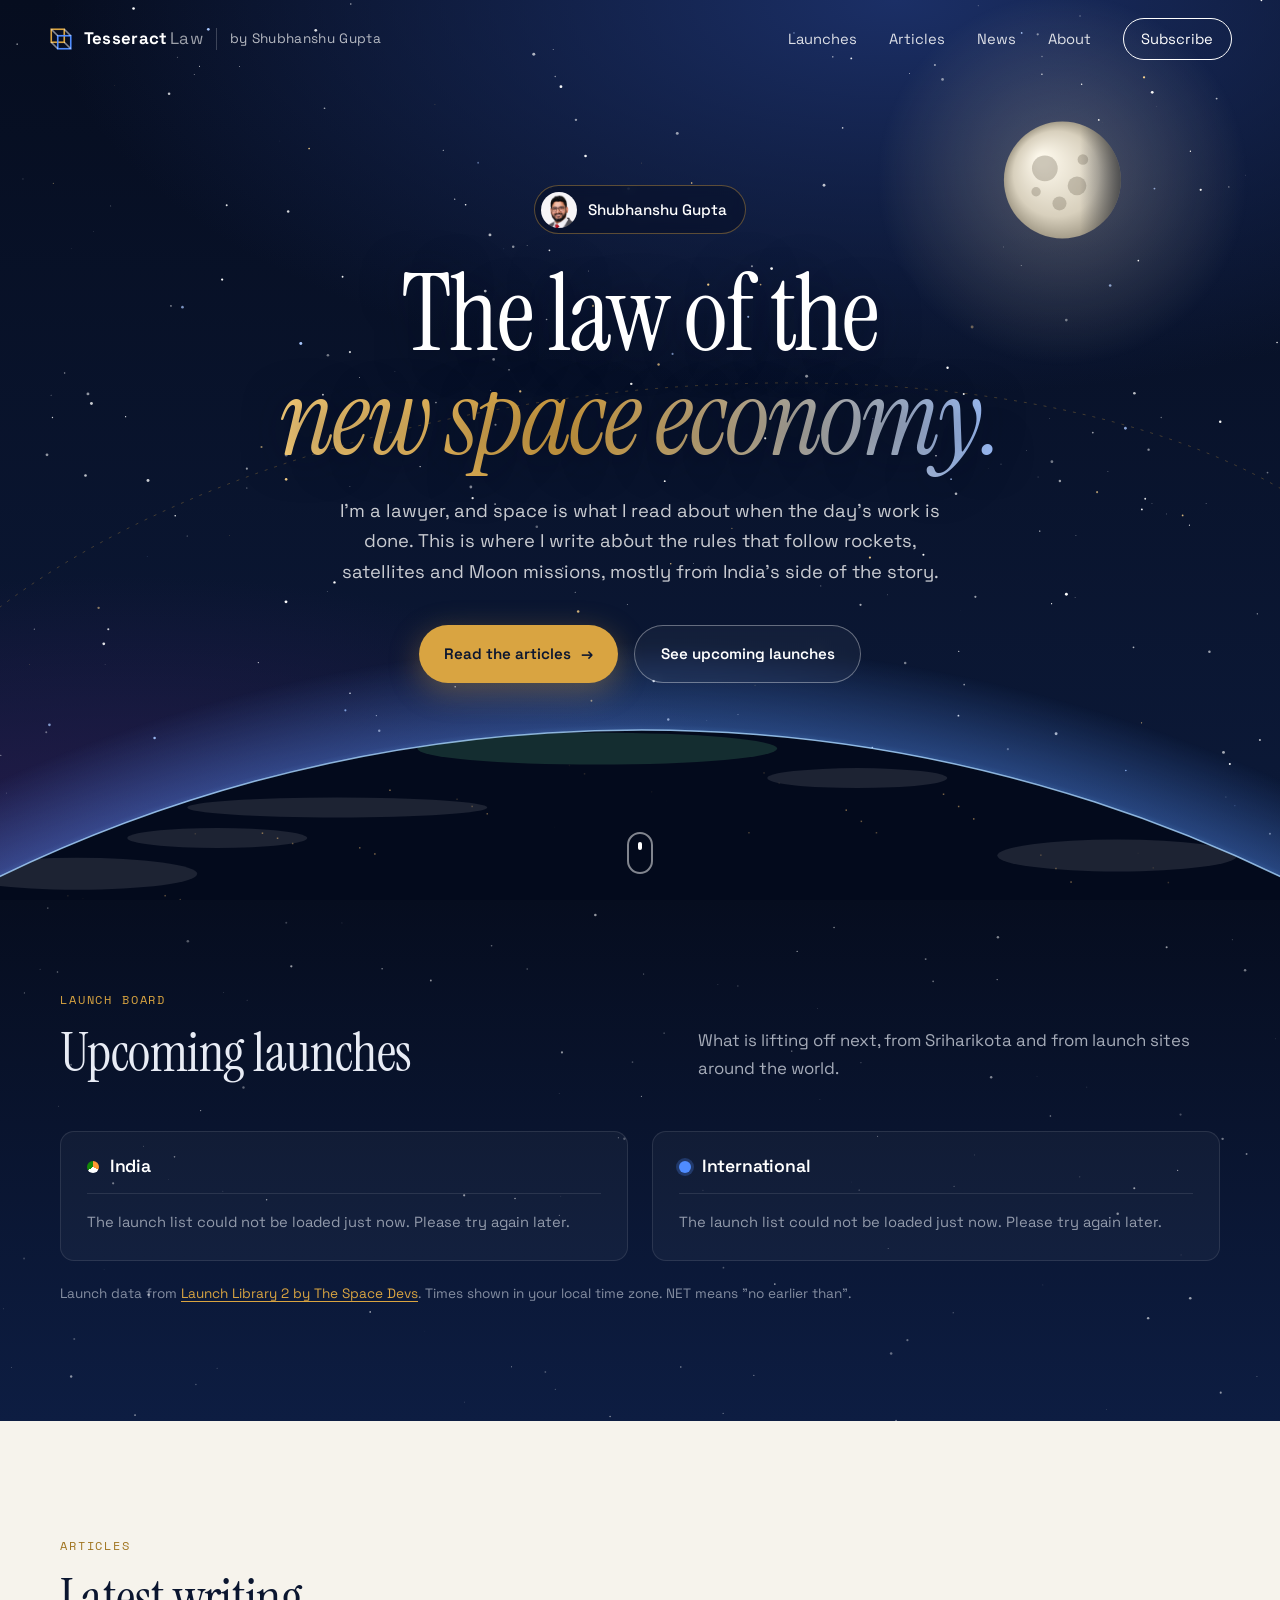
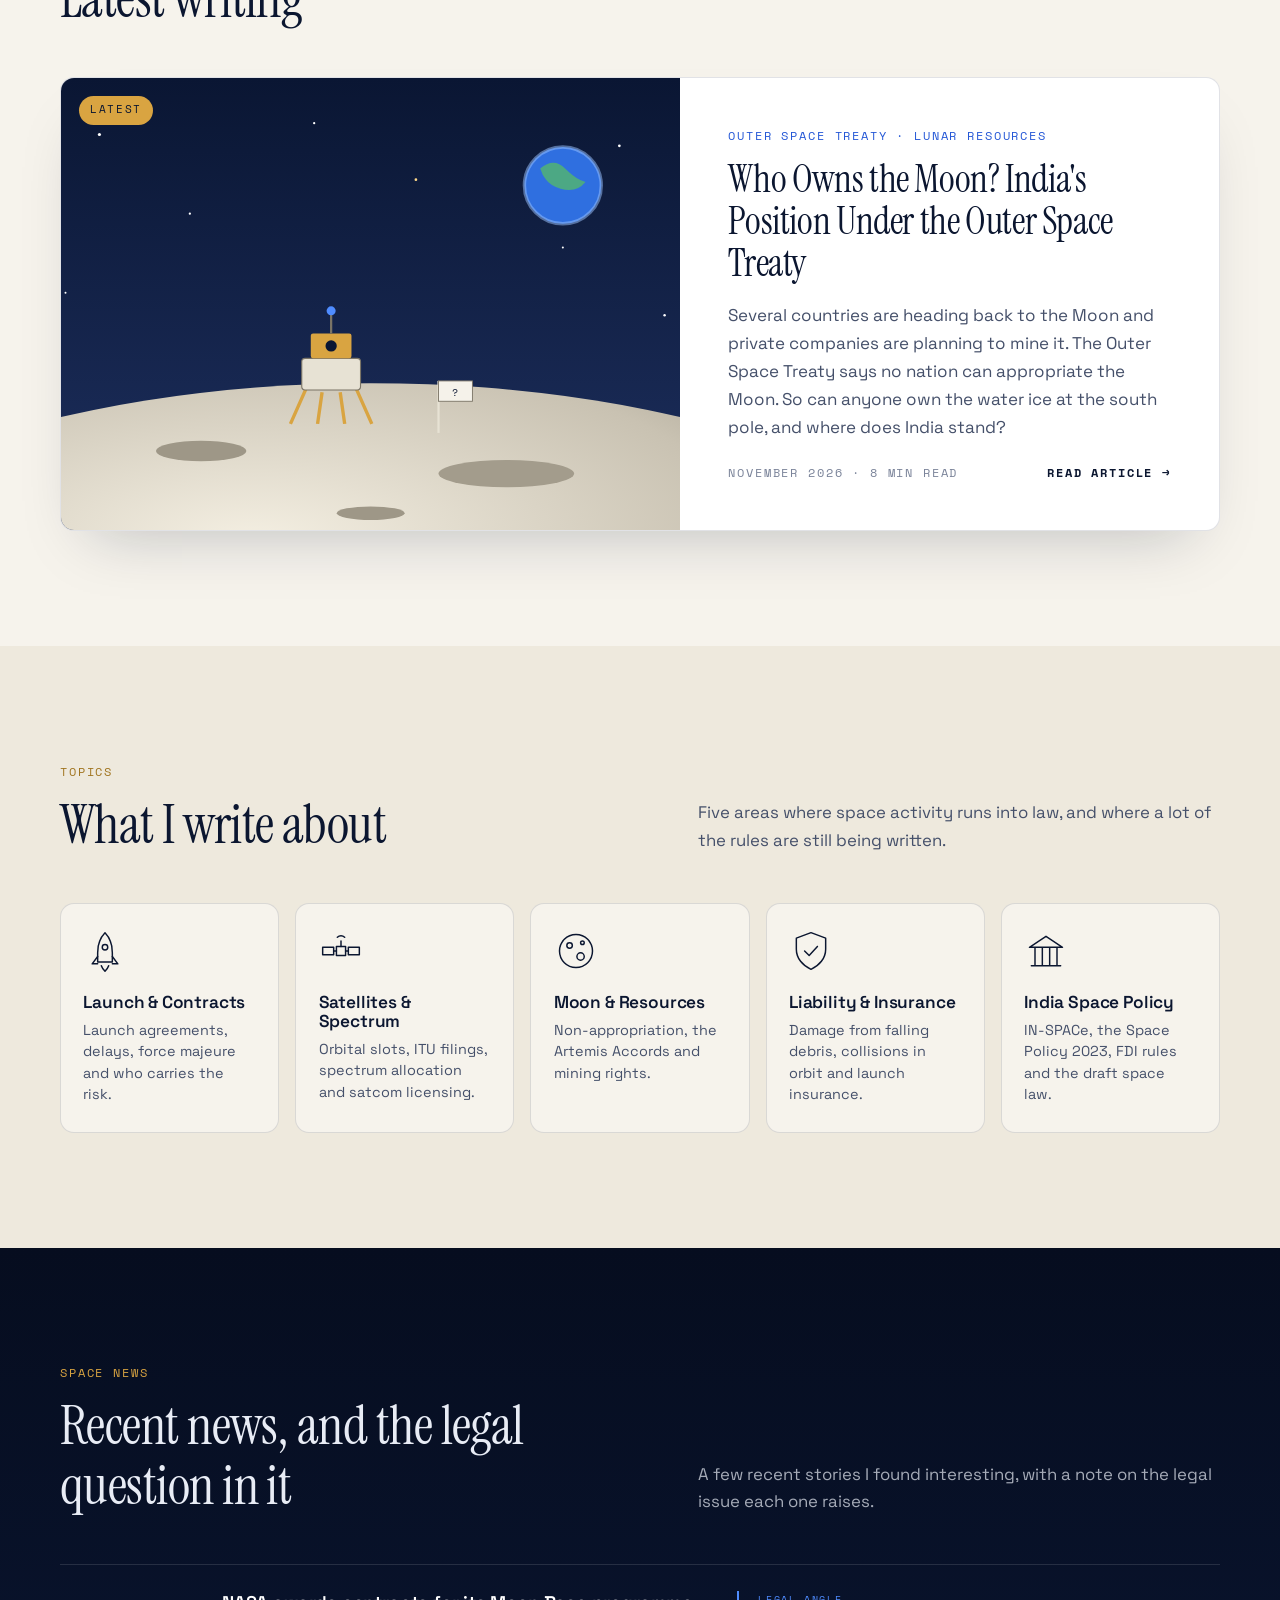
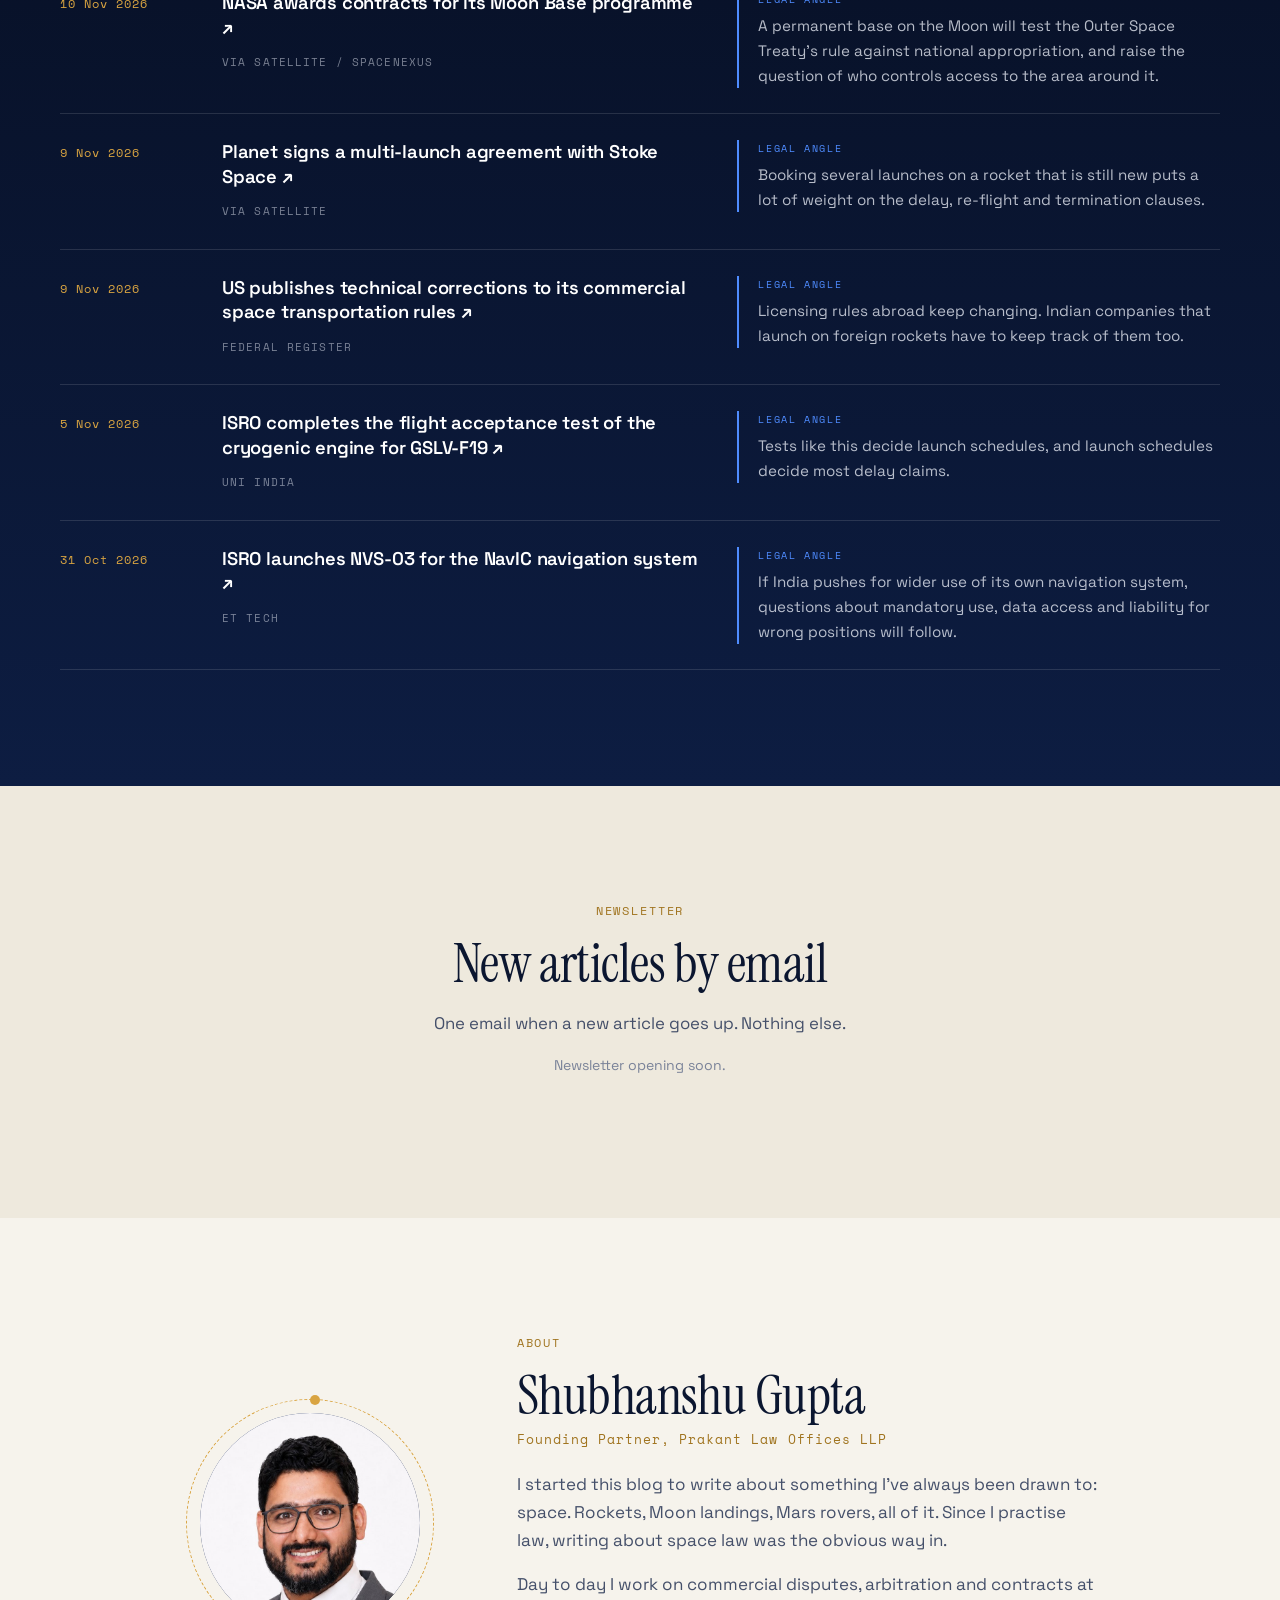
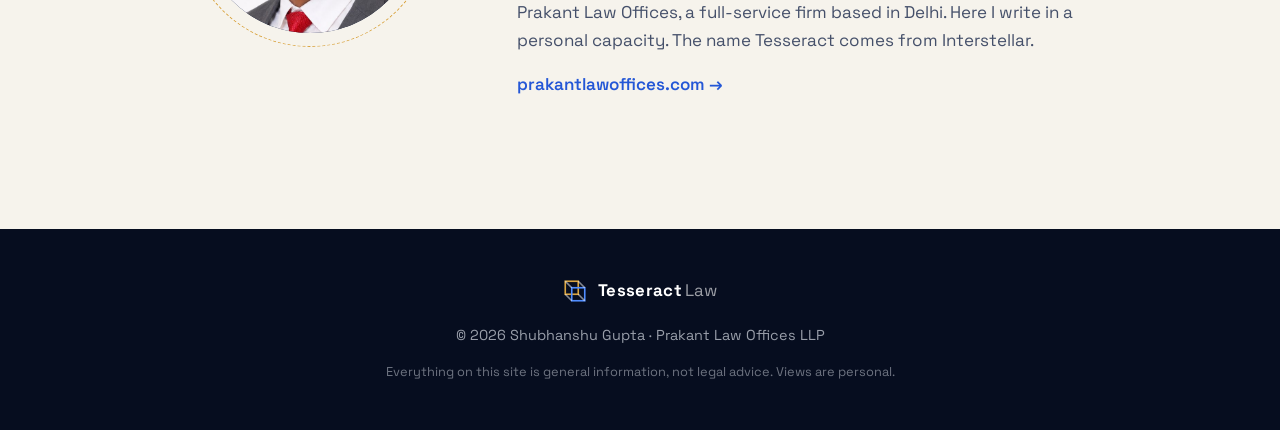
==== commit 0807ed97: "Update index.html" ====
--- a/index.html
+++ b/index.html
@@ -73,7 +73,7 @@
           <p class="kicker kicker-light">Launch board</p>
           <h2>Upcoming launches</h2>
         </div>
-        <p class="section-intro">The next few launches from India and from the rest of the world. Dates move often, so this list refreshes itself every time the page loads.</p>
+        <p class="section-intro">What is lifting off next, from Sriharikota and from launch sites around the world.</p>
       </div>
 
       <div class="board">
@@ -105,7 +105,7 @@
           <p class="kicker">Articles</p>
           <h2>Latest writing</h2>
         </div>
-        <p class="section-intro">Longer pieces on space law questions, written in plain English. New articles are added here as they're published.</p>
+        
       </div>
 
       <a class="feature reveal" href="posts/who-owns-the-moon.html">
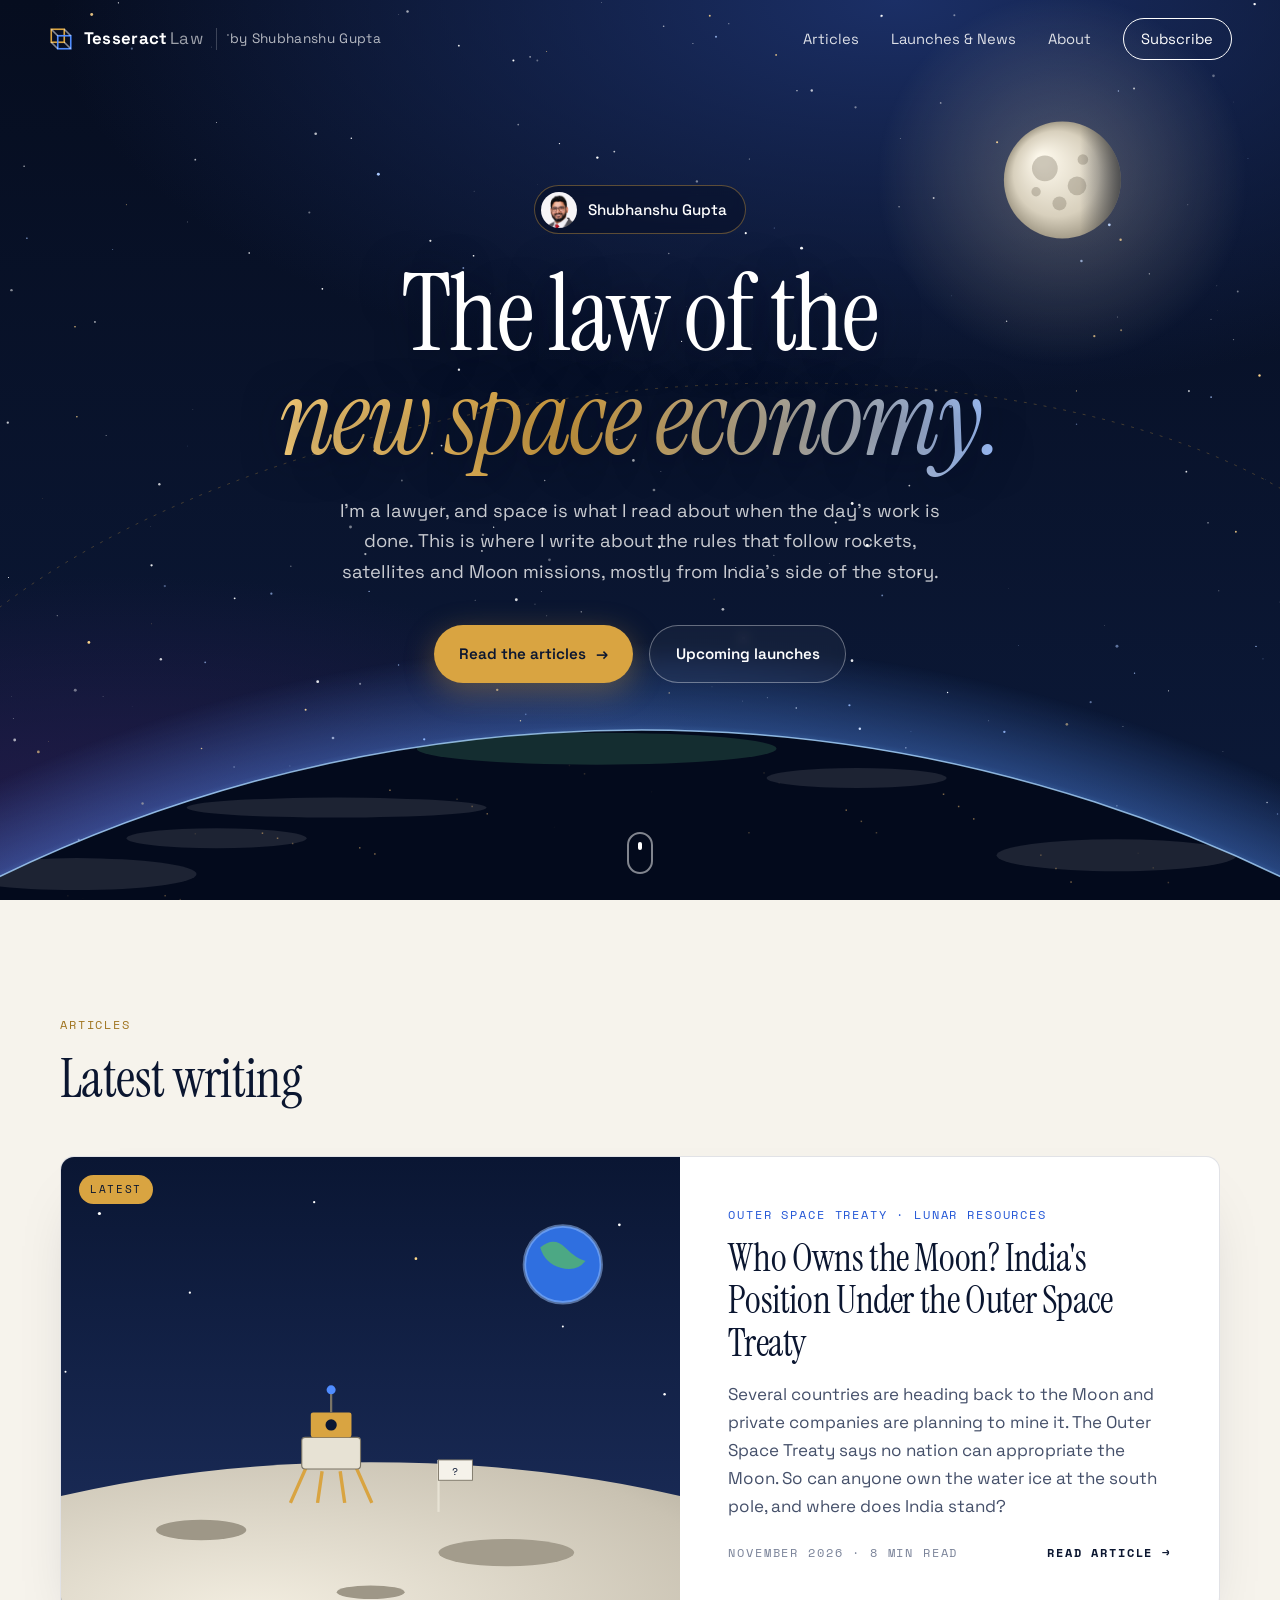
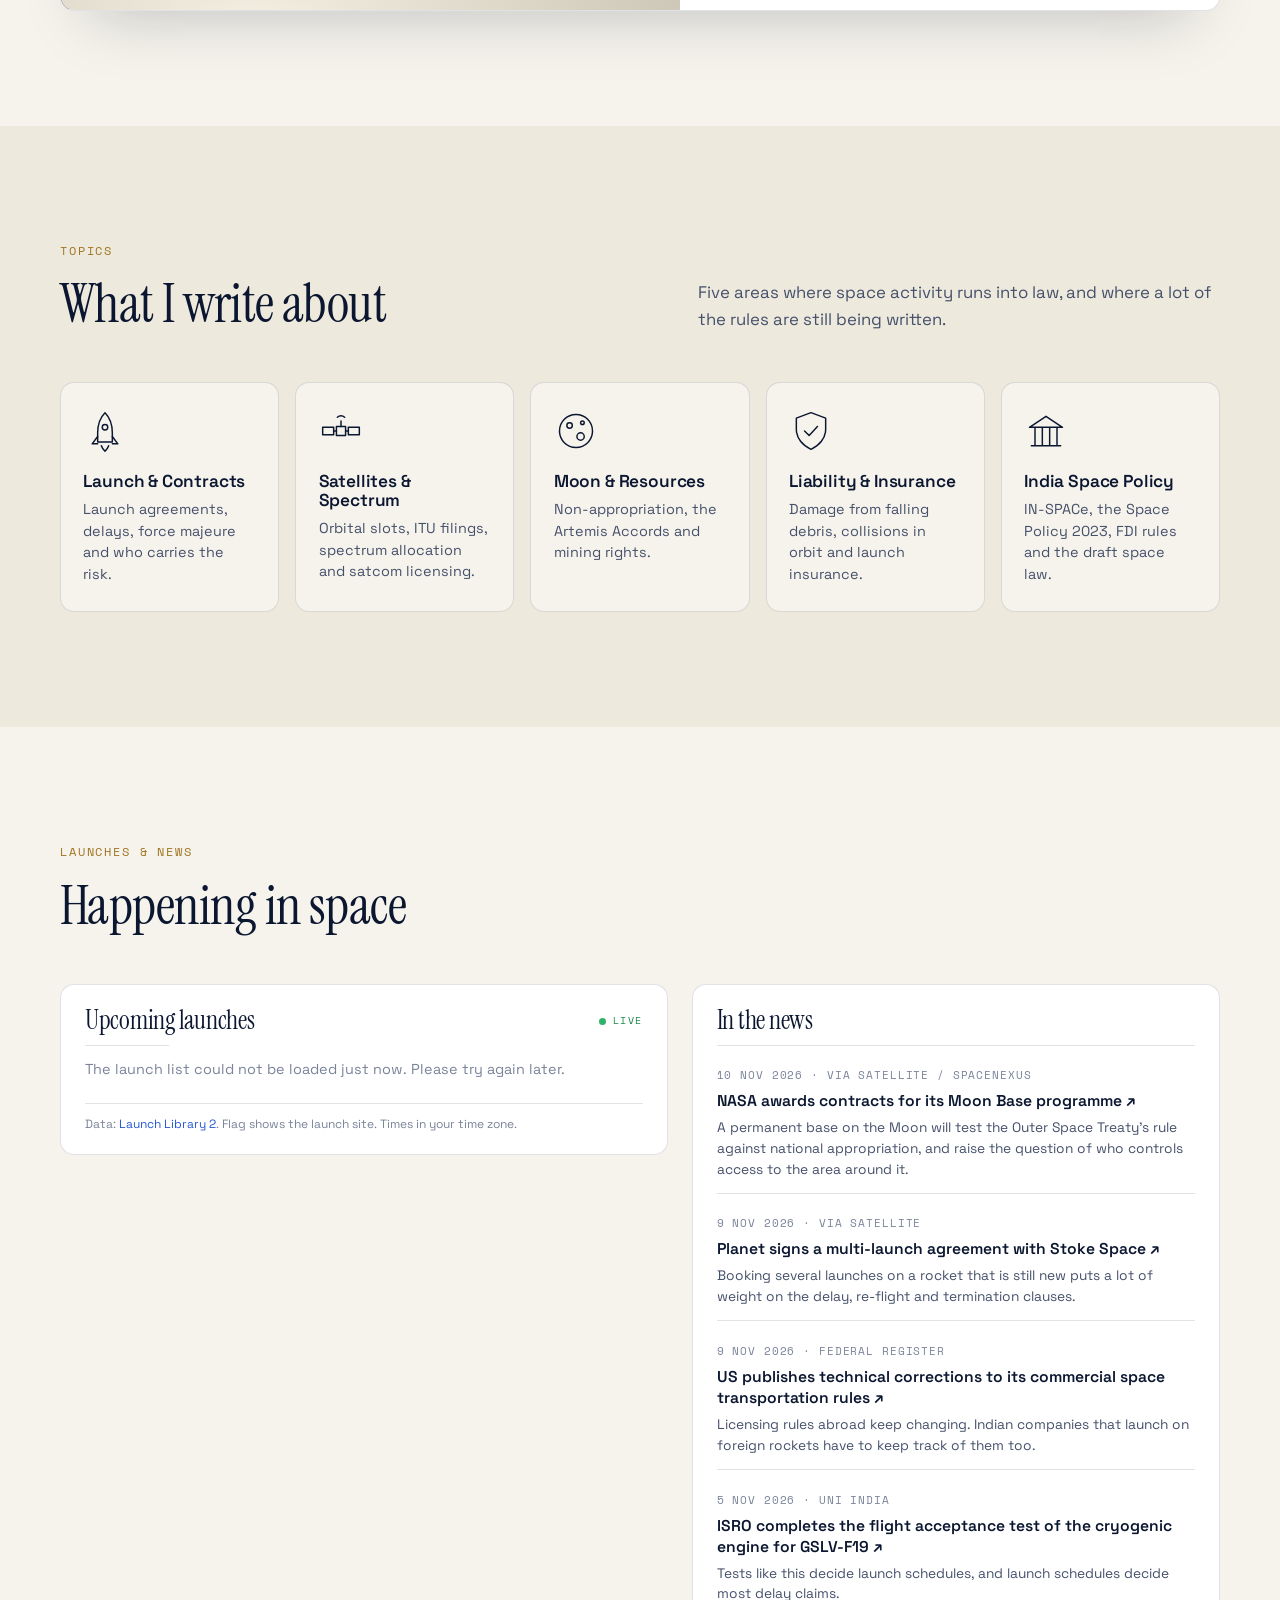
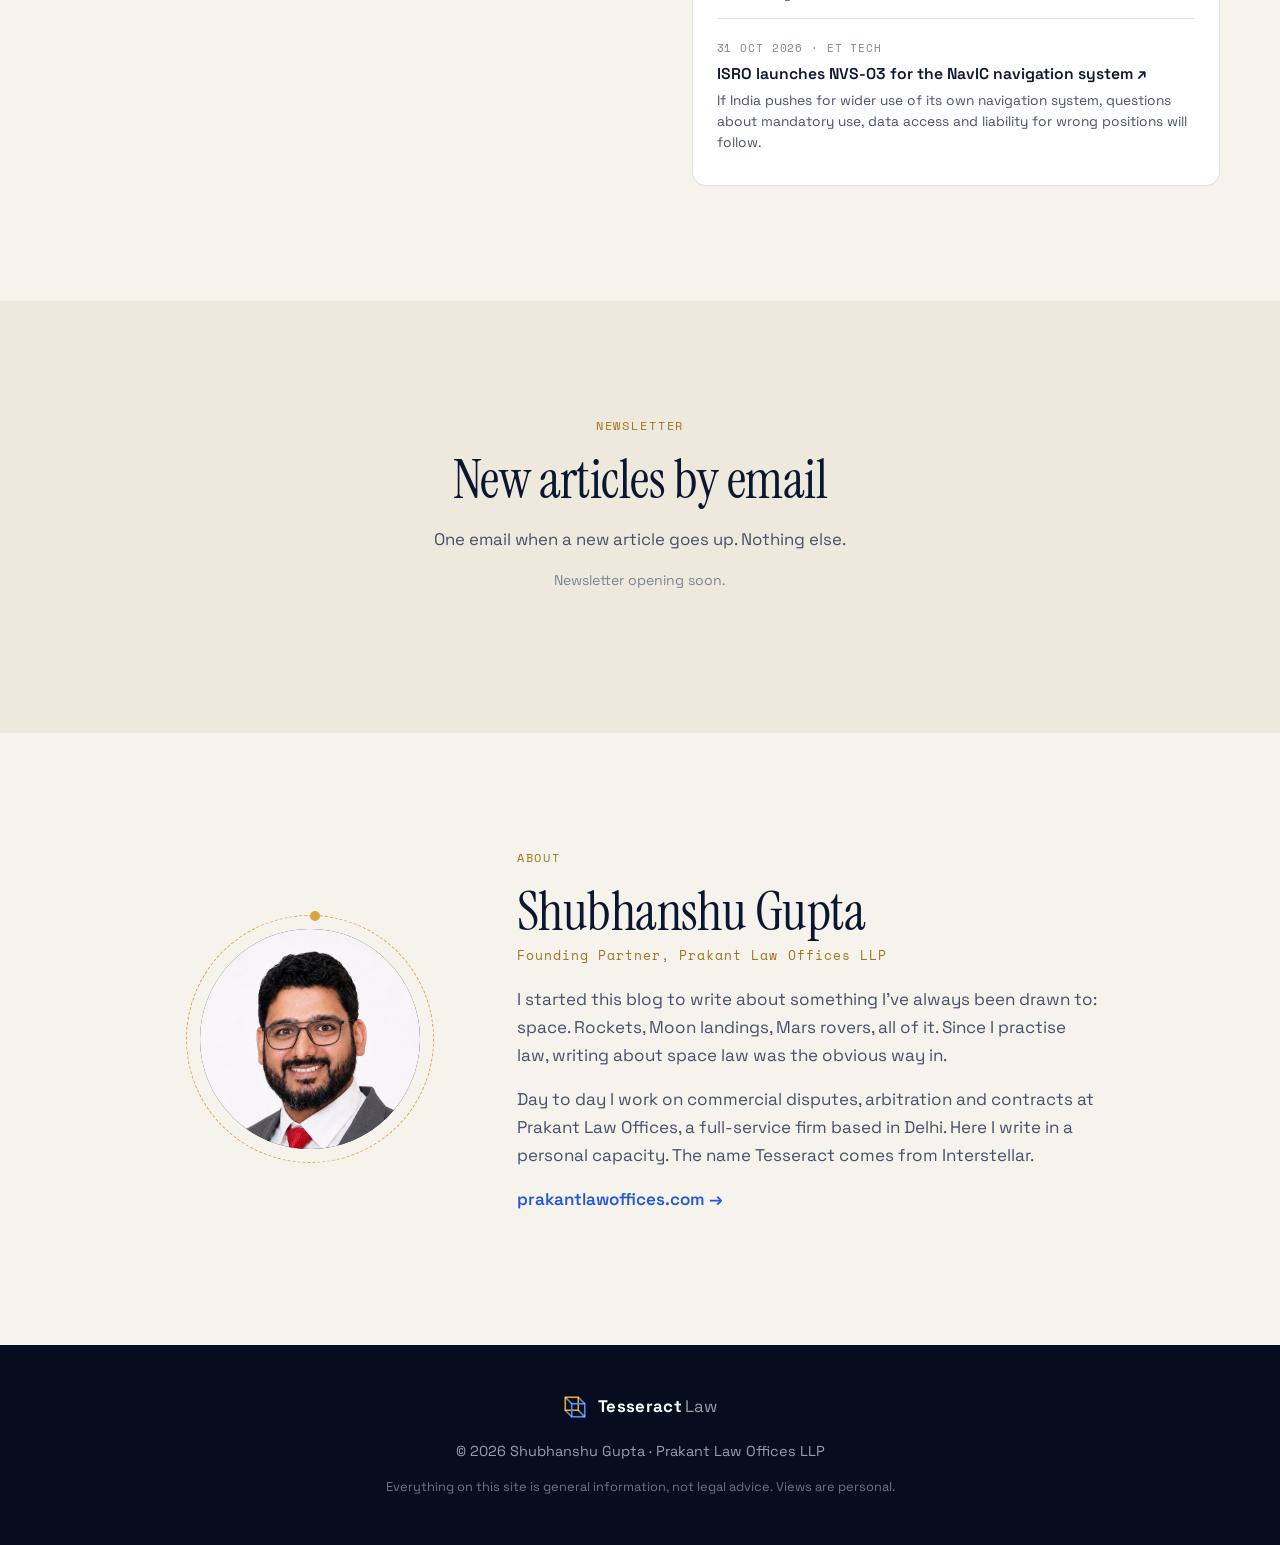
==== commit 84c889f4: "Add files via upload" ====
--- a/index.html
+++ b/index.html
@@ -16,6 +16,7 @@
   <link rel="preconnect" href="https://fonts.googleapis.com">
   <link rel="preconnect" href="https://fonts.gstatic.com" crossorigin>
   <link href="https://fonts.googleapis.com/css2?family=Instrument+Serif:ital@0;1&family=Space+Grotesk:wght@400;500;600;700&family=Space+Mono:wght@400;700&display=swap" rel="stylesheet">
+  <link rel="canonical" href="https://tesseractlaw.github.io/">
   <link rel="stylesheet" href="css/home.css">
   <link rel="icon" href="data:image/svg+xml,<svg xmlns='http://www.w3.org/2000/svg' viewBox='0 0 100 100'><rect x='18' y='18' width='46' height='46' fill='none' stroke='%23d9a441' stroke-width='7'/><rect x='36' y='36' width='46' height='46' fill='none' stroke='%234f8cff' stroke-width='7'/></svg>">
 </head>
@@ -33,9 +34,8 @@
       <span class="brand-by">by Shubhanshu Gupta</span>
     </a>
     <nav class="nav-links" aria-label="Primary">
-      <a href="#launches">Launches</a>
       <a href="#articles">Articles</a>
-      <a href="#news">News</a>
+      <a href="#space">Launches &amp; News</a>
       <a href="#about">About</a>
       <a href="#subscribe" class="nav-cta">Subscribe</a>
     </nav>
@@ -57,46 +57,13 @@
       </p>
       <div class="hero-actions">
         <a href="#articles" class="btn btn-primary">Read the articles <span aria-hidden="true">→</span></a>
-        <a href="#launches" class="btn btn-ghost">See upcoming launches</a>
-      </div>
-    </div>
-    <a href="#launches" class="scroll-cue" aria-label="Scroll down"><span></span></a>
+        <a href="#space" class="btn btn-ghost">Upcoming launches</a>
+      </div>
+    </div>
+    <a href="#articles" class="scroll-cue" aria-label="Scroll down"><span></span></a>
   </section>
 
   <main>
-  <!-- ============ UPCOMING LAUNCHES (live) ============ -->
-  <section class="section section-dark launches" id="launches">
-    <canvas class="mini-stars" aria-hidden="true"></canvas>
-    <div class="container">
-      <div class="section-head">
-        <div>
-          <p class="kicker kicker-light">Launch board</p>
-          <h2>Upcoming launches</h2>
-        </div>
-        <p class="section-intro">What is lifting off next, from Sriharikota and from launch sites around the world.</p>
-      </div>
-
-      <div class="board">
-        <div class="board-col">
-          <h3 class="board-title"><span class="flag-dot india"></span>India</h3>
-          <ol class="board-list" id="launches-india">
-            <li class="board-loading">Loading launches…</li>
-          </ol>
-        </div>
-        <div class="board-col">
-          <h3 class="board-title"><span class="flag-dot world"></span>International</h3>
-          <ol class="board-list" id="launches-world">
-            <li class="board-loading">Loading launches…</li>
-          </ol>
-        </div>
-      </div>
-      <p class="board-source">
-        Launch data from <a href="https://thespacedevs.com/llapi" target="_blank" rel="noopener">Launch Library 2 by The Space Devs</a>.
-        Times shown in your local time zone. NET means "no earlier than".
-      </p>
-    </div>
-  </section>
-
   <!-- ============ ARTICLES ============ -->
   <section class="section section-paper" id="articles">
     <div class="container">
@@ -202,18 +169,37 @@
     </div>
   </section>
 
-  <!-- ============ NEWS ============ -->
-  <section class="section section-dark" id="news">
-    <canvas class="mini-stars" aria-hidden="true"></canvas>
+  <!-- ============ LAUNCHES & NEWS ============ -->
+  <section class="section section-paper" id="space">
     <div class="container">
       <div class="section-head">
         <div>
-          <p class="kicker kicker-light">Space news</p>
-          <h2>Recent news, and the legal question in it</h2>
-        </div>
-        <p class="section-intro">A few recent stories I found interesting, with a note on the legal issue each one raises.</p>
-      </div>
-      <ol class="log" id="news-list"><!-- filled from data/news.js --></ol>
+          <p class="kicker">Launches &amp; news</p>
+          <h2>Happening in space</h2>
+        </div>
+      </div>
+
+      <div class="space-grid">
+        <div class="panel reveal">
+          <div class="panel-head">
+            <h3>Upcoming launches</h3>
+            <span class="live"><span class="live-dot"></span>Live</span>
+          </div>
+          <table class="launch-table">
+            <tbody id="launch-rows">
+              <tr><td class="board-loading" colspan="3">Loading launches…</td></tr>
+            </tbody>
+          </table>
+          <p class="panel-foot">Data: <a href="https://thespacedevs.com/llapi" target="_blank" rel="noopener">Launch Library 2</a>. Flag shows the launch site. Times in your time zone.</p>
+        </div>
+
+        <div class="panel reveal">
+          <div class="panel-head">
+            <h3>In the news</h3>
+          </div>
+          <ol class="news-list" id="news-list"><!-- filled from data/news.js --></ol>
+        </div>
+      </div>
     </div>
   </section>
 
--- a/css/home.css
+++ b/css/home.css
@@ -357,3 +357,42 @@
   .board { grid-template-columns: 1fr; }
   .brand-by { display: none; }
 }
+
+/* =========== v3: combined launches & news =========== */
+.space-grid { display: grid; grid-template-columns: 1.15fr 1fr; gap: 1.5rem; align-items: start; }
+.panel { background: #fff; border: 1px solid var(--line); border-radius: var(--radius); padding: 1.4rem 1.5rem 1.2rem; }
+.panel-head { display: flex; align-items: center; justify-content: space-between; margin-bottom: .6rem; }
+.panel-head h3 { font-family: var(--serif); font-weight: 400; font-size: 1.6rem; }
+.live { display: inline-flex; align-items: center; gap: .4rem; font-family: var(--mono); font-size: .65rem; letter-spacing: .14em; text-transform: uppercase; color: #1f8a4c; }
+.live-dot { width: 7px; height: 7px; border-radius: 50%; background: #2fb36a; animation: pulse-green 2s infinite; }
+@keyframes pulse-green { 0% { box-shadow: 0 0 0 0 rgba(47,179,106,.6); } 70% { box-shadow: 0 0 0 7px rgba(47,179,106,0); } 100% { box-shadow: 0 0 0 0 rgba(47,179,106,0); } }
+
+.launch-table { width: 100%; border-collapse: collapse; }
+.launch-table td { padding: .75rem .4rem; border-top: 1px solid var(--line); vertical-align: top; }
+.launch-table td:first-child { padding-left: 0; width: 84px; }
+.launch-table td:last-child { padding-right: 0; text-align: right; white-space: nowrap; }
+.lt-date { font-family: var(--mono); font-size: .74rem; color: var(--ink); line-height: 1.4; }
+.lt-date small { display: block; color: var(--ink-3); font-size: .68rem; }
+.lt-mission { display: flex; gap: .6rem; align-items: flex-start; }
+.lt-flag { width: 22px; height: 15px; border-radius: 2px; object-fit: cover; margin-top: .2rem; box-shadow: 0 0 0 1px rgba(11,22,48,.12); flex-shrink: 0; }
+.lt-code { font-family: var(--mono); font-size: .6rem; color: var(--ink-3); width: 22px; margin-top: .25rem; flex-shrink: 0; }
+.lt-name { font-weight: 600; font-size: .95rem; line-height: 1.3; color: var(--ink); }
+.lt-sub { font-size: .8rem; color: var(--ink-3); line-height: 1.35; margin-top: .1rem; }
+.launch-table .status { margin-left: 0; }
+.launch-table .status.go  { background: rgba(47,179,106,.14); color: #1f8a4c; }
+.launch-table .status.tbc { background: rgba(217,164,65,.18); color: var(--gold-ink); }
+.launch-table .status.tbd { background: rgba(11,22,48,.06); color: var(--ink-3); }
+.launch-table .board-loading { color: var(--ink-3) !important; font-size: .9rem; }
+.panel-foot { font-size: .75rem; color: var(--ink-3); margin-top: .6rem; padding-top: .7rem; border-top: 1px solid var(--line); }
+.panel-foot a { color: var(--blue-ink); }
+
+.news-list { list-style: none; }
+.news-list li { padding: .85rem 0; border-top: 1px solid var(--line); }
+.news-meta { font-family: var(--mono); font-size: .68rem; letter-spacing: .08em; text-transform: uppercase; color: var(--ink-3); }
+.news-list h4 { font-size: .98rem; font-weight: 600; line-height: 1.35; margin: .25rem 0 .3rem; color: var(--ink); }
+.news-list h4 a:hover { color: var(--gold-ink); }
+.news-list p { font-size: .86rem; color: var(--ink-2); line-height: 1.5; }
+
+@media (max-width: 900px) {
+  .space-grid { grid-template-columns: 1fr; }
+}
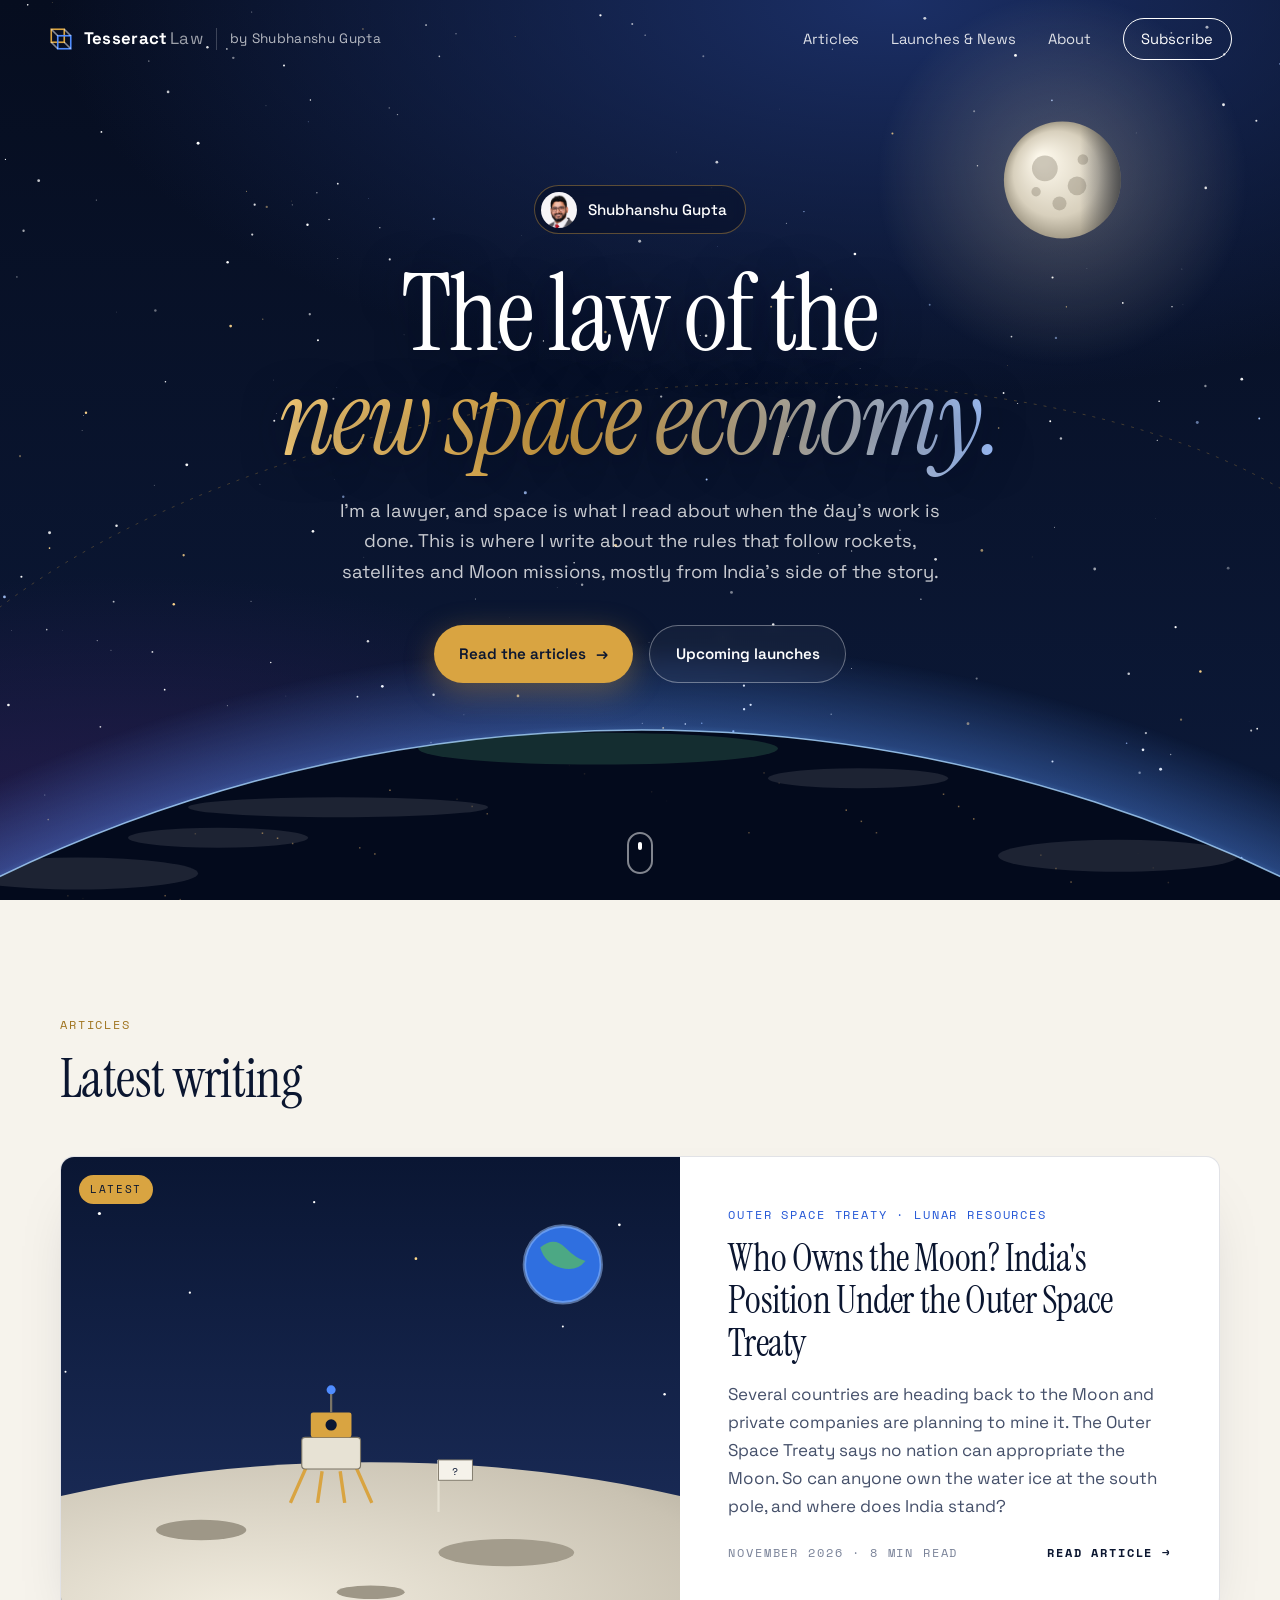
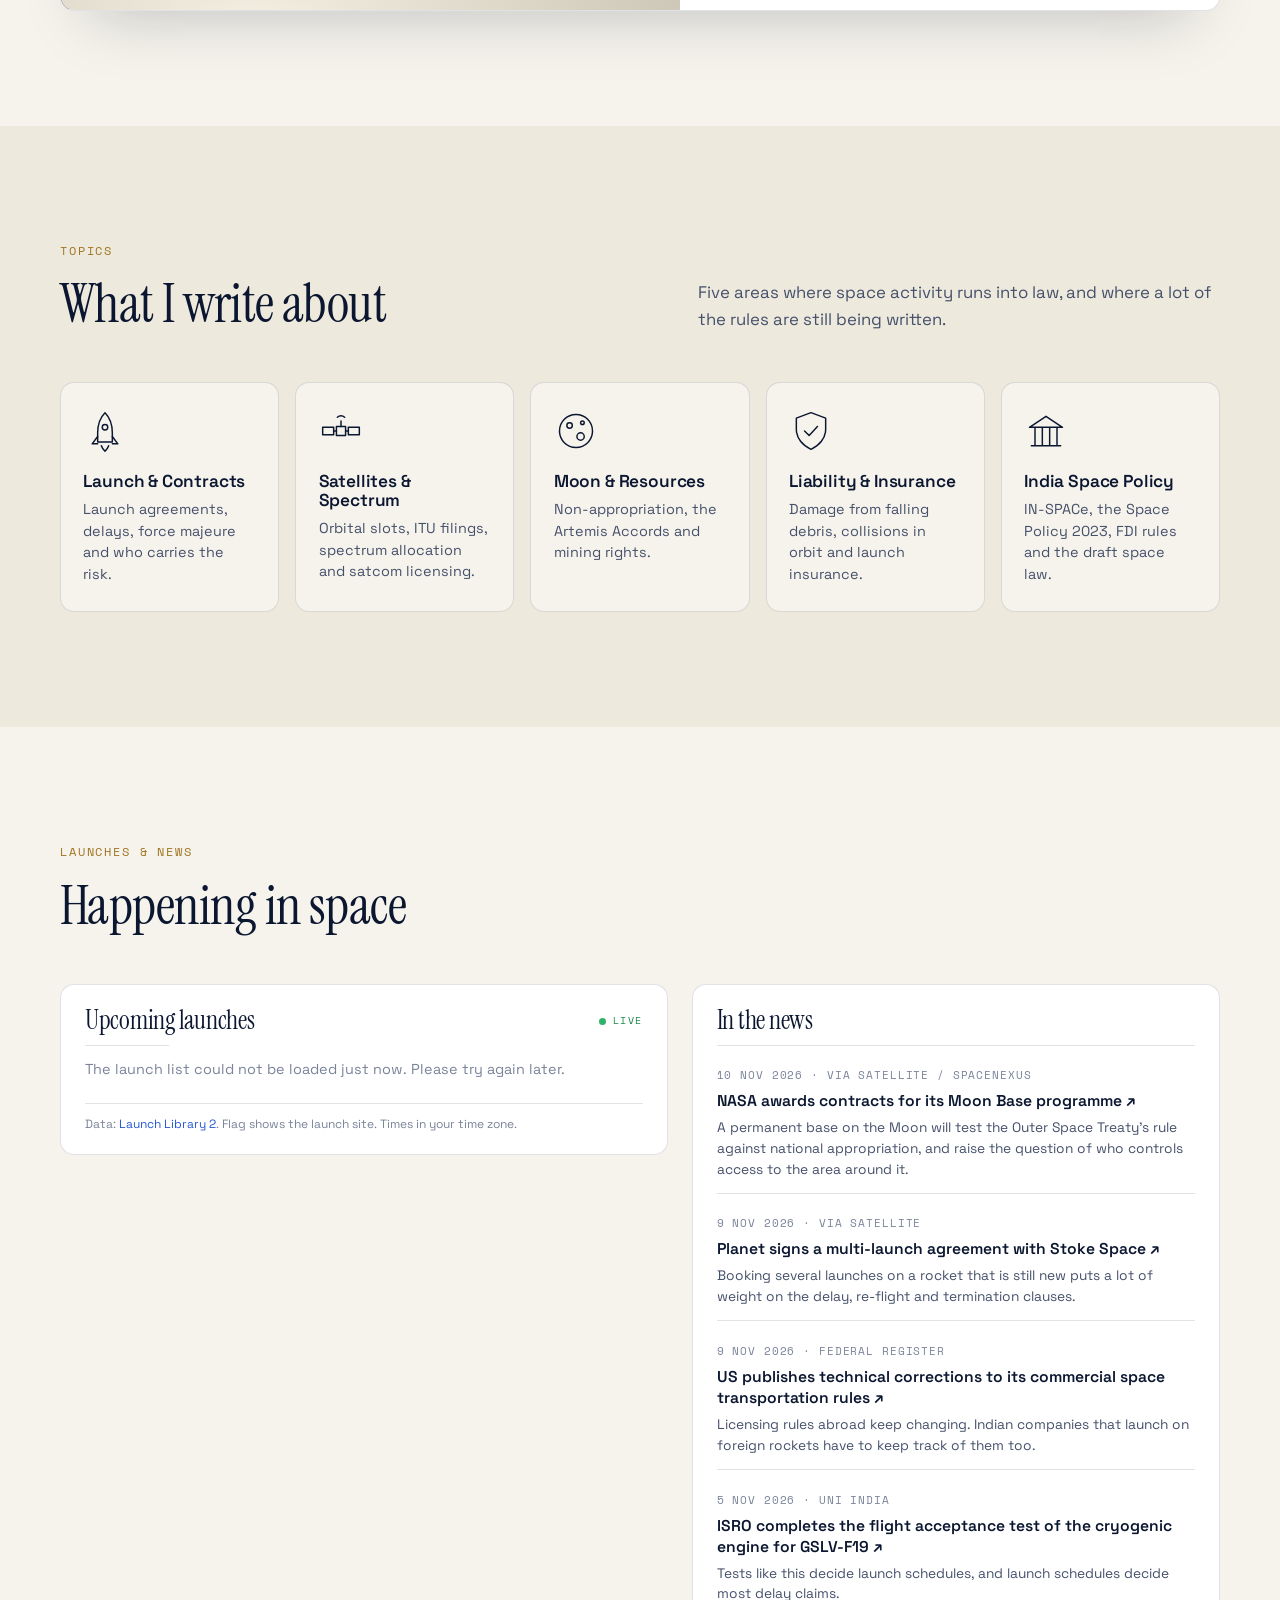
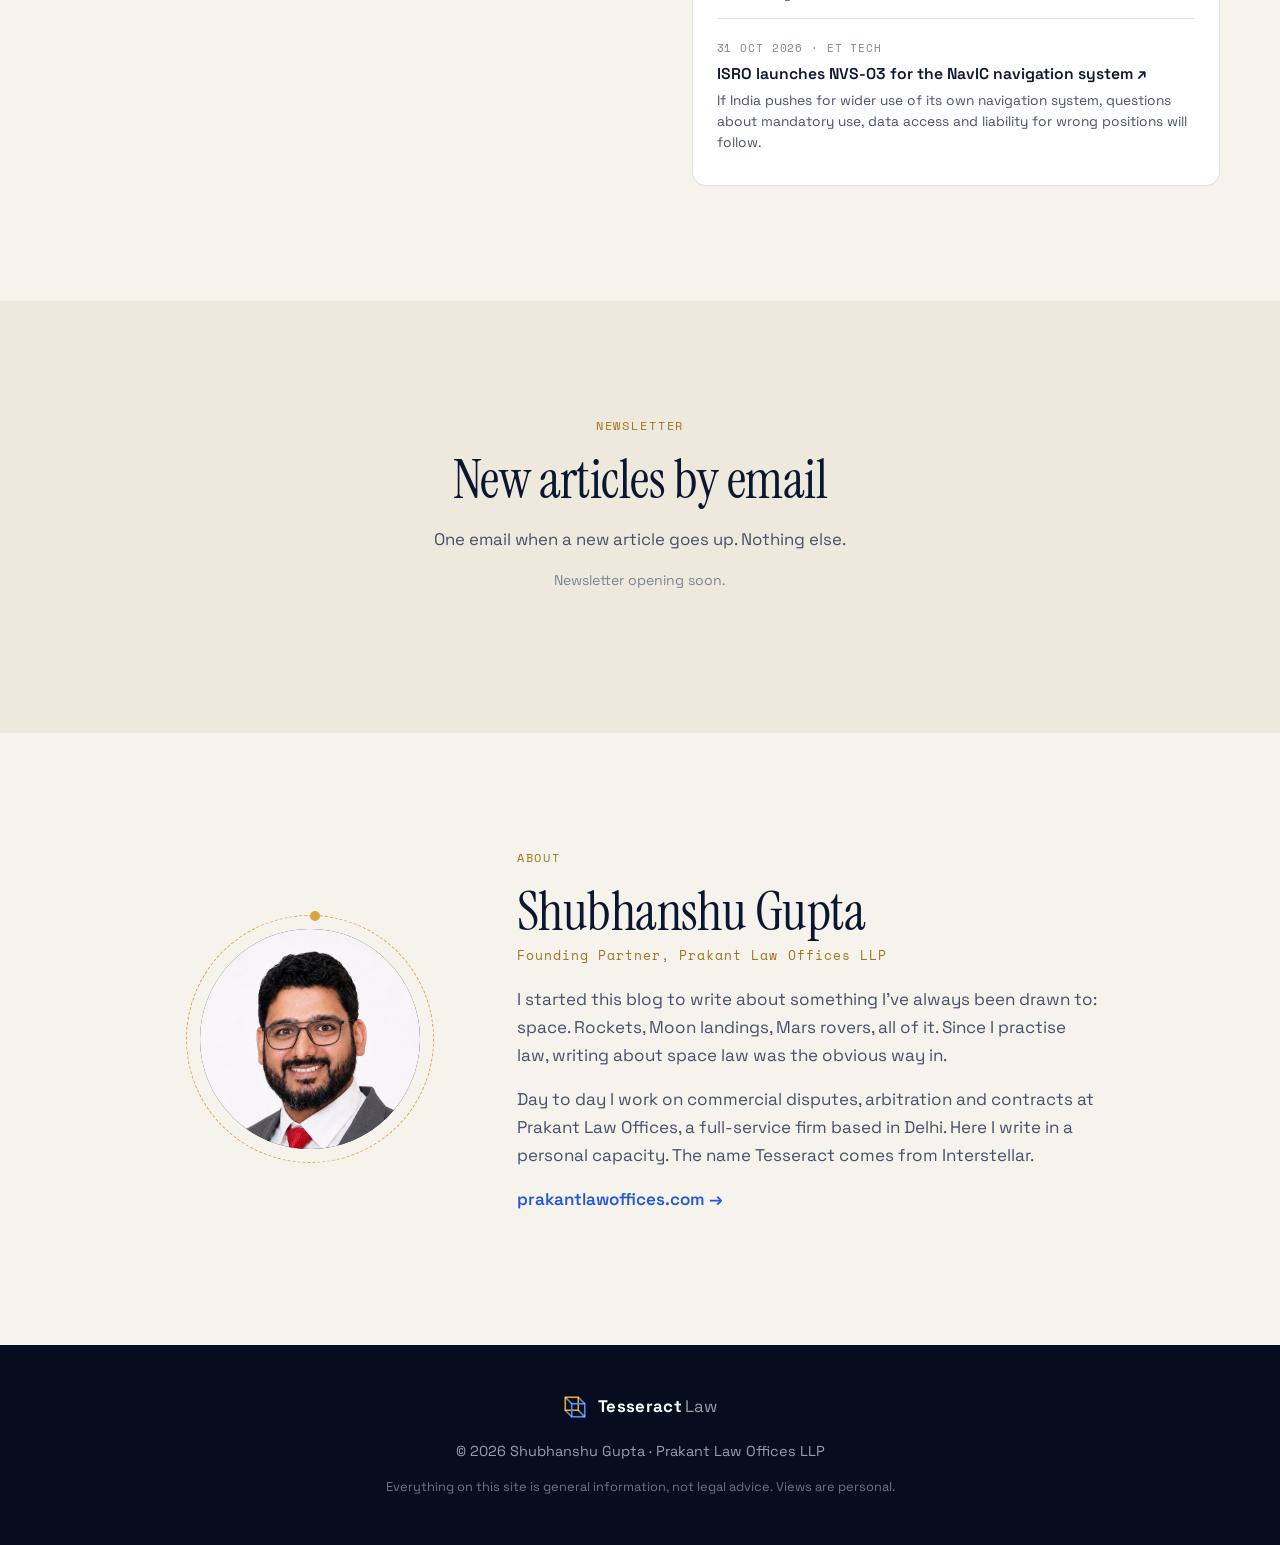
==== commit 7e1e34de: "Add files via upload" ====
--- a/index.html
+++ b/index.html
@@ -17,7 +17,7 @@
   <link rel="preconnect" href="https://fonts.gstatic.com" crossorigin>
   <link href="https://fonts.googleapis.com/css2?family=Instrument+Serif:ital@0;1&family=Space+Grotesk:wght@400;500;600;700&family=Space+Mono:wght@400;700&display=swap" rel="stylesheet">
   <link rel="canonical" href="https://tesseractlaw.github.io/">
-  <link rel="stylesheet" href="css/home.css">
+  <link rel="stylesheet" href="css/home.css?v=3">
   <link rel="icon" href="data:image/svg+xml,<svg xmlns='http://www.w3.org/2000/svg' viewBox='0 0 100 100'><rect x='18' y='18' width='46' height='46' fill='none' stroke='%23d9a441' stroke-width='7'/><rect x='36' y='36' width='46' height='46' fill='none' stroke='%234f8cff' stroke-width='7'/></svg>">
 </head>
 <body>
@@ -253,7 +253,7 @@
     </div>
   </footer>
 
-  <script src="data/news.js"></script>
-  <script src="js/home.js"></script>
+  <script src="data/news.js?v=3"></script>
+  <script src="js/home.js?v=3"></script>
 </body>
 </html>
